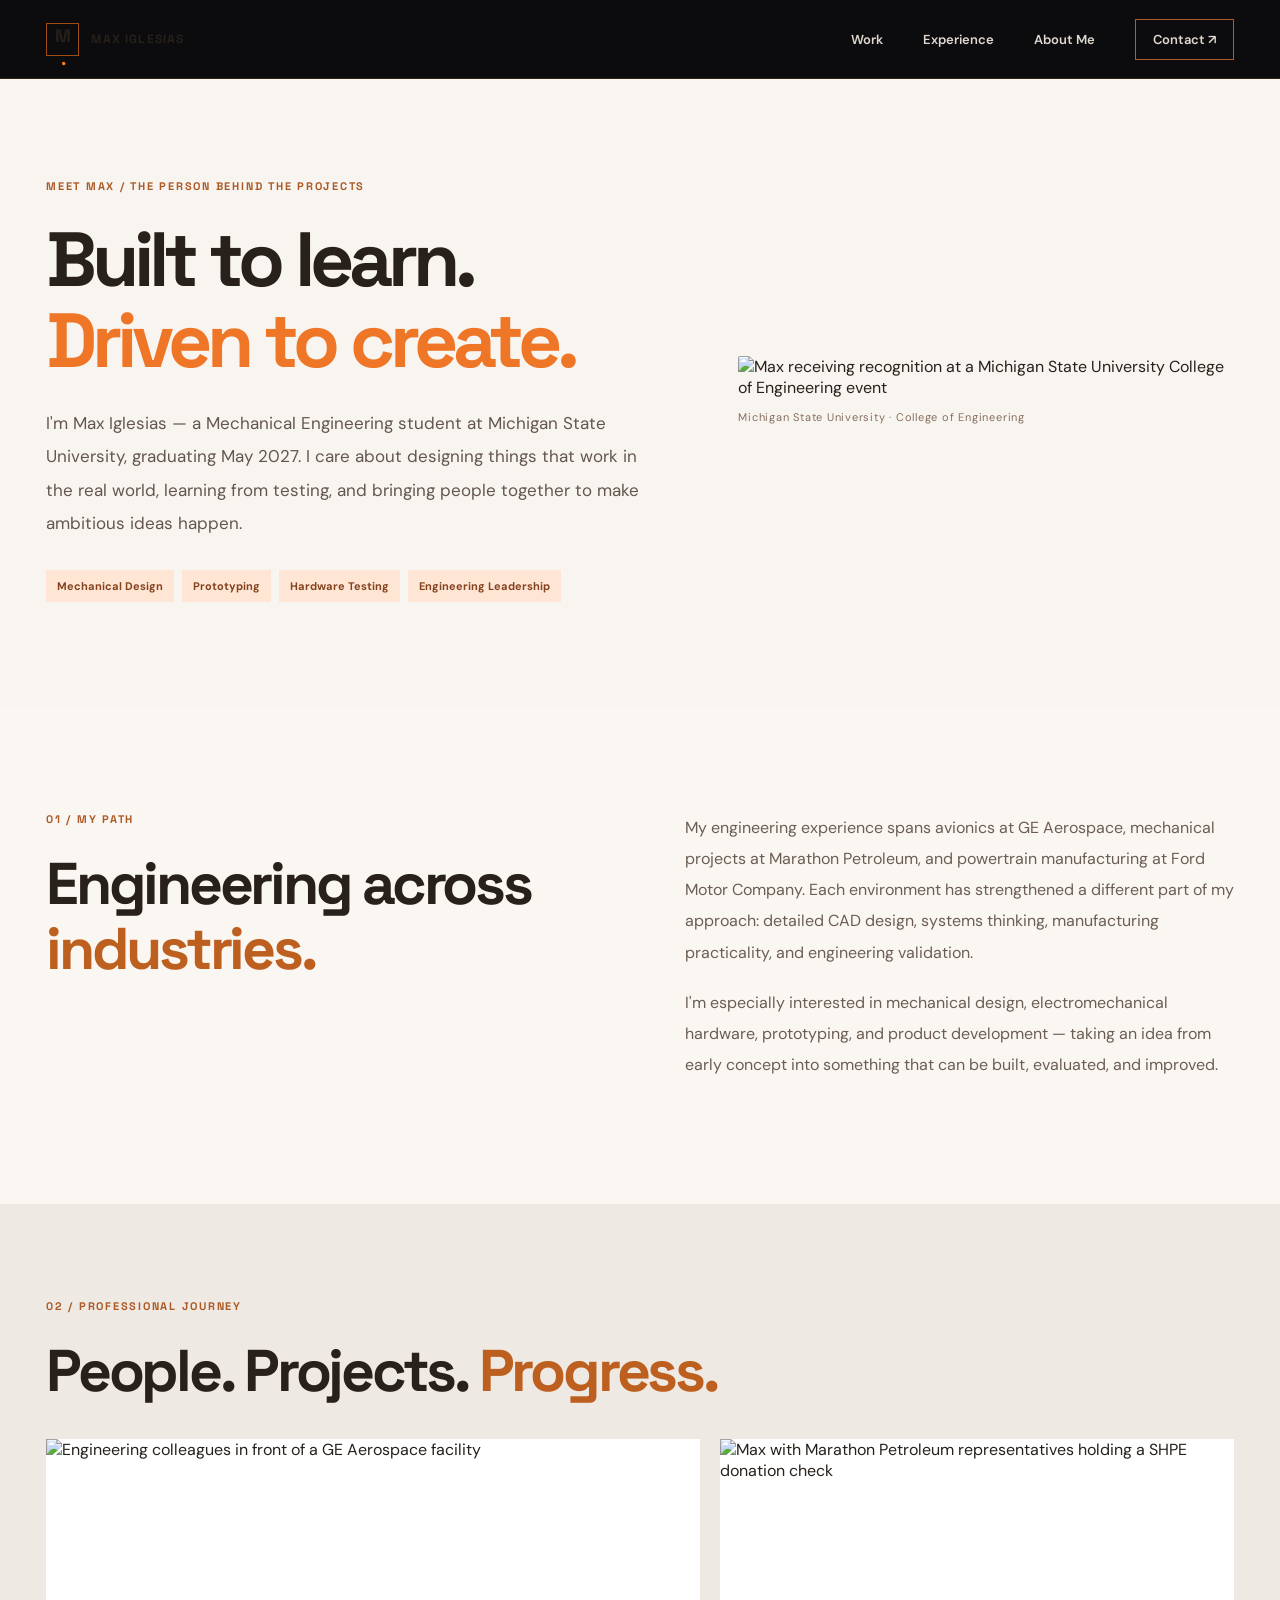
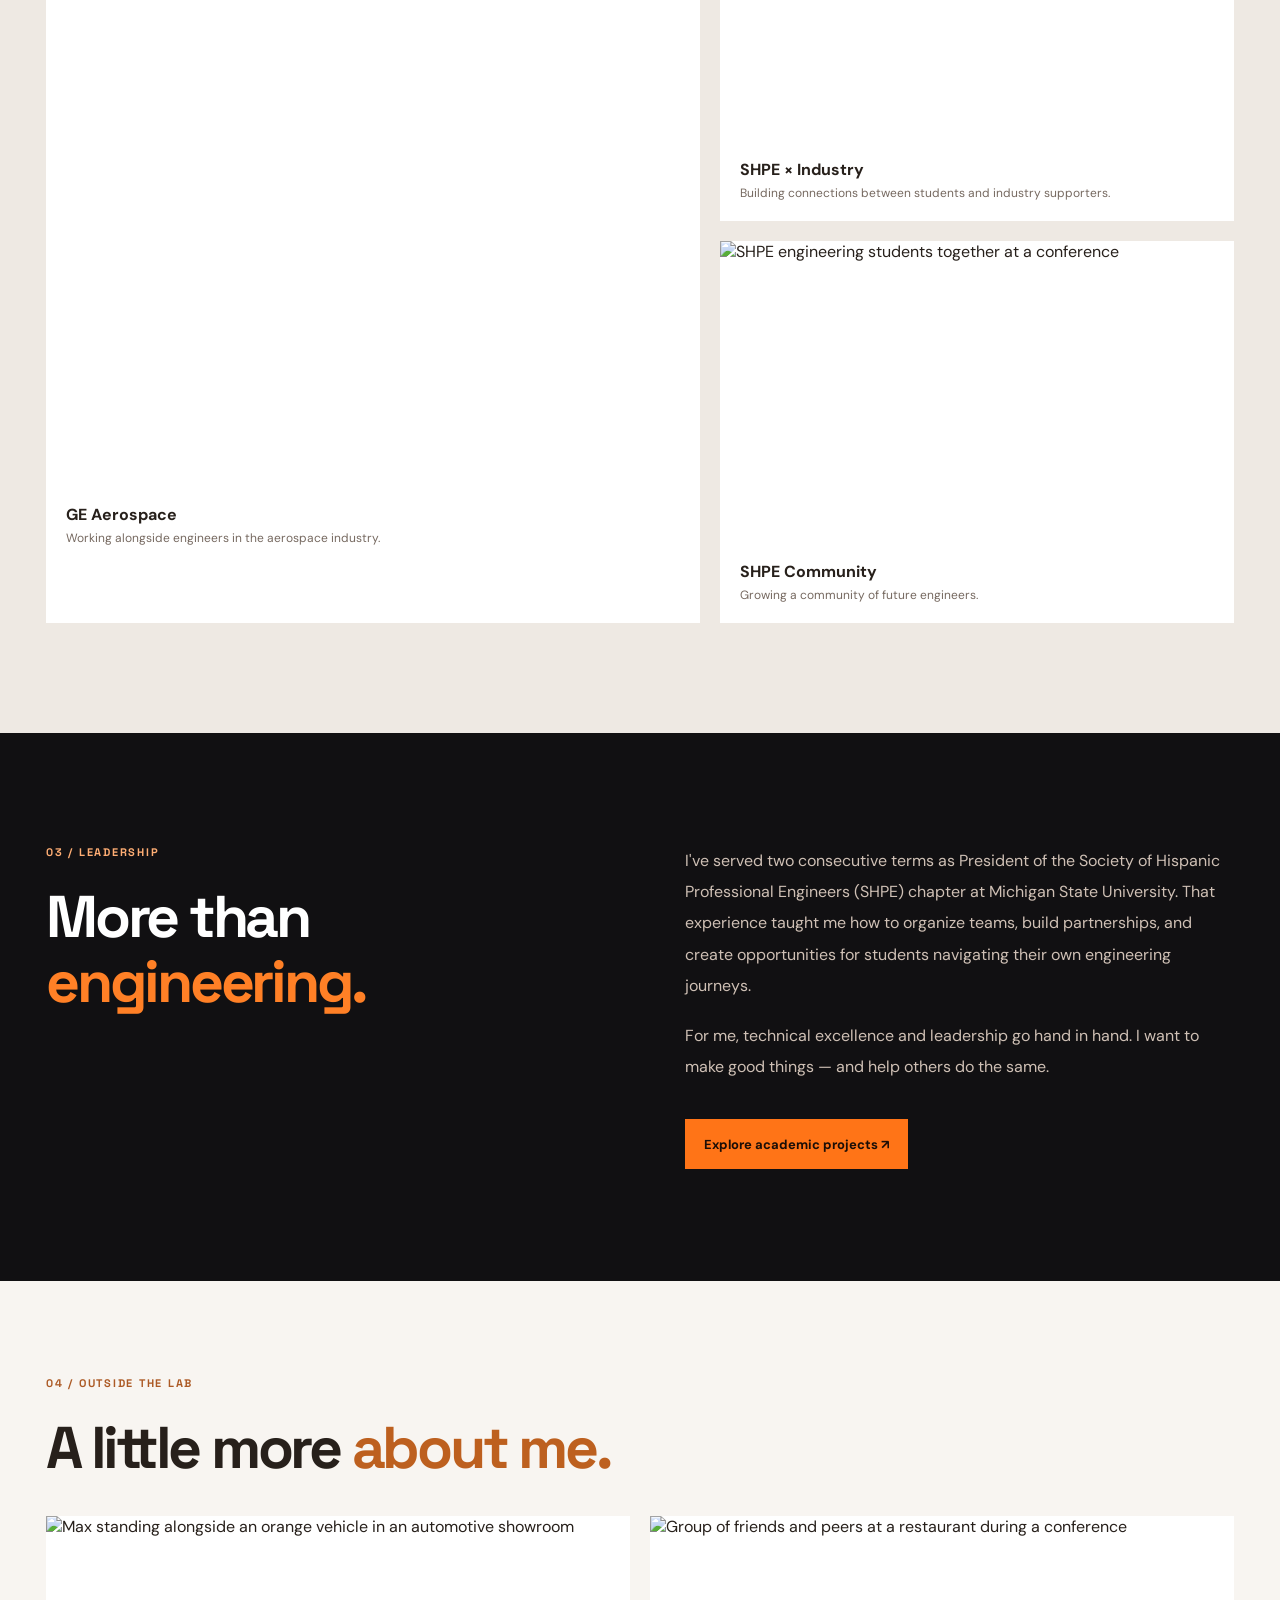
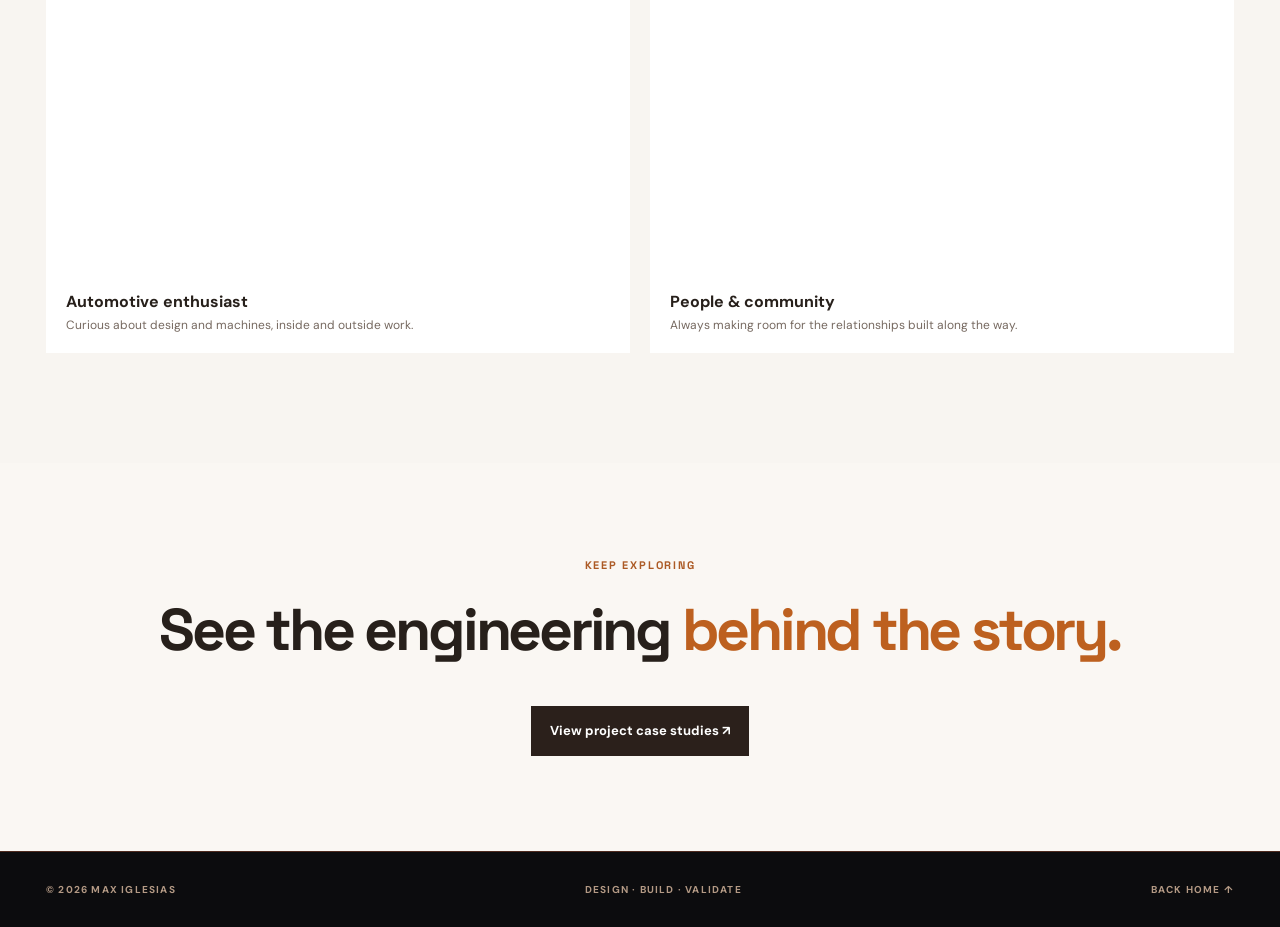
==== about.html @ 38f34553 "Add files via upload" ====
<!doctype html><html lang="en"><head><meta charset="utf-8"><meta name="viewport" content="width=device-width, initial-scale=1"><meta name="description" content="About Max Iglesias — mechanical engineering, hands-on development, and SHPE leadership."><title>About Max | Mechanical Engineering</title><link rel="stylesheet" href="styles.css"></head><body class="projects-page"><header class="site-header project-header"><div class="shell nav-wrap"><a class="brand" href="index.html"><span class="brand-icon">M<span class="brand-dot">.</span></span><span>MAX IGLESIAS</span></a><button class="menu-toggle" id="menuToggle" type="button" aria-label="Toggle navigation" aria-expanded="false" aria-controls="navLinks"><span></span><span></span><span></span></button><nav class="nav-links" id="navLinks" aria-label="Primary navigation"><a href="index.html#work">Work</a><a href="index.html#experience">Experience</a><a href="about.html">About Me</a><a href="mailto:YOUR_EMAIL@example.com" class="nav-contact">Contact ↗</a></nav></div></header><main><section class="about-hero"><div class="shell about-hero-grid"><div><p class="eyebrow eyebrow-light">MEET MAX / THE PERSON BEHIND THE PROJECTS</p><h1>Built to learn.<br><em>Driven to create.</em></h1><p class="about-lede">I'm Max Iglesias — a Mechanical Engineering student at Michigan State University, graduating May 2027. I care about designing things that work in the real world, learning from testing, and bringing people together to make ambitious ideas happen.</p><div class="about-chips"><span>Mechanical Design</span><span>Prototyping</span><span>Hardware Testing</span><span>Engineering Leadership</span></div></div><figure><img src="assets/msu-award.jpg" alt="Max receiving recognition at a Michigan State University College of Engineering event"><figcaption>Michigan State University · College of Engineering</figcaption></figure></div></section><section class="about-narrative"><div class="shell about-narrative-grid"><div><p class="eyebrow eyebrow-light">01 / MY PATH</p><h2>Engineering across<br><span>industries.</span></h2></div><div><p>My engineering experience spans avionics at GE Aerospace, mechanical projects at Marathon Petroleum, and powertrain manufacturing at Ford Motor Company. Each environment has strengthened a different part of my approach: detailed CAD design, systems thinking, manufacturing practicality, and engineering validation.</p><p>I'm especially interested in mechanical design, electromechanical hardware, prototyping, and product development — taking an idea from early concept into something that can be built, evaluated, and improved.</p></div></div></section><section class="about-gallery-section"><div class="shell"><p class="eyebrow eyebrow-light">02 / PROFESSIONAL JOURNEY</p><h2>People. Projects. <span>Progress.</span></h2><div class="photo-grid"><figure class="photo-large"><img src="assets/ge-team.jpg" alt="Engineering colleagues in front of a GE Aerospace facility"><figcaption><strong>GE Aerospace</strong><span>Working alongside engineers in the aerospace industry.</span></figcaption></figure><figure><img src="assets/marathon-shpe.jpg" alt="Max with Marathon Petroleum representatives holding a SHPE donation check"><figcaption><strong>SHPE × Industry</strong><span>Building connections between students and industry supporters.</span></figcaption></figure><figure><img src="assets/shpe-conference.jpg" alt="SHPE engineering students together at a conference"><figcaption><strong>SHPE Community</strong><span>Growing a community of future engineers.</span></figcaption></figure></div></div></section><section class="leadership-section"><div class="shell about-narrative-grid"><div><p class="eyebrow">03 / LEADERSHIP</p><h2>More than<br><em>engineering.</em></h2></div><div><p>I've served two consecutive terms as President of the Society of Hispanic Professional Engineers (SHPE) chapter at Michigan State University. That experience taught me how to organize teams, build partnerships, and create opportunities for students navigating their own engineering journeys.</p><p>For me, technical excellence and leadership go hand in hand. I want to make good things — and help others do the same.</p><a class="btn btn-primary" href="index.html#academic">Explore academic projects ↗</a></div></div></section><section class="about-gallery-section personal-strip"><div class="shell"><p class="eyebrow eyebrow-light">04 / OUTSIDE THE LAB</p><h2>A little more <span>about me.</span></h2><div class="photo-grid two"><figure><img src="assets/automotive.jpg" alt="Max standing alongside an orange vehicle in an automotive showroom"><figcaption><strong>Automotive enthusiast</strong><span>Curious about design and machines, inside and outside work.</span></figcaption></figure><figure><img src="assets/community.jpg" alt="Group of friends and peers at a restaurant during a conference"><figcaption><strong>People & community</strong><span>Always making room for the relationships built along the way.</span></figcaption></figure></div></div></section><section class="next-projects"><div class="shell"><p class="eyebrow eyebrow-light">KEEP EXPLORING</p><h2>See the engineering <span>behind the story.</span></h2><a class="btn btn-dark" href="projects.html#rear-axle">View project case studies ↗</a></div></section></main><footer class="site-footer project-footer"><div class="shell footer-inner"><span>© 2026 MAX IGLESIAS</span><span>DESIGN · BUILD · VALIDATE</span><a href="index.html">BACK HOME ↑</a></div></footer><script src="script.js"></script></body></html>
---- styles.css ----
@import url('https://fonts.googleapis.com/css2?family=DM+Sans:wght@400;500;600;700&family=Space+Grotesk:wght@400;500;600;700&display=swap');
:root{--ink:#0c0c0e;--ink-2:#181719;--muted:#c6b8ae;--accent:#ff7a1a;--light:#f8f5f1;--line:#e4d9cf;--dark-text:#24201d}*{box-sizing:border-box}html{scroll-behavior:smooth;scroll-padding-top:78px}body{margin:0;font-family:'DM Sans',sans-serif;background:var(--ink);color:white;-webkit-font-smoothing:antialiased}a{color:inherit;text-decoration:none}button{font:inherit}a:focus-visible,button:focus-visible{outline:3px solid #ff8a36;outline-offset:5px}.shell{width:min(1210px,calc(100% - 92px));margin-inline:auto}.dark-section{background:var(--ink);color:white}.light-section{background:var(--light);color:var(--dark-text)}.site-header{height:79px;position:absolute;inset:0 0 auto;z-index:20;border-bottom:1px solid rgba(202,223,237,.12)}.nav-wrap{display:flex;align-items:center;justify-content:space-between;height:100%}.brand{display:flex;align-items:center;gap:12px;font-family:'Space Grotesk',sans-serif;font-weight:700;letter-spacing:.09em;font-size:12px}.brand-icon{width:33px;height:33px;border:1px solid rgba(199,227,247,.4);display:grid;place-items:center;font-size:18px;letter-spacing:-.1em}.brand-dot{color:#ff8628}.nav-links{display:flex;gap:40px;align-items:center;font-size:13px;font-weight:600;color:#c8d4df}.nav-links a:hover{color:white}.nav-contact{border:1px solid #526375;padding:11px 17px}.nav-contact span{margin-left:13px}.menu-toggle{display:none}.hero{position:relative;overflow:hidden;min-height:760px}.hero-grid{position:absolute;inset:0;background-image:linear-gradient(rgba(148,184,207,.05) 1px,transparent 1px),linear-gradient(90deg,rgba(148,184,207,.05) 1px,transparent 1px);background-size:65px 65px;mask-image:linear-gradient(90deg,transparent 17%,black 100%);pointer-events:none}.hero-inner{padding-top:160px;display:grid;grid-template-columns:1.05fr .95fr;align-items:center;min-height:685px;gap:15px;position:relative}.hero-copy{position:relative;z-index:2}.eyebrow{font-family:'Space Grotesk',sans-serif;font-weight:700;font-size:11px;letter-spacing:.16em;color:#ffae74;margin:0 0 26px}.live-dot{display:inline-block;background:#ff8a36;width:7px;height:7px;border-radius:50%;margin-right:12px;box-shadow:0 0 12px #ff6b00}.hero h1,.about-section h2,.contact-section h2{font-family:'Space Grotesk',sans-serif;font-size:clamp(49px,5.35vw,82px);line-height:1.05;letter-spacing:-.057em;font-weight:600;margin:0}.hero h1{white-space:nowrap}.hero h1 em,.about-section h2 em,.contact-section h2 em{font-style:normal;color:#ff7a1a}.hero-description{font-size:15px;line-height:1.9;color:#a9bac8;max-width:535px;margin:31px 0}.hero-actions,.contact-actions{display:flex;gap:12px;flex-wrap:wrap}.btn{display:inline-flex;gap:35px;align-items:center;justify-content:space-between;padding:16px 19px;min-height:50px;font-size:13px;font-weight:700;transition:transform .2s ease,background .2s ease}.btn:hover{transform:translateY(-2px)}.btn-primary{background:#ff7417;color:#190e08}.btn-outline{border:1px solid #4d6173;color:#f0f7fd}.btn-dark{background:#24201d;color:white}.hero-meta{display:flex;gap:18px;align-items:center;margin-top:79px;font-size:9px;letter-spacing:.13em;color:#7d98ad;font-weight:700}.meta-sep{width:19px;height:1px;background:#4b677c}.hero-visual{width:100%;position:relative;aspect-ratio:1/1;max-width:610px;justify-self:end;background:radial-gradient(circle at 49% 50%,rgba(63,107,142,.19),transparent 60%)}.hero-svg{width:100%;height:100%;filter:drop-shadow(30px 25px 28px #02070b99)}.visual-label{position:absolute;left:12px;right:12px;display:flex;justify-content:space-between;font-family:monospace;letter-spacing:.1em;font-size:9px;color:#748ea4}.visual-label-top{top:4px}.visual-label-bottom{bottom:10px}.hero-bottom{height:75px;display:flex;align-items:center;gap:14px;color:#688095;letter-spacing:.15em;font-weight:700;font-size:10px}.scroll-line{height:1px;width:59px;background:#5e778b;margin-right:auto}.work-section{padding:122px 0 115px}.section-heading{display:flex;align-items:end;justify-content:space-between;gap:30px;margin-bottom:45px}.eyebrow-light{color:#65798a}.section-heading h2,.experience-section h2{font-family:'Space Grotesk',sans-serif;font-size:clamp(37px,4.2vw,62px);line-height:1.1;letter-spacing:-.054em;margin:0}.section-heading h2 span,.experience-section h2 span{color:#b77a4f}.section-heading>p{max-width:306px;line-height:1.8;color:#667481;font-size:14px;margin:0 0 5px}.project-grid{display:grid;grid-template-columns:repeat(2,minmax(0,1fr));gap:22px}.project-card{display:block;border:1px solid #e0e5e8;background:#fff;min-width:0;transition:transform .25s ease,box-shadow .25s ease}.project-card:hover{transform:translateY(-5px);box-shadow:0 18px 40px #5b2b161c}.project-card.featured{grid-column:1/-1;display:grid;grid-template-columns:1.07fr .93fr}.project-image{min-height:265px;overflow:hidden;position:relative;background:#241b18}.featured .project-image{min-height:380px}.art-grid{position:absolute;inset:0;background-image:linear-gradient(#ffc19517 1px,transparent 1px),linear-gradient(90deg,#ffc19517 1px,transparent 1px);background-size:34px 34px}.art-caption{position:absolute;bottom:22px;left:25px;font-size:10px;font-weight:700;letter-spacing:.15em;color:#ffbb8d}.fixture-art{background:radial-gradient(circle at 55% 48%,#70402c,#231918 70%)}.fixture-board{position:absolute;width:44%;height:43%;left:28%;top:29%;transform:rotate(-21deg) skew(8deg);border:10px solid #b7835b;background:#34221b;box-shadow:20px 21px 0 #201411,22px 23px 0 #c28e69;border-radius:10px}.board-chip{position:absolute;background:#ff934c;border:2px solid #ffd3b3}.chip-1{width:28%;height:30%;left:12%;top:20%}.chip-2{width:31%;height:22%;right:11%;top:25%}.chip-3{width:45%;height:10%;left:25%;bottom:15%}.pin-row{position:absolute;left:10%;bottom:8%;height:4px;width:9%;background:#a8c2d1;box-shadow:21px 0 #a8c2d1,42px 0 #a8c2d1,63px 0 #a8c2d1}.fixture-frame{position:absolute;width:55%;height:53%;left:24%;top:23%;transform:rotate(-21deg) skew(8deg);border:2px dashed #ff9b4c;border-radius:15px;opacity:.65}.enclosure-art{background:radial-gradient(circle at center,#674332,#241b1a 75%)}.enclosure-body{position:absolute;left:28%;top:39%;width:46%;height:35%;background:linear-gradient(115deg,#a26a48,#443026);transform:skewY(12deg) rotate(-12deg);box-shadow:13px 13px 0 #201613;border:2px solid #e3ab80}.enclosure-body span{display:block;height:3px;margin:18px 11%;background:#ffc69c;opacity:.6}.enclosure-top{position:absolute;left:28%;top:26%;width:46%;height:30%;background:#b87d54;transform:skewY(-15deg) rotate(-12deg);border:2px solid #f5c79f}.piping-art{background:radial-gradient(circle at 48% 41%,#73462e,#231916 73%)}.pipe{position:absolute;background:linear-gradient(#e8a477,#704530 30%,#342016 72%,#ff9a56);box-shadow:8px 13px 13px #170c0a99}.pipe-h{width:77%;height:45px;left:10%;top:40%;transform:rotate(-18deg)}.pipe-v{height:70%;width:44px;left:54%;top:15%;transform:rotate(-18deg)}.pipe-joint{position:absolute;left:48%;top:43%;height:75px;width:75px;border-radius:50%;border:14px solid #d99867;background:#61412f;box-shadow:3px 8px 14px #07131e}.pipe-valve{position:absolute;left:49%;top:16%;width:80px;height:25px;border:9px solid #ffb77c;border-radius:50%;transform:rotate(-18deg)}.project-info{padding:29px 30px 27px}.featured .project-info{display:flex;flex-direction:column;justify-content:center;padding:38px}.project-tags,.detail-tags{display:flex;flex-wrap:wrap;gap:8px}.project-tags span{font-size:9px;letter-spacing:.12em;color:#92542d;font-weight:700;background:#fff1e7;padding:8px 10px}.project-title-row{display:flex;justify-content:space-between;gap:10px;align-items:flex-start;margin-top:23px}.project-title-row h3{font-family:'Space Grotesk',sans-serif;font-size:25px;letter-spacing:-.04em;margin:0}.project-title-row>span{font-size:24px;color:#768894}.project-info p{font-size:14px;line-height:1.8;color:#61717d;margin:15px 0 24px}.project-link{font-size:10px;letter-spacing:.12em;font-weight:700;color:#bd5009;margin-top:auto}.project-link span{margin-left:12px}.portfolio-note{font-size:12px;color:#7a8993;margin-top:22px}.experience-section{padding:100px 0 130px;border-top:1px solid #dde2e5}.experience-layout{display:grid;grid-template-columns:1fr 1.12fr;gap:100px}.section-subcopy{max-width:350px;font-size:14px;line-height:1.9;color:#6b7b86;margin-top:28px}.exp-item{display:grid;grid-template-columns:37px 1fr 25px;align-items:center;gap:16px;border-bottom:1px solid #d5dce0;padding:32px 0}.exp-item:first-child{border-top:1px solid #d5dce0}.exp-index{font-family:monospace;font-size:11px;color:#8a9ba7}.exp-item h3{font-family:'Space Grotesk',sans-serif;letter-spacing:-.025em;font-size:21px;margin:0 0 8px}.exp-item p{color:#71808b;font-size:13px;margin:0}.exp-arrow{font-size:20px;color:#8b9da8}.about-section{padding:133px 0}.about-layout{display:grid;grid-template-columns:1.05fr .95fr;gap:75px}.about-section h2{font-size:clamp(42px,4.8vw,67px)}.about-copy p{color:#aec0cd;line-height:1.95;font-size:15px;margin:0 0 18px}.skill-list{display:flex;flex-wrap:wrap;gap:9px;margin-top:34px}.skill-list span{border:1px solid #34485a;font-size:11px;color:#c0d0dc;padding:10px 12px}.contact-section{padding:100px 0 140px;background:#161313}.contact-layout{text-align:center}.contact-section h2{font-size:clamp(53px,6vw,90px)}.contact-section p:not(.eyebrow){color:#b2c2cd;max-width:445px;font-size:15px;line-height:1.8;margin:24px auto 33px}.contact-actions{justify-content:center}.site-footer{border-top:1px solid #29394a}.footer-inner{height:75px;display:flex;align-items:center;justify-content:space-between;gap:12px;color:#7d93a5;font-size:10px;font-weight:700;letter-spacing:.12em}.footer-inner a:hover{color:#fff}
/* Light project-detail pages */
.projects-page{background:#fafbfa;color:#142331}.project-header{position:relative;background:#0c0c0e}.project-main{padding:92px 0 110px}.project-main h1{font-family:'Space Grotesk',sans-serif;font-size:clamp(52px,7vw,95px);letter-spacing:-.065em;line-height:1.05;margin:0}.project-main h1 em{font-style:normal;color:#ef8135}.project-intro{max-width:670px;color:#607380;line-height:1.85;font-size:16px;margin:30px 0 95px}.project-detail{display:grid;grid-template-columns:1fr 2fr;gap:35px;border-top:1px solid #d4dde1;padding:56px 0 86px;scroll-margin-top:35px}.detail-number{font-family:'Space Grotesk',sans-serif;font-size:11px;letter-spacing:.12em;color:#698395;font-weight:700;padding-top:10px}.project-detail h2{font-family:'Space Grotesk',sans-serif;font-size:clamp(30px,4vw,51px);letter-spacing:-.05em;margin:0 0 12px}.detail-lead{font-size:21px!important;color:#405d72!important;font-weight:600}.project-detail p{font-size:15px;color:#586e7d;line-height:1.8;max-width:675px}.detail-tags{margin:28px 0 34px}.detail-tags span{font-size:11px;background:#ffeadb;padding:10px 12px;color:#975a32;font-weight:700}.placeholder-gallery{height:250px;border:1px dashed #a5b7c1;background:linear-gradient(135deg,#fff3e9,#f2e3d7);display:flex;flex-direction:column;justify-content:center;gap:12px;padding:30px;color:#587588}.placeholder-gallery span{font-size:10px;letter-spacing:.15em;font-weight:700}.placeholder-gallery strong{max-width:350px;font:500 20px/1.4 'Space Grotesk',sans-serif}.project-end{display:flex;justify-content:flex-end;border-top:1px solid #d4dde1;padding-top:45px}.project-footer{background:#0c0c0e;color:white}
@media(max-width:1100px){.hero h1{font-size:clamp(48px,5vw,71px)}.hero-inner{gap:0}.experience-layout{gap:55px}.hero-visual{margin-left:-10px}}@media(max-width:780px){.shell{width:min(100% - 42px,620px)}.site-header{height:68px}.menu-toggle{display:flex;flex-direction:column;gap:5px;background:transparent;border:0;padding:12px;cursor:pointer}.menu-toggle span{height:2px;width:22px;background:white}.nav-links:not(.project-nav){display:none;position:absolute;top:68px;left:0;right:0;background:#121f2c;padding:18px 22px 28px;flex-direction:column;gap:20px;align-items:stretch}.nav-links.open{display:flex}.project-nav{gap:18px;font-size:11px}.project-nav a:nth-child(2){display:none}.hero{min-height:auto}.hero-inner{padding-top:126px;display:flex;flex-direction:column;align-items:stretch;min-height:auto}.hero h1{font-size:clamp(46px,9.5vw,70px)}.hero-description{font-size:14px}.hero-meta{margin-top:35px;flex-wrap:wrap;line-height:1.8}.hero-visual{width:min(100%,510px);margin:14px auto 0}.hero-bottom{height:60px}.section-heading,.experience-layout,.about-layout{display:block}.section-heading>p{margin-top:21px}.work-section{padding:78px 0}.project-grid{grid-template-columns:1fr}.project-card.featured{grid-column:auto;display:block}.featured .project-image{min-height:285px}.project-image{min-height:265px}.featured .project-info{padding:29px 30px 27px}.experience-section{padding:78px 0}.experience-list{margin-top:40px}.about-section{padding:85px 0}.about-copy{margin-top:35px}.contact-section{padding:85px 0 100px}.footer-inner>span:nth-child(2){display:none}.project-main{padding:70px 0}.project-intro{margin-bottom:75px}.project-detail{display:block;padding:43px 0 68px}.detail-number{margin-bottom:23px}}@media(max-width:420px){.shell{width:calc(100% - 32px)}.brand{font-size:10px}.project-nav{gap:10px}.project-nav a:nth-child(3){display:none}.hero h1{font-size:42px}.hero-actions .btn{width:100%}.hero-meta{font-size:8px}.project-info,.featured .project-info{padding:24px}.section-heading h2{font-size:36px}.project-title-row h3{font-size:23px}.footer-inner{font-size:9px}}
@media(prefers-reduced-motion:reduce){html{scroll-behavior:auto}*,*:before,*:after{transition-duration:.01ms!important;animation-duration:.01ms!important}}

/* Ember edition: intentionally warm light pages and saturated orange accents. */
:root{--ink:#0c0c0e;--ink-2:#181719;--muted:#c6b8ae;--accent:#ff7a1a;--light:#f8f5f1;--line:#e4d9cf;--dark-text:#24201d}
.site-header{border-bottom-color:#ff8a362b}
.brand-icon{border-color:#ff7a1a99}.brand-dot,.project-title-row>span,.exp-arrow{color:#ff7a1a}
.nav-links{color:#e1d8d1}.nav-contact{border-color:#b45b2e}.nav-links a:hover,.footer-inner a:hover{color:#ff9e5b}
.hero{background:radial-gradient(ellipse at 78% 43%,#391d14 0%,#171112 31%,#0c0c0e 70%)}
.hero-grid{background-image:linear-gradient(#ff7a1a0b 1px,transparent 1px),linear-gradient(90deg,#ff7a1a0b 1px,transparent 1px)}
.hero h1 em,.about-section h2 em,.contact-section h2 em{color:#ff8026}
.eyebrow{color:#ffae74}.eyebrow-light{color:#ac5a25}.hero-description{color:#d1c1b6}
.live-dot{background:#ff781f;box-shadow:0 0 14px #ff6a18a8}
.btn-primary{background:#ff7417;color:#1b0e07}.btn-primary:hover{background:#ff963f}
.btn-outline{border-color:#b65e30;color:#fff5ed}.btn-outline:hover{background:#ff7a1a1c}
.btn-dark{background:#2b201b}.btn-dark:hover{background:#9c451a}
.hero-visual{background:radial-gradient(circle at 49% 50%,#ff6d1726,transparent 65%)}
.visual-label{color:#d29569}.hero-meta,.hero-bottom{color:#ad8b74}.meta-sep,.scroll-line{background:#9b532d}
.project-card{border-color:#e9d9cc}.project-card:hover{box-shadow:0 18px 45px #c8632429}
.project-tags span,.detail-tags span{background:#ffeadb;color:#8d451e}
.project-link{color:#c4530a}.project-info p,.section-heading>p,.section-subcopy{color:#706057}
.section-heading h2 span,.experience-section h2 span{color:#c46a32}
.exp-item,.exp-item:first-child{border-color:#e5d6ca}.exp-index{color:#b86936}
.about-section{background:#111012}.about-copy p{color:#cebcb0}.skill-list span{border-color:#6b3823;color:#f1d6c5}
.contact-section{background:linear-gradient(155deg,#24130f,#110f10 72%)}
.site-footer{border-color:#4e2a1e}.footer-inner{color:#b49a85}
.projects-page{background:#faf7f3;color:#27201b}.project-header,.project-footer{background:#0c0c0e}
.project-main h1 em{color:#dc6b26}.project-intro,.project-detail p{color:#695950}
.detail-number{color:#c05e20}.detail-lead{color:#82451f!important}
.placeholder-gallery{border-color:#d6a17c;background:linear-gradient(135deg,#fff4eb,#f1e1d3);color:#95552c}
@media(max-width:780px){.nav-links:not(.project-nav){background:#181214}}

/* V2: academic project cards and editorial About page */
.academic-section{padding:105px 0 115px;border-top:1px solid #e7d9cd}.academic-grid{display:grid;grid-template-columns:repeat(3,minmax(0,1fr));gap:18px;margin-top:40px}.academic-card{background:#fff;border:1px solid #ebdfd5;color:#27201b;text-decoration:none;display:flex;flex-direction:column;transition:transform .2s,box-shadow .2s}.academic-card:hover{transform:translateY(-4px);box-shadow:0 18px 40px #75462418}.academic-card img{width:100%;height:190px;object-fit:contain;background:#f2eeea;padding:12px}.academic-card>div{padding:24px}.academic-card small,.case-index{font-size:10px;letter-spacing:.14em;color:#b45a22;font-weight:800}.academic-card h3{font-family:'Space Grotesk',sans-serif;font-size:23px;line-height:1.18;margin:15px 0 10px;letter-spacing:-.035em}.academic-card p{font-size:13px;line-height:1.7;color:#776b62;min-height:65px}.academic-card span{font-size:11px;font-weight:800;color:#ad5019}.about-hero{background:#f8f5f1;padding:100px 0 105px}.about-hero-grid{display:grid;grid-template-columns:1.05fr .85fr;gap:80px;align-items:center}.about-hero h1{font-family:'Space Grotesk',sans-serif;font-size:clamp(56px,6vw,94px);line-height:1.05;letter-spacing:-.065em;margin:15px 0 27px}.about-hero h1 em{color:#ef7627;font-style:normal}.about-lede{font-size:17px;line-height:1.95;color:#63564e}.about-hero figure{margin:0}.about-hero figure img{height:535px;width:100%;object-fit:cover;object-position:50% 28%;border-radius:2px}.about-hero figcaption{font-size:11px;letter-spacing:.07em;margin-top:12px;color:#866e5d}.about-chips{display:flex;gap:8px;flex-wrap:wrap;margin-top:30px}.about-chips span{background:#ffe6d4;color:#84421f;padding:9px 11px;font-weight:700;font-size:11px}.about-narrative{padding:105px 0}.about-narrative-grid{display:grid;grid-template-columns:1fr 1fr;gap:90px}.about-narrative h2,.about-gallery-section h2,.leadership-section h2,.next-projects h2{font-family:'Space Grotesk',sans-serif;font-size:clamp(39px,4.6vw,62px);line-height:1.1;letter-spacing:-.055em;margin:14px 0 25px}.about-narrative h2 span,.about-gallery-section h2 span,.next-projects h2 span{color:#bd601f}.about-narrative-grid p:not(.eyebrow){font-size:16px;color:#6b5d54;line-height:1.95;margin:0 0 19px}.about-gallery-section{background:#eee9e3;padding:95px 0 110px}.photo-grid{display:grid;grid-template-columns:1.12fr .88fr;gap:20px;margin-top:35px}.photo-grid .photo-large{grid-row:span 2}.photo-grid figure{margin:0;background:#fff;min-width:0}.photo-grid img{width:100%;height:305px;object-fit:cover;display:block}.photo-grid .photo-large img{height:650px}.photo-grid figcaption{padding:15px 20px 19px;display:flex;flex-direction:column;gap:4px}.photo-grid figcaption strong{font-size:16px}.photo-grid figcaption span{font-size:12px;line-height:1.5;color:#766960}.leadership-section{padding:112px 0;background:#111012;color:white}.leadership-section h2 em{font-style:normal;color:#ff8026}.leadership-section .about-narrative-grid p:not(.eyebrow){color:#cfc0b5}.leadership-section .btn{margin-top:18px}.personal-strip{background:#f8f5f1}.photo-grid.two{grid-template-columns:1fr 1fr}.photo-grid.two img{height:360px}.next-projects{padding:95px 0;text-align:center}.next-projects .btn{margin-top:18px}.academic-detail-intro{padding:80px 0 25px}.academic-detail-intro h2{font-family:'Space Grotesk',sans-serif;font-size:clamp(39px,5vw,62px);letter-spacing:-.05em;margin:10px 0}.academic-detail-intro p:last-child{font-size:15px;color:#79685d}.case-study{border-top:1px solid #d8cdc4;padding:65px 0 100px;scroll-margin-top:40px}.case-heading h2{font-family:'Space Grotesk',sans-serif;font-size:clamp(33px,4.5vw,58px);letter-spacing:-.05em;max-width:850px;line-height:1.1;margin:18px 0}.case-heading>p{font-size:17px;line-height:1.8;color:#6f635a;max-width:780px}.case-metrics{display:flex;flex-wrap:wrap;gap:12px;margin:34px 0}.case-metrics span{background:#fff0e5;padding:16px 20px;color:#754325;font-size:12px}.case-metrics b{font-size:20px;display:block;color:#9d4b1d;margin-bottom:6px}.case-body{display:grid;grid-template-columns:1.1fr .9fr;gap:32px 55px;align-items:start}.case-hero-img{margin:0;background:#eee9e2;padding:24px}.case-hero-img img{display:block;width:100%;max-height:400px;object-fit:contain}.case-body figcaption{font-size:11px;color:#786b63;line-height:1.5;margin-top:12px}.case-story h3{font-family:'Space Grotesk',sans-serif;font-size:26px;letter-spacing:-.03em}.case-story p{font-size:14px;line-height:1.85;color:#665c54}.case-story .case-disclosure{border-left:3px solid #ed853d;padding-left:14px;color:#89796c;font-size:12px}.case-gallery{grid-column:1/-1;display:grid;grid-template-columns:1fr 1fr;gap:22px}.case-gallery figure{margin:0;background:#fff;padding:14px;border:1px solid #eee0d4}.case-gallery img{height:260px;width:100%;object-fit:contain}
@media(max-width:780px){.academic-grid,.about-hero-grid,.about-narrative-grid,.case-body{grid-template-columns:1fr}.academic-section,.about-hero,.about-gallery-section{padding:70px 0}.about-hero-grid,.about-narrative-grid{gap:35px}.about-hero figure img{height:440px}.photo-grid{grid-template-columns:1fr 1fr}.photo-grid .photo-large{grid-row:auto;grid-column:1/-1}.photo-grid .photo-large img{height:430px}.photo-grid img{height:240px}.case-gallery{grid-column:auto}.case-study{padding:50px 0}.academic-detail-intro{padding:35px 0}.case-metrics span{flex:1;min-width:115px}.photo-grid.two img{height:260px}}
@media(max-width:520px){.photo-grid,.photo-grid.two,.case-gallery{grid-template-columns:1fr}.photo-grid .photo-large{grid-column:auto}.photo-grid .photo-large img,.photo-grid img,.photo-grid.two img{height:300px}.case-hero-img{padding:12px}.about-hero h1{font-size:53px}}
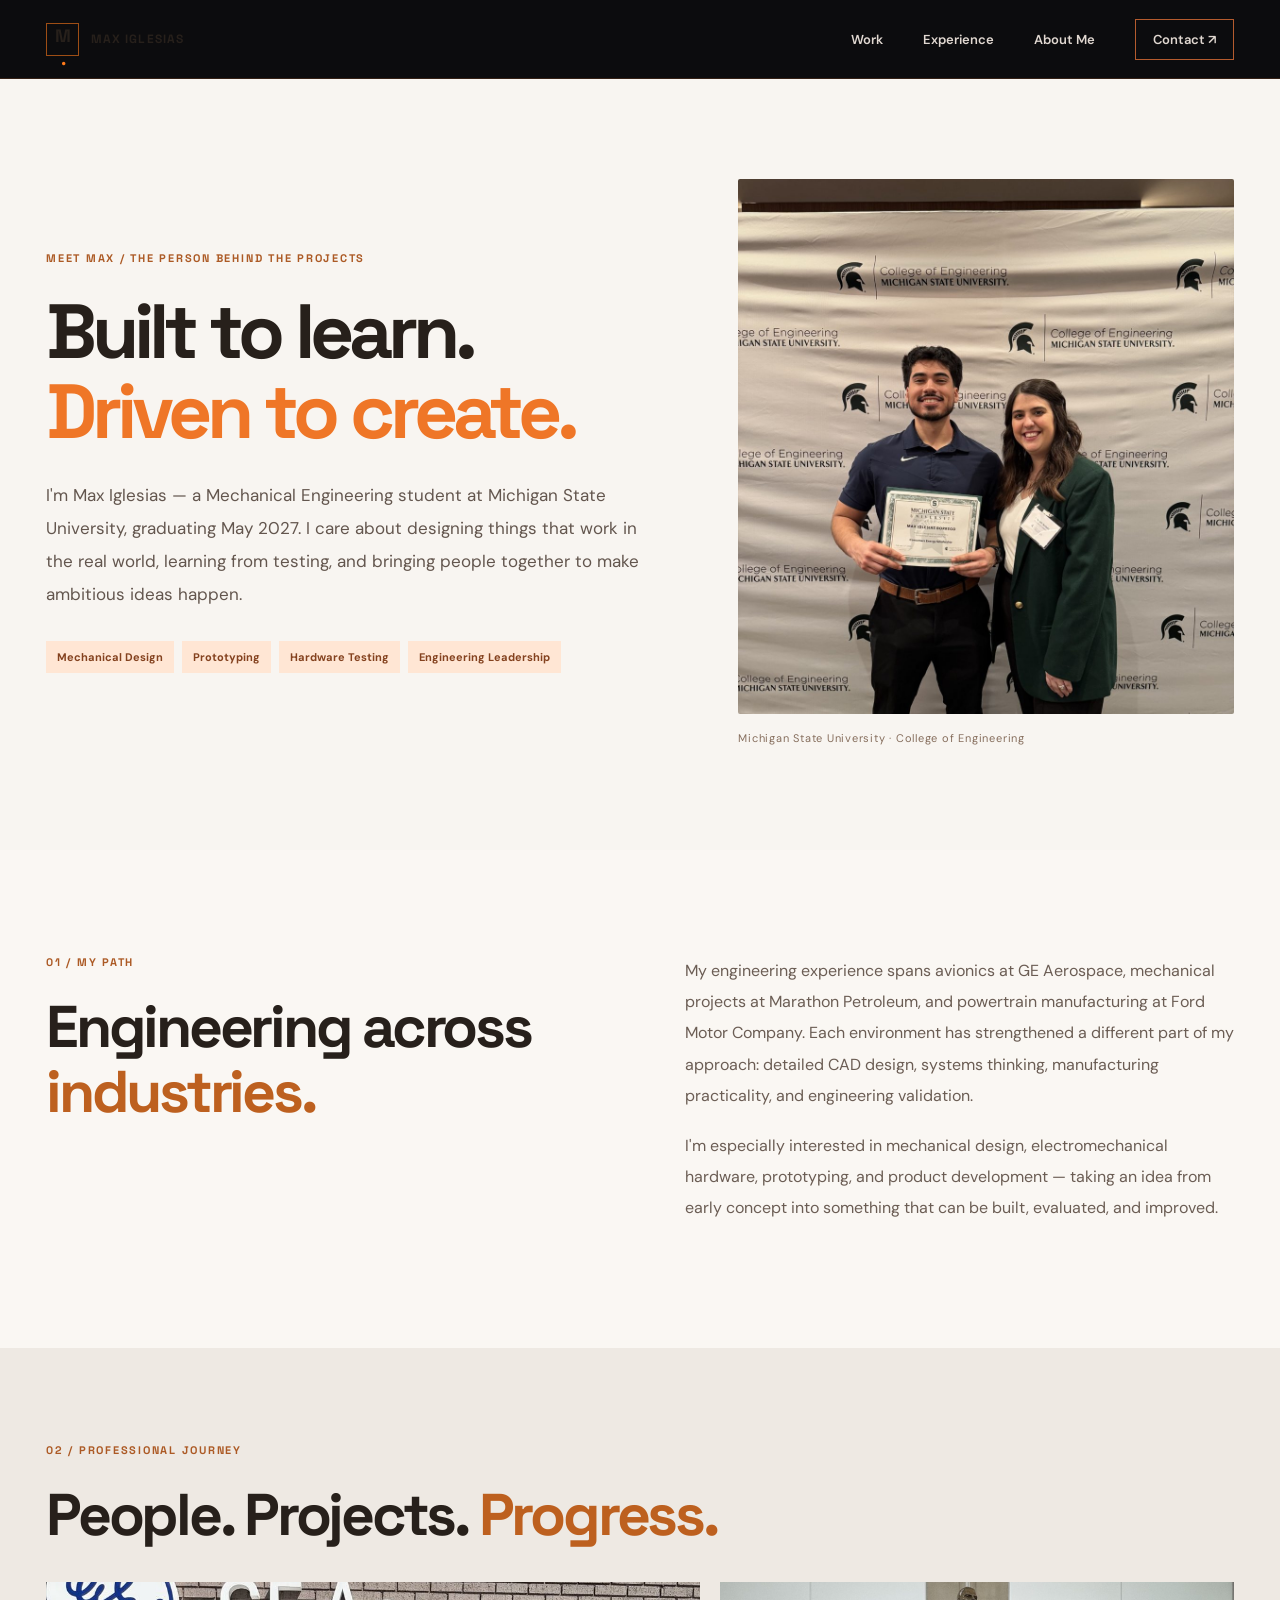
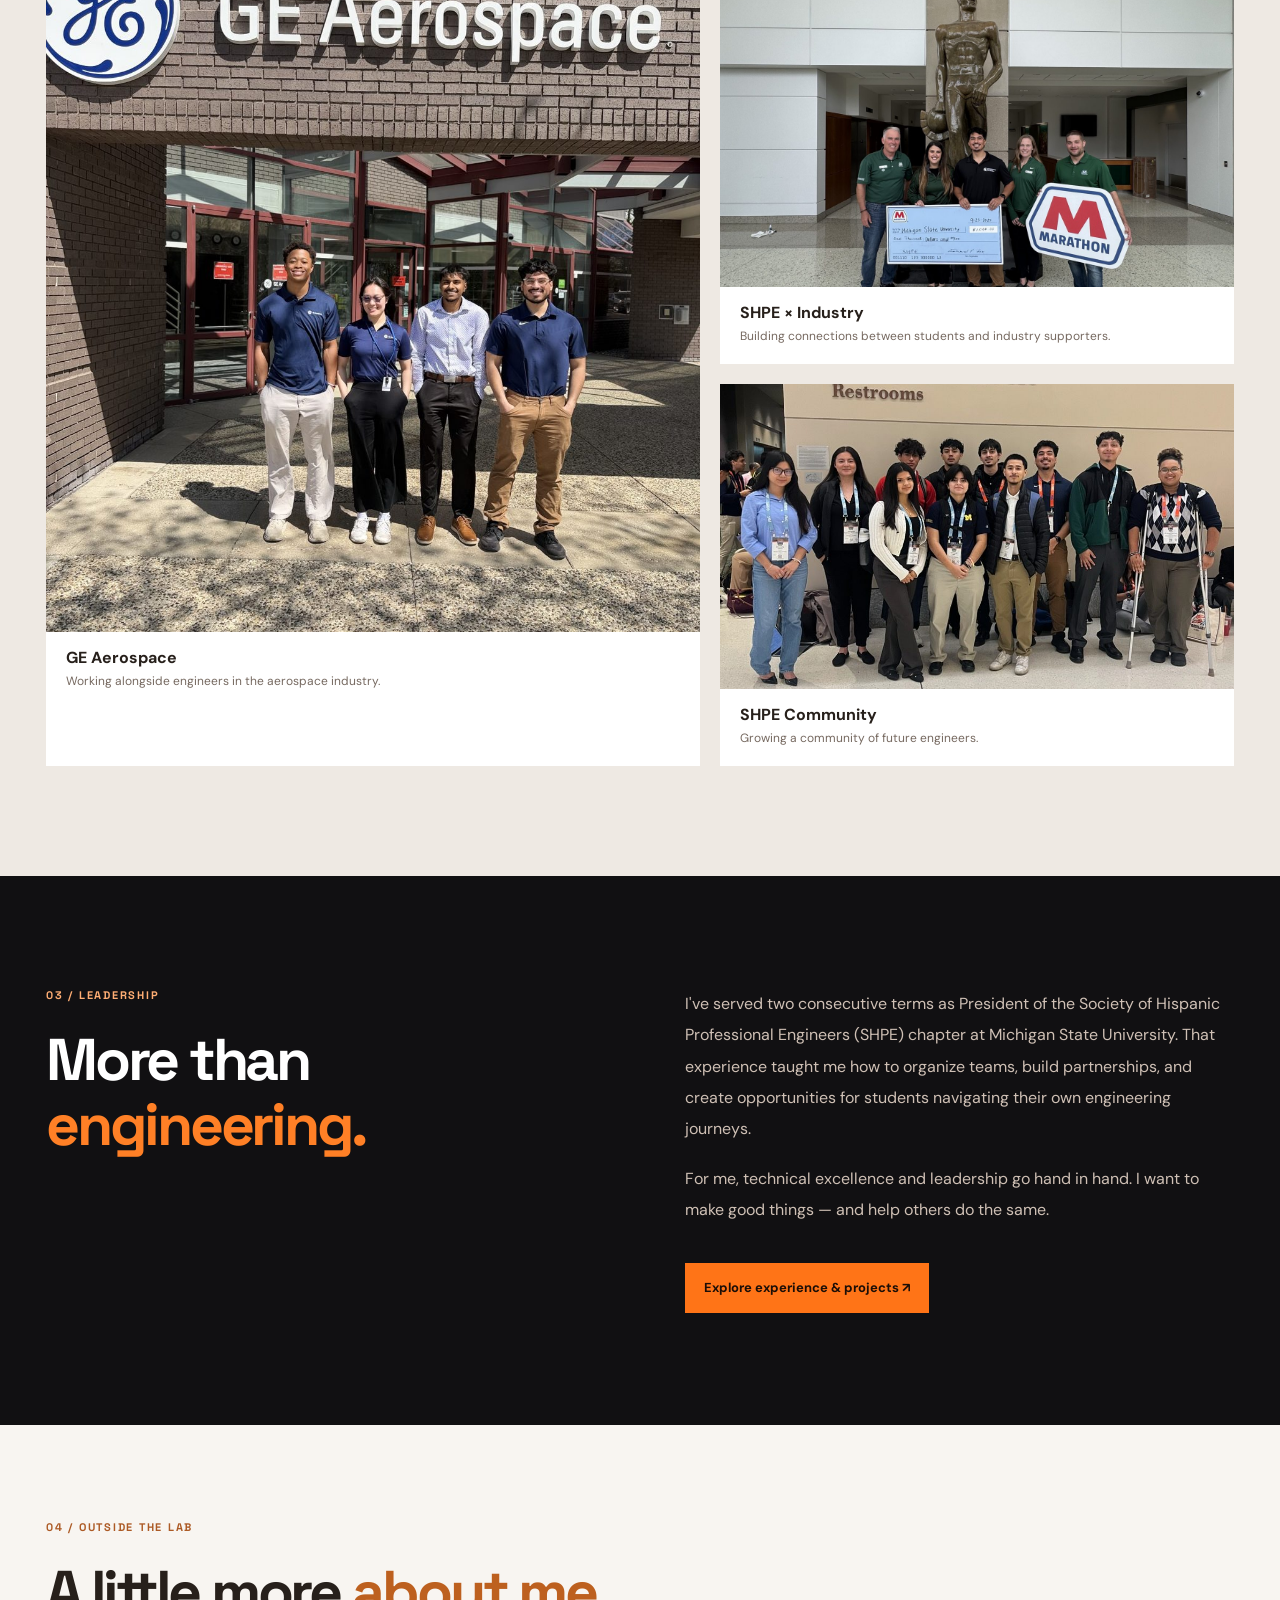
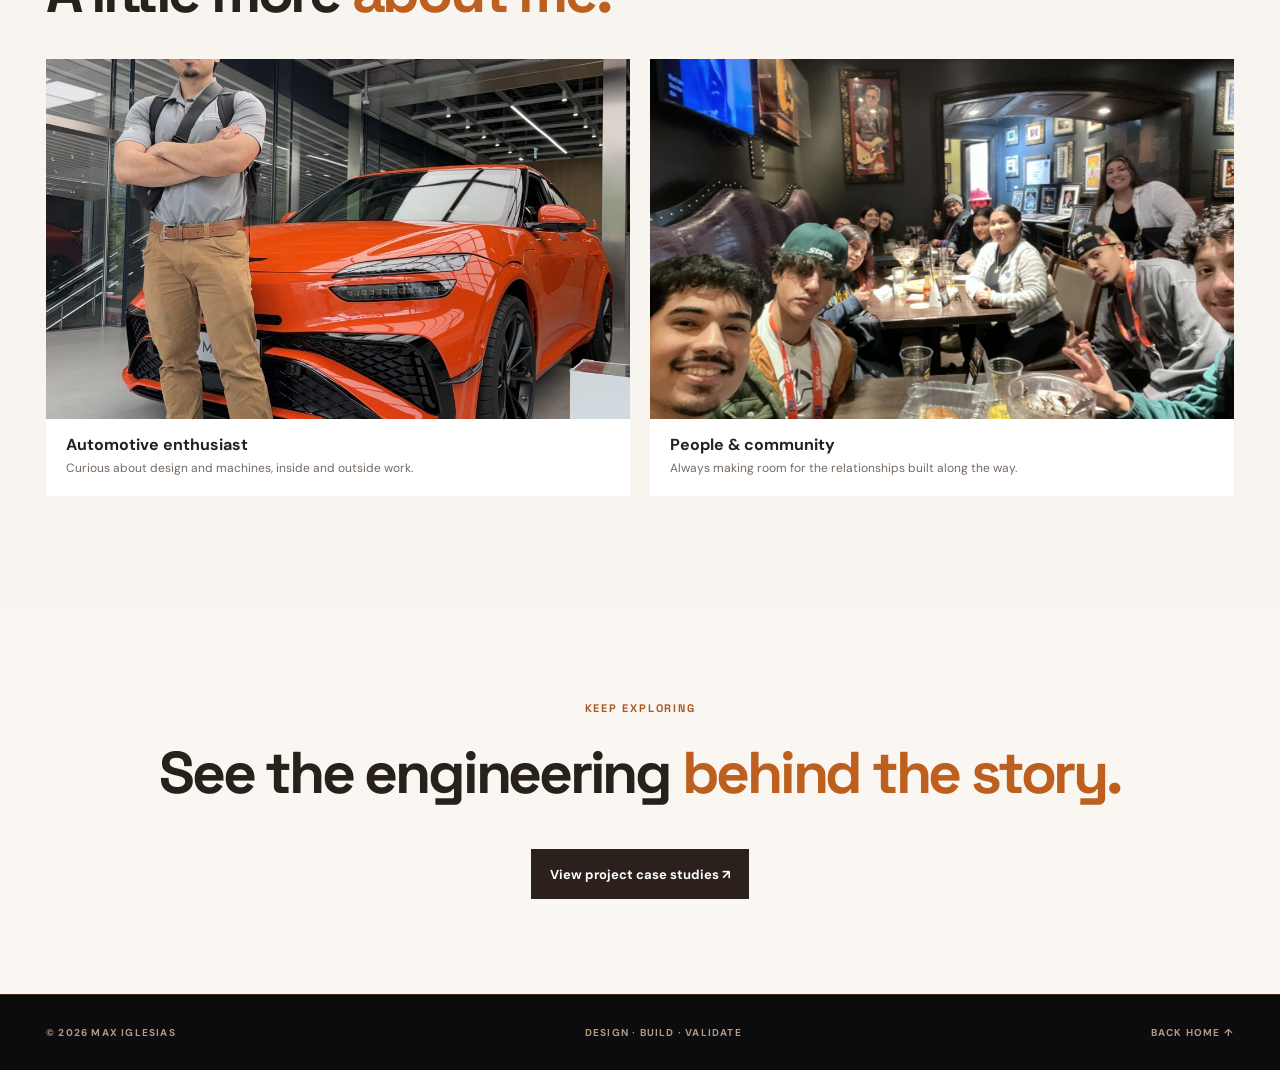
==== commit 0df085df: "Add files via upload" ====
--- a/about.html
+++ b/about.html
@@ -1 +1 @@
-<!doctype html><html lang="en"><head><meta charset="utf-8"><meta name="viewport" content="width=device-width, initial-scale=1"><meta name="description" content="About Max Iglesias — mechanical engineering, hands-on development, and SHPE leadership."><title>About Max | Mechanical Engineering</title><link rel="stylesheet" href="styles.css"></head><body class="projects-page"><header class="site-header project-header"><div class="shell nav-wrap"><a class="brand" href="index.html"><span class="brand-icon">M<span class="brand-dot">.</span></span><span>MAX IGLESIAS</span></a><button class="menu-toggle" id="menuToggle" type="button" aria-label="Toggle navigation" aria-expanded="false" aria-controls="navLinks"><span></span><span></span><span></span></button><nav class="nav-links" id="navLinks" aria-label="Primary navigation"><a href="index.html#work">Work</a><a href="index.html#experience">Experience</a><a href="about.html">About Me</a><a href="mailto:YOUR_EMAIL@example.com" class="nav-contact">Contact ↗</a></nav></div></header><main><section class="about-hero"><div class="shell about-hero-grid"><div><p class="eyebrow eyebrow-light">MEET MAX / THE PERSON BEHIND THE PROJECTS</p><h1>Built to learn.<br><em>Driven to create.</em></h1><p class="about-lede">I'm Max Iglesias — a Mechanical Engineering student at Michigan State University, graduating May 2027. I care about designing things that work in the real world, learning from testing, and bringing people together to make ambitious ideas happen.</p><div class="about-chips"><span>Mechanical Design</span><span>Prototyping</span><span>Hardware Testing</span><span>Engineering Leadership</span></div></div><figure><img src="assets/msu-award.jpg" alt="Max receiving recognition at a Michigan State University College of Engineering event"><figcaption>Michigan State University · College of Engineering</figcaption></figure></div></section><section class="about-narrative"><div class="shell about-narrative-grid"><div><p class="eyebrow eyebrow-light">01 / MY PATH</p><h2>Engineering across<br><span>industries.</span></h2></div><div><p>My engineering experience spans avionics at GE Aerospace, mechanical projects at Marathon Petroleum, and powertrain manufacturing at Ford Motor Company. Each environment has strengthened a different part of my approach: detailed CAD design, systems thinking, manufacturing practicality, and engineering validation.</p><p>I'm especially interested in mechanical design, electromechanical hardware, prototyping, and product development — taking an idea from early concept into something that can be built, evaluated, and improved.</p></div></div></section><section class="about-gallery-section"><div class="shell"><p class="eyebrow eyebrow-light">02 / PROFESSIONAL JOURNEY</p><h2>People. Projects. <span>Progress.</span></h2><div class="photo-grid"><figure class="photo-large"><img src="assets/ge-team.jpg" alt="Engineering colleagues in front of a GE Aerospace facility"><figcaption><strong>GE Aerospace</strong><span>Working alongside engineers in the aerospace industry.</span></figcaption></figure><figure><img src="assets/marathon-shpe.jpg" alt="Max with Marathon Petroleum representatives holding a SHPE donation check"><figcaption><strong>SHPE × Industry</strong><span>Building connections between students and industry supporters.</span></figcaption></figure><figure><img src="assets/shpe-conference.jpg" alt="SHPE engineering students together at a conference"><figcaption><strong>SHPE Community</strong><span>Growing a community of future engineers.</span></figcaption></figure></div></div></section><section class="leadership-section"><div class="shell about-narrative-grid"><div><p class="eyebrow">03 / LEADERSHIP</p><h2>More than<br><em>engineering.</em></h2></div><div><p>I've served two consecutive terms as President of the Society of Hispanic Professional Engineers (SHPE) chapter at Michigan State University. That experience taught me how to organize teams, build partnerships, and create opportunities for students navigating their own engineering journeys.</p><p>For me, technical excellence and leadership go hand in hand. I want to make good things — and help others do the same.</p><a class="btn btn-primary" href="index.html#academic">Explore academic projects ↗</a></div></div></section><section class="about-gallery-section personal-strip"><div class="shell"><p class="eyebrow eyebrow-light">04 / OUTSIDE THE LAB</p><h2>A little more <span>about me.</span></h2><div class="photo-grid two"><figure><img src="assets/automotive.jpg" alt="Max standing alongside an orange vehicle in an automotive showroom"><figcaption><strong>Automotive enthusiast</strong><span>Curious about design and machines, inside and outside work.</span></figcaption></figure><figure><img src="assets/community.jpg" alt="Group of friends and peers at a restaurant during a conference"><figcaption><strong>People & community</strong><span>Always making room for the relationships built along the way.</span></figcaption></figure></div></div></section><section class="next-projects"><div class="shell"><p class="eyebrow eyebrow-light">KEEP EXPLORING</p><h2>See the engineering <span>behind the story.</span></h2><a class="btn btn-dark" href="projects.html#rear-axle">View project case studies ↗</a></div></section></main><footer class="site-footer project-footer"><div class="shell footer-inner"><span>© 2026 MAX IGLESIAS</span><span>DESIGN · BUILD · VALIDATE</span><a href="index.html">BACK HOME ↑</a></div></footer><script src="script.js"></script></body></html>+<!doctype html><html lang="en"><head><meta charset="utf-8"><meta name="viewport" content="width=device-width, initial-scale=1"><meta name="description" content="About Max Iglesias — mechanical engineering, hands-on development, and SHPE leadership."><title>About Max | Mechanical Engineering</title><link rel="stylesheet" href="styles.css"></head><body class="projects-page"><header class="site-header project-header"><div class="shell nav-wrap"><a class="brand" href="index.html"><span class="brand-icon">M<span class="brand-dot">.</span></span><span>MAX IGLESIAS</span></a><button class="menu-toggle" id="menuToggle" type="button" aria-label="Toggle navigation" aria-expanded="false" aria-controls="navLinks"><span></span><span></span><span></span></button><nav class="nav-links" id="navLinks" aria-label="Primary navigation"><a href="index.html#work">Work</a><a href="index.html#experience">Experience</a><a href="about.html">About Me</a><a href="mailto:YOUR_EMAIL@example.com" class="nav-contact">Contact ↗</a></nav></div></header><main><section class="about-hero"><div class="shell about-hero-grid"><div><p class="eyebrow eyebrow-light">MEET MAX / THE PERSON BEHIND THE PROJECTS</p><h1>Built to learn.<br><em>Driven to create.</em></h1><p class="about-lede">I'm Max Iglesias — a Mechanical Engineering student at Michigan State University, graduating May 2027. I care about designing things that work in the real world, learning from testing, and bringing people together to make ambitious ideas happen.</p><div class="about-chips"><span>Mechanical Design</span><span>Prototyping</span><span>Hardware Testing</span><span>Engineering Leadership</span></div></div><figure><img src="assets/msu-award.jpg" alt="Max receiving recognition at a Michigan State University College of Engineering event"><figcaption>Michigan State University · College of Engineering</figcaption></figure></div></section><section class="about-narrative"><div class="shell about-narrative-grid"><div><p class="eyebrow eyebrow-light">01 / MY PATH</p><h2>Engineering across<br><span>industries.</span></h2></div><div><p>My engineering experience spans avionics at GE Aerospace, mechanical projects at Marathon Petroleum, and powertrain manufacturing at Ford Motor Company. Each environment has strengthened a different part of my approach: detailed CAD design, systems thinking, manufacturing practicality, and engineering validation.</p><p>I'm especially interested in mechanical design, electromechanical hardware, prototyping, and product development — taking an idea from early concept into something that can be built, evaluated, and improved.</p></div></div></section><section class="about-gallery-section"><div class="shell"><p class="eyebrow eyebrow-light">02 / PROFESSIONAL JOURNEY</p><h2>People. Projects. <span>Progress.</span></h2><div class="photo-grid"><figure class="photo-large"><img src="assets/ge-team.jpg" alt="Engineering colleagues in front of a GE Aerospace facility"><figcaption><strong>GE Aerospace</strong><span>Working alongside engineers in the aerospace industry.</span></figcaption></figure><figure><img src="assets/marathon-shpe.jpg" alt="Max with Marathon Petroleum representatives holding a SHPE donation check"><figcaption><strong>SHPE × Industry</strong><span>Building connections between students and industry supporters.</span></figcaption></figure><figure><img src="assets/shpe-conference.jpg" alt="SHPE engineering students together at a conference"><figcaption><strong>SHPE Community</strong><span>Growing a community of future engineers.</span></figcaption></figure></div></div></section><section class="leadership-section"><div class="shell about-narrative-grid"><div><p class="eyebrow">03 / LEADERSHIP</p><h2>More than<br><em>engineering.</em></h2></div><div><p>I've served two consecutive terms as President of the Society of Hispanic Professional Engineers (SHPE) chapter at Michigan State University. That experience taught me how to organize teams, build partnerships, and create opportunities for students navigating their own engineering journeys.</p><p>For me, technical excellence and leadership go hand in hand. I want to make good things — and help others do the same.</p><a class="btn btn-primary" href="projects.html">Explore experience & projects ↗</a></div></div></section><section class="about-gallery-section personal-strip"><div class="shell"><p class="eyebrow eyebrow-light">04 / OUTSIDE THE LAB</p><h2>A little more <span>about me.</span></h2><div class="photo-grid two"><figure><img src="assets/automotive.jpg" alt="Max standing alongside an orange vehicle in an automotive showroom"><figcaption><strong>Automotive enthusiast</strong><span>Curious about design and machines, inside and outside work.</span></figcaption></figure><figure><img src="assets/community.jpg" alt="Group of friends and peers at a restaurant during a conference"><figcaption><strong>People & community</strong><span>Always making room for the relationships built along the way.</span></figcaption></figure></div></div></section><section class="next-projects"><div class="shell"><p class="eyebrow eyebrow-light">KEEP EXPLORING</p><h2>See the engineering <span>behind the story.</span></h2><a class="btn btn-dark" href="projects.html#rear-axle">View project case studies ↗</a></div></section></main><footer class="site-footer project-footer"><div class="shell footer-inner"><span>© 2026 MAX IGLESIAS</span><span>DESIGN · BUILD · VALIDATE</span><a href="index.html">BACK HOME ↑</a></div></footer><script src="script.js"></script></body></html>
--- a/styles.css
+++ b/styles.css
@@ -38,3 +38,61 @@
 .academic-section{padding:105px 0 115px;border-top:1px solid #e7d9cd}.academic-grid{display:grid;grid-template-columns:repeat(3,minmax(0,1fr));gap:18px;margin-top:40px}.academic-card{background:#fff;border:1px solid #ebdfd5;color:#27201b;text-decoration:none;display:flex;flex-direction:column;transition:transform .2s,box-shadow .2s}.academic-card:hover{transform:translateY(-4px);box-shadow:0 18px 40px #75462418}.academic-card img{width:100%;height:190px;object-fit:contain;background:#f2eeea;padding:12px}.academic-card>div{padding:24px}.academic-card small,.case-index{font-size:10px;letter-spacing:.14em;color:#b45a22;font-weight:800}.academic-card h3{font-family:'Space Grotesk',sans-serif;font-size:23px;line-height:1.18;margin:15px 0 10px;letter-spacing:-.035em}.academic-card p{font-size:13px;line-height:1.7;color:#776b62;min-height:65px}.academic-card span{font-size:11px;font-weight:800;color:#ad5019}.about-hero{background:#f8f5f1;padding:100px 0 105px}.about-hero-grid{display:grid;grid-template-columns:1.05fr .85fr;gap:80px;align-items:center}.about-hero h1{font-family:'Space Grotesk',sans-serif;font-size:clamp(56px,6vw,94px);line-height:1.05;letter-spacing:-.065em;margin:15px 0 27px}.about-hero h1 em{color:#ef7627;font-style:normal}.about-lede{font-size:17px;line-height:1.95;color:#63564e}.about-hero figure{margin:0}.about-hero figure img{height:535px;width:100%;object-fit:cover;object-position:50% 28%;border-radius:2px}.about-hero figcaption{font-size:11px;letter-spacing:.07em;margin-top:12px;color:#866e5d}.about-chips{display:flex;gap:8px;flex-wrap:wrap;margin-top:30px}.about-chips span{background:#ffe6d4;color:#84421f;padding:9px 11px;font-weight:700;font-size:11px}.about-narrative{padding:105px 0}.about-narrative-grid{display:grid;grid-template-columns:1fr 1fr;gap:90px}.about-narrative h2,.about-gallery-section h2,.leadership-section h2,.next-projects h2{font-family:'Space Grotesk',sans-serif;font-size:clamp(39px,4.6vw,62px);line-height:1.1;letter-spacing:-.055em;margin:14px 0 25px}.about-narrative h2 span,.about-gallery-section h2 span,.next-projects h2 span{color:#bd601f}.about-narrative-grid p:not(.eyebrow){font-size:16px;color:#6b5d54;line-height:1.95;margin:0 0 19px}.about-gallery-section{background:#eee9e3;padding:95px 0 110px}.photo-grid{display:grid;grid-template-columns:1.12fr .88fr;gap:20px;margin-top:35px}.photo-grid .photo-large{grid-row:span 2}.photo-grid figure{margin:0;background:#fff;min-width:0}.photo-grid img{width:100%;height:305px;object-fit:cover;display:block}.photo-grid .photo-large img{height:650px}.photo-grid figcaption{padding:15px 20px 19px;display:flex;flex-direction:column;gap:4px}.photo-grid figcaption strong{font-size:16px}.photo-grid figcaption span{font-size:12px;line-height:1.5;color:#766960}.leadership-section{padding:112px 0;background:#111012;color:white}.leadership-section h2 em{font-style:normal;color:#ff8026}.leadership-section .about-narrative-grid p:not(.eyebrow){color:#cfc0b5}.leadership-section .btn{margin-top:18px}.personal-strip{background:#f8f5f1}.photo-grid.two{grid-template-columns:1fr 1fr}.photo-grid.two img{height:360px}.next-projects{padding:95px 0;text-align:center}.next-projects .btn{margin-top:18px}.academic-detail-intro{padding:80px 0 25px}.academic-detail-intro h2{font-family:'Space Grotesk',sans-serif;font-size:clamp(39px,5vw,62px);letter-spacing:-.05em;margin:10px 0}.academic-detail-intro p:last-child{font-size:15px;color:#79685d}.case-study{border-top:1px solid #d8cdc4;padding:65px 0 100px;scroll-margin-top:40px}.case-heading h2{font-family:'Space Grotesk',sans-serif;font-size:clamp(33px,4.5vw,58px);letter-spacing:-.05em;max-width:850px;line-height:1.1;margin:18px 0}.case-heading>p{font-size:17px;line-height:1.8;color:#6f635a;max-width:780px}.case-metrics{display:flex;flex-wrap:wrap;gap:12px;margin:34px 0}.case-metrics span{background:#fff0e5;padding:16px 20px;color:#754325;font-size:12px}.case-metrics b{font-size:20px;display:block;color:#9d4b1d;margin-bottom:6px}.case-body{display:grid;grid-template-columns:1.1fr .9fr;gap:32px 55px;align-items:start}.case-hero-img{margin:0;background:#eee9e2;padding:24px}.case-hero-img img{display:block;width:100%;max-height:400px;object-fit:contain}.case-body figcaption{font-size:11px;color:#786b63;line-height:1.5;margin-top:12px}.case-story h3{font-family:'Space Grotesk',sans-serif;font-size:26px;letter-spacing:-.03em}.case-story p{font-size:14px;line-height:1.85;color:#665c54}.case-story .case-disclosure{border-left:3px solid #ed853d;padding-left:14px;color:#89796c;font-size:12px}.case-gallery{grid-column:1/-1;display:grid;grid-template-columns:1fr 1fr;gap:22px}.case-gallery figure{margin:0;background:#fff;padding:14px;border:1px solid #eee0d4}.case-gallery img{height:260px;width:100%;object-fit:contain}
 @media(max-width:780px){.academic-grid,.about-hero-grid,.about-narrative-grid,.case-body{grid-template-columns:1fr}.academic-section,.about-hero,.about-gallery-section{padding:70px 0}.about-hero-grid,.about-narrative-grid{gap:35px}.about-hero figure img{height:440px}.photo-grid{grid-template-columns:1fr 1fr}.photo-grid .photo-large{grid-row:auto;grid-column:1/-1}.photo-grid .photo-large img{height:430px}.photo-grid img{height:240px}.case-gallery{grid-column:auto}.case-study{padding:50px 0}.academic-detail-intro{padding:35px 0}.case-metrics span{flex:1;min-width:115px}.photo-grid.two img{height:260px}}
 @media(max-width:520px){.photo-grid,.photo-grid.two,.case-gallery{grid-template-columns:1fr}.photo-grid .photo-large{grid-column:auto}.photo-grid .photo-large img,.photo-grid img,.photo-grid.two img{height:300px}.case-hero-img{padding:12px}.about-hero h1{font-size:53px}}
+
+
+/* ==== V3 portfolio updates ==== */
+.experience-cards .project-card{border-color:#eadccf}
+.experience-card .project-info p{min-height:95px}
+.aerospace-art,.refinery-art,.manufacturing-art{overflow:hidden;position:relative}
+.aerospace-art{background:linear-gradient(180deg,#1a2330 0%,#402a2a 48%,#100d0d 100%)}
+.aerospace-art .sun-disc{position:absolute;left:43%;bottom:19%;width:84px;height:84px;border-radius:50%;background:radial-gradient(circle,#ffcb71 0%,#ff8d31 56%,rgba(255,141,49,.15) 72%,transparent 73%);filter:blur(.2px)}
+.aerospace-art .runway-glow{position:absolute;left:0;right:0;bottom:0;height:24%;background:linear-gradient(180deg,transparent,#070707 58%)}
+.aerospace-art .jet-body{position:absolute;left:43%;top:21%;width:18%;height:43%;background:linear-gradient(180deg,#e3e7ec,#7d848f);clip-path:polygon(50% 0,62% 6%,66% 24%,66% 74%,58% 95%,50% 100%,42% 95%,34% 74%,34% 24%,38% 6%)}
+.aerospace-art .jet-canopy{position:absolute;left:47.2%;top:27%;width:7%;height:10%;background:linear-gradient(180deg,#dfe7f6,#596273);border-radius:50% 50% 40% 40%/60% 60% 30% 30%}
+.aerospace-art .jet-wing{position:absolute;top:39%;height:10%;background:linear-gradient(180deg,#e8edf1,#7d848f);clip-path:polygon(0 50%,100% 0,100% 100%)}
+.aerospace-art .wing-left{left:24%;width:24%;transform:scaleX(-1)}
+.aerospace-art .wing-right{right:24%;width:24%}
+.aerospace-art .jet-tail{position:absolute;left:48.2%;top:17%;width:4%;height:12%;background:linear-gradient(180deg,#e5e8ec,#777f89);clip-path:polygon(50% 0,100% 100%,0 100%)}
+.aerospace-art .gear-left,.aerospace-art .gear-right{position:absolute;bottom:16%;width:4px;height:12%;background:#d8dce1}
+.aerospace-art .gear-left{left:38%}.aerospace-art .gear-right{right:38%}
+.aerospace-art .gear-left::after,.aerospace-art .gear-right::after{content:"";position:absolute;bottom:-4px;left:-8px;width:20px;height:20px;background:#141516;border-radius:50%}
+.refinery-art{background:linear-gradient(180deg,#101724 0%,#34272d 44%,#151011 100%)}
+.refinery-art .tower{position:absolute;bottom:19%;width:8%;background:linear-gradient(180deg,#c8a07f,#6d4b39);border:1px solid rgba(255,214,182,.5)}
+.refinery-art .tower-1{left:18%;height:46%}.refinery-art .tower-2{left:34%;height:58%}.refinery-art .tower-3{left:51%;height:38%}
+.refinery-art .catwalk{position:absolute;left:17%;right:23%;bottom:42%;height:4px;background:#eab186;box-shadow:0 32px 0 #9f6c47}
+.refinery-art .refinery-pipe{position:absolute;height:16px;background:linear-gradient(180deg,#d89866,#6a4533);border-radius:12px}
+.refinery-art .pipe-a{left:24%;right:18%;bottom:23%}.refinery-art .pipe-b{left:28%;right:28%;bottom:30%}
+.refinery-art .flare-stack{position:absolute;right:16%;bottom:18%;width:3%;height:52%;background:linear-gradient(180deg,#d9aa82,#6a4b3a)}
+.refinery-art .flare{position:absolute;right:14.5%;bottom:68%;width:6%;height:16%;background:radial-gradient(circle at 50% 70%,#ffd777,#ff8c29 55%,rgba(255,140,41,.12) 70%,transparent 72%)}
+.manufacturing-art{background:linear-gradient(180deg,#171d27 0%,#25292d 50%,#131313 100%)}
+.manufacturing-art .assembly-platform{position:absolute;left:12%;right:12%;bottom:16%;height:11%;background:linear-gradient(180deg,#4e4f54,#1d1d20);border:1px solid rgba(255,255,255,.08)}
+.manufacturing-art .chassis{position:absolute;left:30%;bottom:26%;width:40%;height:15%;background:linear-gradient(180deg,#fd923c,#b94f1f);clip-path:polygon(8% 82%,18% 28%,78% 28%,92% 82%,82% 100%,16% 100%)}
+.manufacturing-art .wheel{position:absolute;bottom:20%;width:11%;height:11%;border-radius:50%;background:#0f1114;border:6px solid #5f6670}
+.manufacturing-art .wheel-1{left:33%}.manufacturing-art .wheel-2{right:33%}
+.manufacturing-art .arm{position:absolute;background:linear-gradient(180deg,#d9dde4,#78808a);transform-origin:left center}
+.manufacturing-art .arm-base{left:18%;top:22%;width:18%;height:12px;transform:rotate(35deg)}
+.manufacturing-art .arm-link{left:29%;top:30%;width:15%;height:10px;transform:rotate(-18deg)}
+.manufacturing-art .arm-end{left:41%;top:26%;width:6%;height:24px;border-radius:0 0 8px 8px}
+.professional-intro{padding-top:10px}
+.themed-detail .themed-gallery{height:255px;border:1px solid #decdc0;border-radius:20px;display:flex;flex-direction:column;justify-content:flex-end;padding:30px;position:relative;overflow:hidden;color:white;box-shadow:0 20px 45px rgba(68,33,12,.08)}
+.themed-gallery .gallery-kicker{font-size:11px;letter-spacing:.18em;font-weight:800;color:#ffd4b2;margin-bottom:12px;position:relative;z-index:2}
+.themed-gallery strong{font:600 28px/1.15 'Space Grotesk',sans-serif;max-width:520px;position:relative;z-index:2}
+.themed-gallery .banner-note{font-size:12px;color:#e9d5c6;line-height:1.6;margin-top:12px;max-width:430px;position:relative;z-index:2}
+.aerospace-banner{background:linear-gradient(180deg,#131f2f 0%,#5a2b25 52%,#090708 100%)}
+.aerospace-banner::before{content:"";position:absolute;inset:0;background:radial-gradient(circle at 51% 72%,#ffb24a 0 36px,rgba(255,178,74,.35) 37px,transparent 66px)}
+.aerospace-banner::after{content:"";position:absolute;left:18%;right:18%;top:17%;bottom:18%;background:linear-gradient(180deg,transparent 0 54%,rgba(0,0,0,.45) 55%)}
+.aerospace-banner strong::before{content:"";position:absolute;left:-460px;top:-115px;width:280px;height:110px;background:linear-gradient(180deg,#e5eaf0,#7d858f);clip-path:polygon(49% 0,59% 8%,63% 34%,76% 43%,100% 49%,76% 56%,63% 65%,58% 100%,42% 100%,37% 65%,24% 56%,0 49%,24% 43%,37% 34%,41% 8%)}
+.refinery-banner{background:linear-gradient(180deg,#121925 0%,#312126 45%,#130f10 100%)}
+.refinery-banner::before{content:"";position:absolute;inset:auto 14% 20% 10%;height:48%;background:linear-gradient(90deg,transparent 0 3%,#c8936d 3% 6%,transparent 6% 16%,#b7825b 16% 21%,transparent 21% 31%,#d1a27a 31% 36%,transparent 36% 100%);opacity:.85}
+.refinery-banner::after{content:"";position:absolute;right:12%;bottom:21%;width:4%;height:54%;background:linear-gradient(180deg,#d1a17b,#6a4939);box-shadow:-190px -8px 0 0 #6e4b3b,-92px -40px 0 0 #775240,-45px 12px 0 0 #6a4938}
+.manufacturing-banner{background:linear-gradient(180deg,#1b2027 0%,#2d3033 50%,#121214 100%)}
+.manufacturing-banner::before{content:"";position:absolute;left:17%;right:17%;bottom:20%;height:14%;background:linear-gradient(180deg,#53545a,#1c1c20)}
+.manufacturing-banner::after{content:"";position:absolute;left:26%;bottom:31%;width:48%;height:18%;background:linear-gradient(180deg,#fe9540,#b64c1e);clip-path:polygon(8% 82%,18% 28%,78% 28%,92% 82%,82% 100%,16% 100%);box-shadow:-150px -65px 0 -90px #cfd4db,-100px -50px 0 -92px #7f8791}
+.case-hero-img,.case-gallery figure{border-radius:20px;border:1px solid #e4d6ca;overflow:hidden;box-shadow:0 18px 42px rgba(73,41,17,.08)}
+.case-hero-img{background:linear-gradient(180deg,#fffaf5,#f1e6db);padding:18px}
+.case-hero-img img{background:#ffffff;border-radius:14px;padding:10px;max-height:460px}
+.case-body figcaption{background:#fff;display:inline-block;padding:8px 12px;border-radius:999px;font-size:10px;letter-spacing:.06em;margin-top:14px;color:#7a695d;border:1px solid #eee1d7}
+.case-gallery figure{background:linear-gradient(180deg,#fffdfb,#f5ede6);padding:16px}
+.case-gallery img{background:white;border-radius:14px;padding:10px;height:270px}
+.emphasis-figure{background:linear-gradient(180deg,#fff7f0,#ece2d8)}
+@media(max-width:780px){.themed-gallery strong{font-size:24px}.experience-card .project-info p{min-height:0}.themed-detail .themed-gallery{height:220px}}
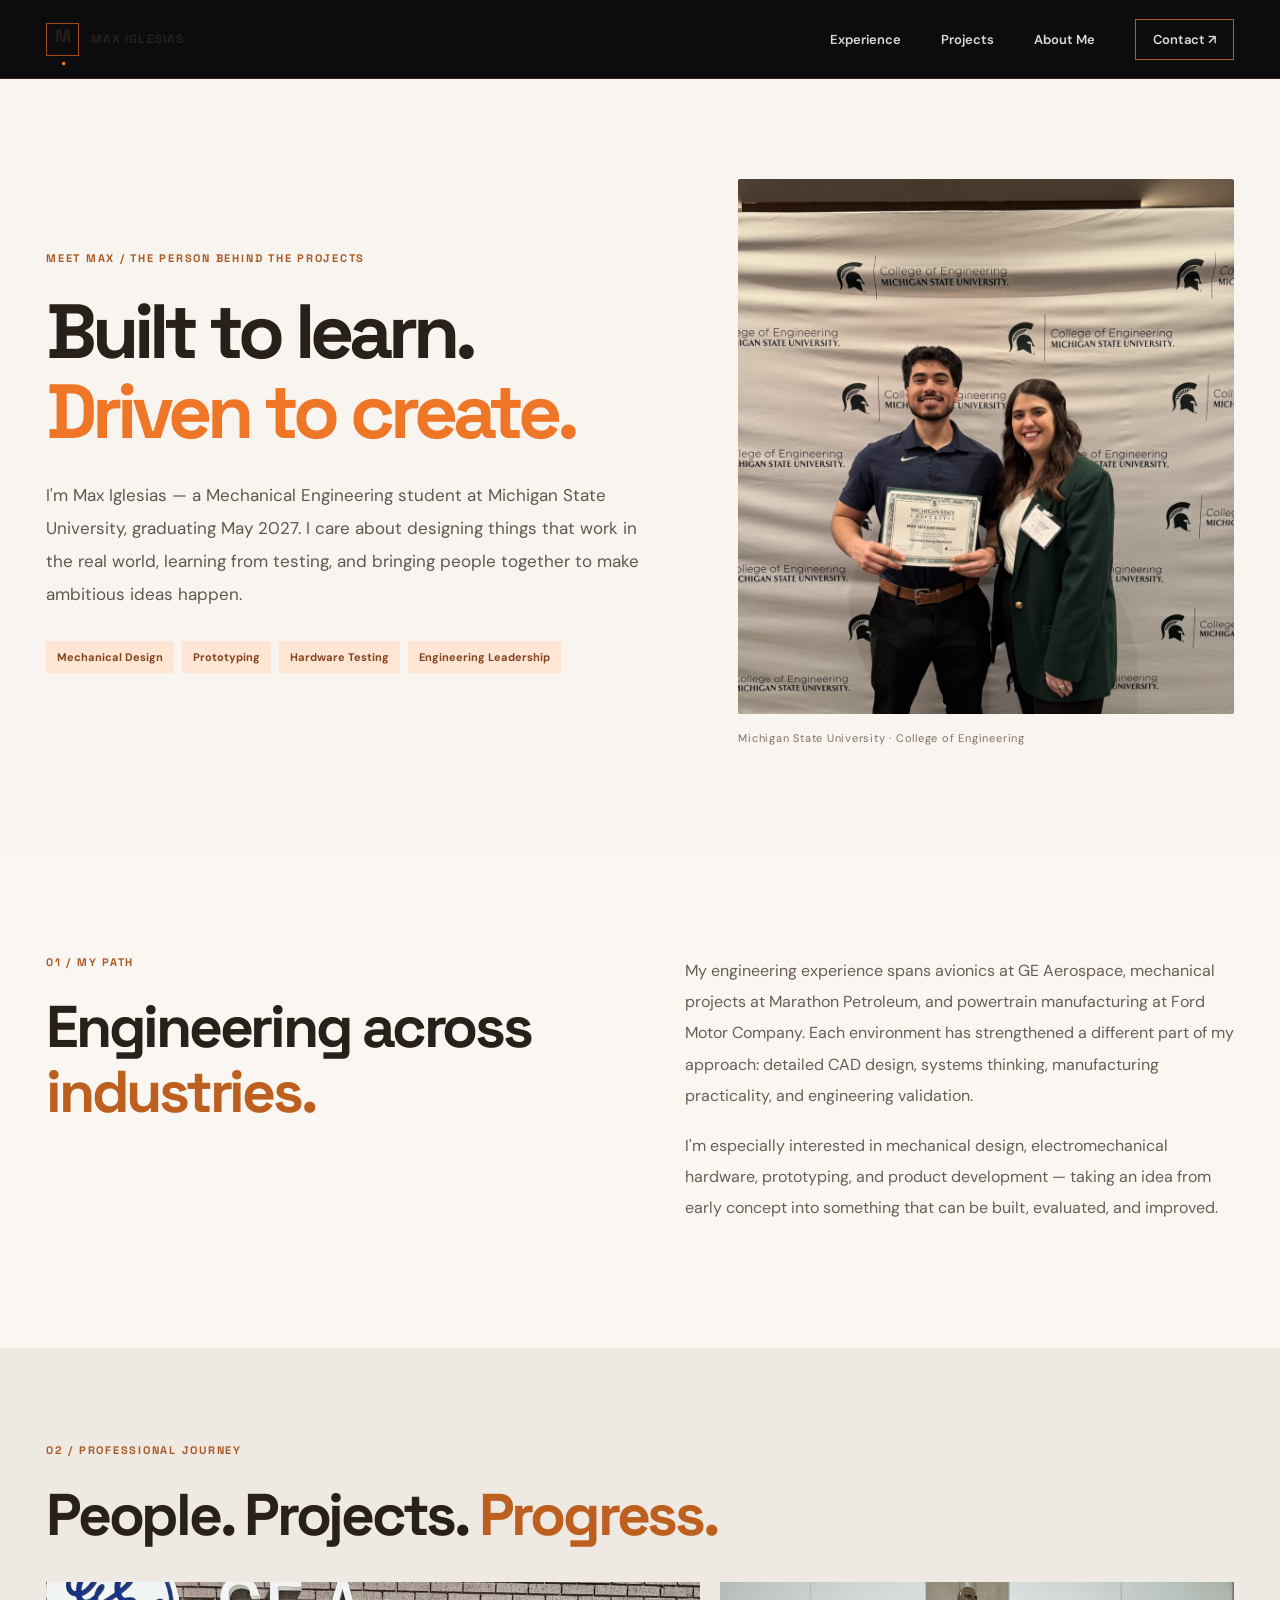
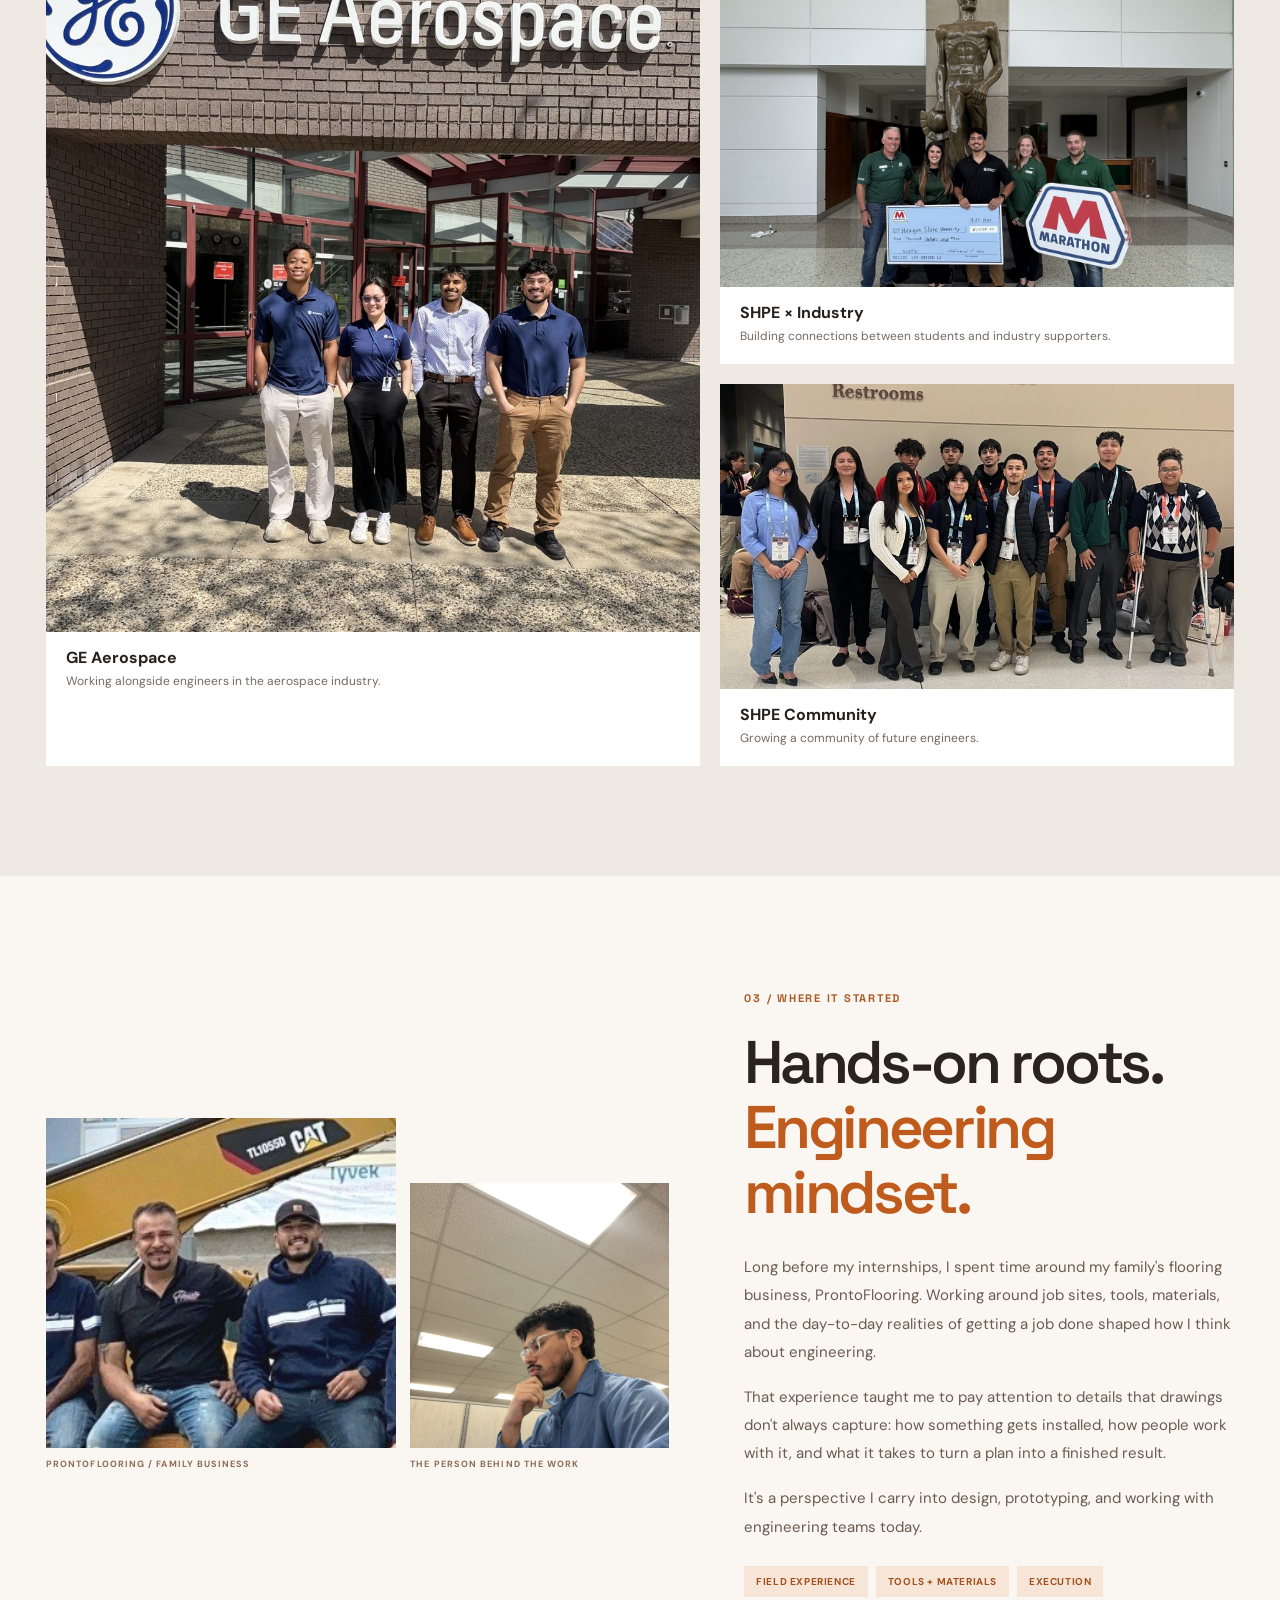
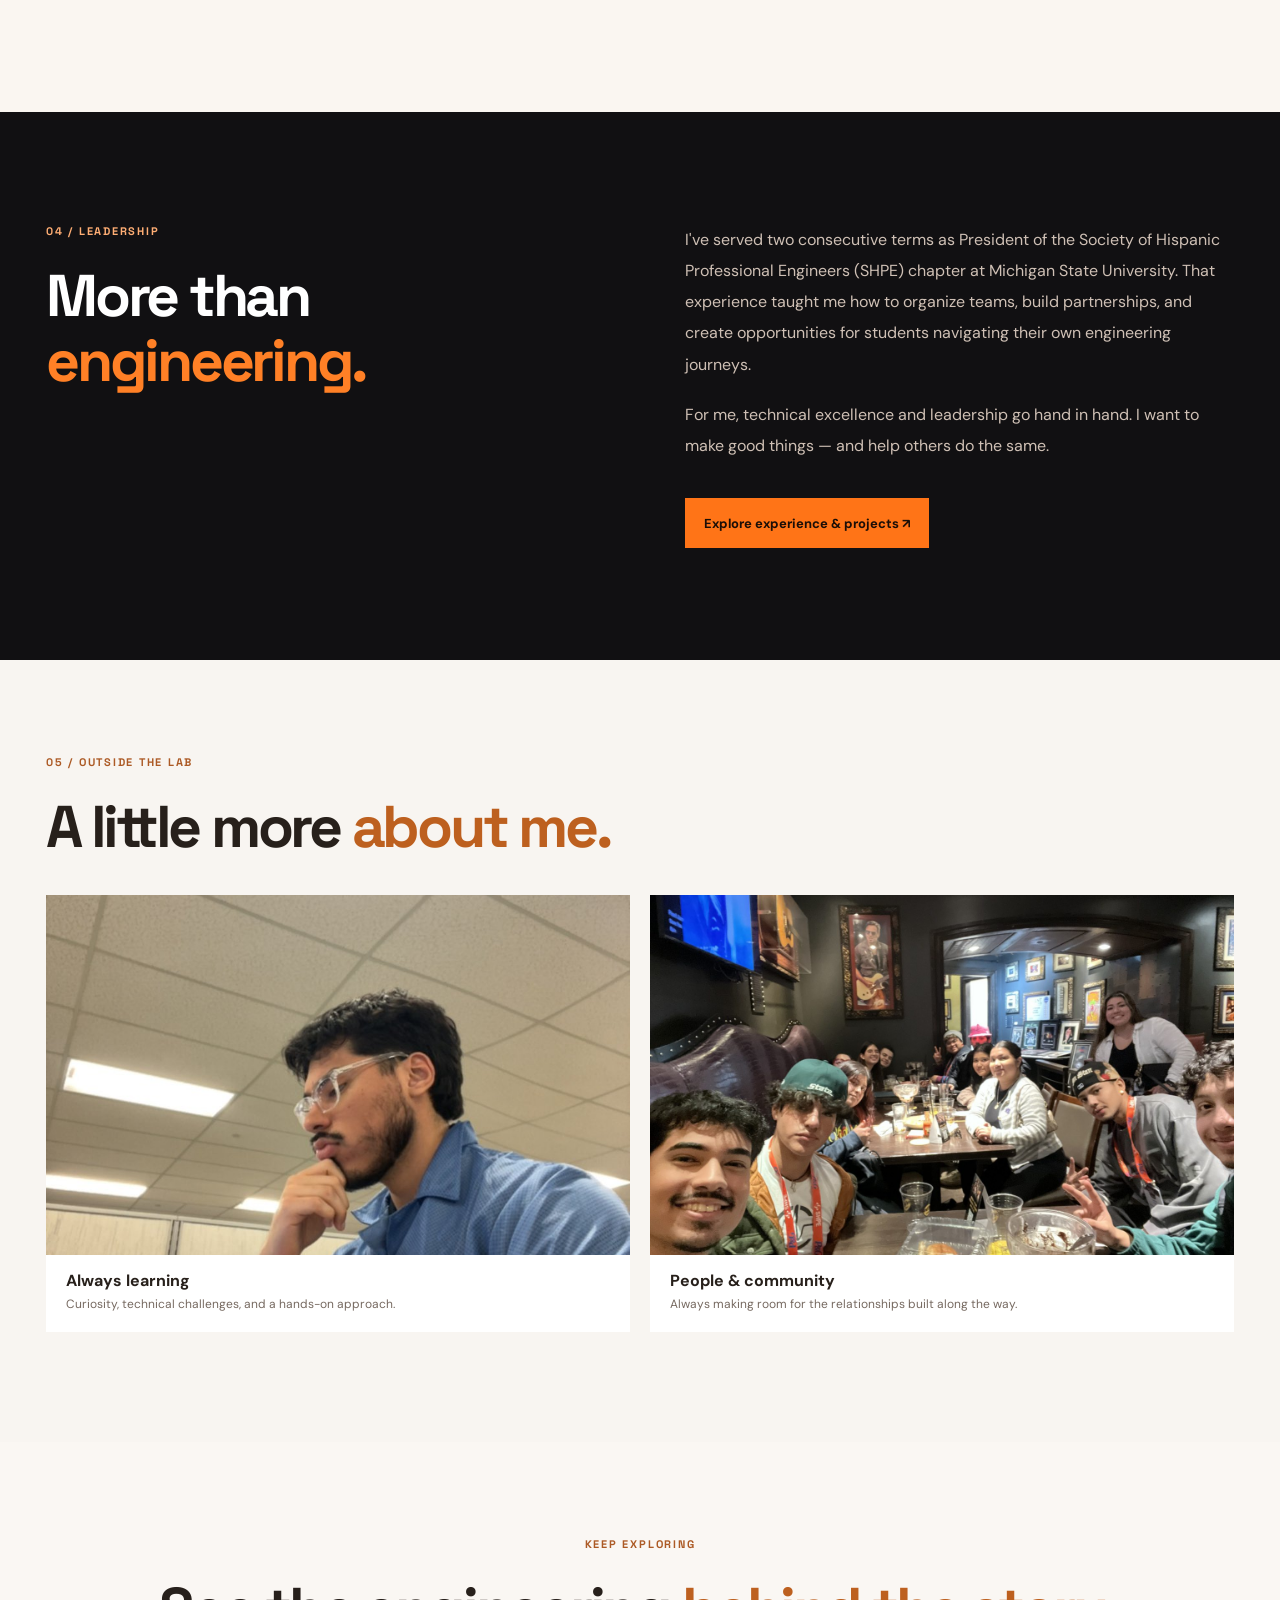
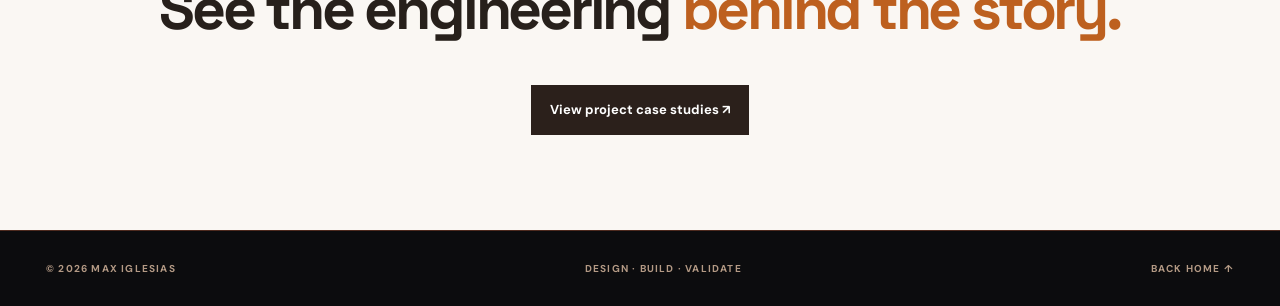
==== commit 959d355d: "Add files via upload" ====
--- a/about.html
+++ b/about.html
@@ -1 +1,5 @@
-<!doctype html><html lang="en"><head><meta charset="utf-8"><meta name="viewport" content="width=device-width, initial-scale=1"><meta name="description" content="About Max Iglesias — mechanical engineering, hands-on development, and SHPE leadership."><title>About Max | Mechanical Engineering</title><link rel="stylesheet" href="styles.css"></head><body class="projects-page"><header class="site-header project-header"><div class="shell nav-wrap"><a class="brand" href="index.html"><span class="brand-icon">M<span class="brand-dot">.</span></span><span>MAX IGLESIAS</span></a><button class="menu-toggle" id="menuToggle" type="button" aria-label="Toggle navigation" aria-expanded="false" aria-controls="navLinks"><span></span><span></span><span></span></button><nav class="nav-links" id="navLinks" aria-label="Primary navigation"><a href="index.html#work">Work</a><a href="index.html#experience">Experience</a><a href="about.html">About Me</a><a href="mailto:YOUR_EMAIL@example.com" class="nav-contact">Contact ↗</a></nav></div></header><main><section class="about-hero"><div class="shell about-hero-grid"><div><p class="eyebrow eyebrow-light">MEET MAX / THE PERSON BEHIND THE PROJECTS</p><h1>Built to learn.<br><em>Driven to create.</em></h1><p class="about-lede">I'm Max Iglesias — a Mechanical Engineering student at Michigan State University, graduating May 2027. I care about designing things that work in the real world, learning from testing, and bringing people together to make ambitious ideas happen.</p><div class="about-chips"><span>Mechanical Design</span><span>Prototyping</span><span>Hardware Testing</span><span>Engineering Leadership</span></div></div><figure><img src="assets/msu-award.jpg" alt="Max receiving recognition at a Michigan State University College of Engineering event"><figcaption>Michigan State University · College of Engineering</figcaption></figure></div></section><section class="about-narrative"><div class="shell about-narrative-grid"><div><p class="eyebrow eyebrow-light">01 / MY PATH</p><h2>Engineering across<br><span>industries.</span></h2></div><div><p>My engineering experience spans avionics at GE Aerospace, mechanical projects at Marathon Petroleum, and powertrain manufacturing at Ford Motor Company. Each environment has strengthened a different part of my approach: detailed CAD design, systems thinking, manufacturing practicality, and engineering validation.</p><p>I'm especially interested in mechanical design, electromechanical hardware, prototyping, and product development — taking an idea from early concept into something that can be built, evaluated, and improved.</p></div></div></section><section class="about-gallery-section"><div class="shell"><p class="eyebrow eyebrow-light">02 / PROFESSIONAL JOURNEY</p><h2>People. Projects. <span>Progress.</span></h2><div class="photo-grid"><figure class="photo-large"><img src="assets/ge-team.jpg" alt="Engineering colleagues in front of a GE Aerospace facility"><figcaption><strong>GE Aerospace</strong><span>Working alongside engineers in the aerospace industry.</span></figcaption></figure><figure><img src="assets/marathon-shpe.jpg" alt="Max with Marathon Petroleum representatives holding a SHPE donation check"><figcaption><strong>SHPE × Industry</strong><span>Building connections between students and industry supporters.</span></figcaption></figure><figure><img src="assets/shpe-conference.jpg" alt="SHPE engineering students together at a conference"><figcaption><strong>SHPE Community</strong><span>Growing a community of future engineers.</span></figcaption></figure></div></div></section><section class="leadership-section"><div class="shell about-narrative-grid"><div><p class="eyebrow">03 / LEADERSHIP</p><h2>More than<br><em>engineering.</em></h2></div><div><p>I've served two consecutive terms as President of the Society of Hispanic Professional Engineers (SHPE) chapter at Michigan State University. That experience taught me how to organize teams, build partnerships, and create opportunities for students navigating their own engineering journeys.</p><p>For me, technical excellence and leadership go hand in hand. I want to make good things — and help others do the same.</p><a class="btn btn-primary" href="projects.html">Explore experience & projects ↗</a></div></div></section><section class="about-gallery-section personal-strip"><div class="shell"><p class="eyebrow eyebrow-light">04 / OUTSIDE THE LAB</p><h2>A little more <span>about me.</span></h2><div class="photo-grid two"><figure><img src="assets/automotive.jpg" alt="Max standing alongside an orange vehicle in an automotive showroom"><figcaption><strong>Automotive enthusiast</strong><span>Curious about design and machines, inside and outside work.</span></figcaption></figure><figure><img src="assets/community.jpg" alt="Group of friends and peers at a restaurant during a conference"><figcaption><strong>People & community</strong><span>Always making room for the relationships built along the way.</span></figcaption></figure></div></div></section><section class="next-projects"><div class="shell"><p class="eyebrow eyebrow-light">KEEP EXPLORING</p><h2>See the engineering <span>behind the story.</span></h2><a class="btn btn-dark" href="projects.html#rear-axle">View project case studies ↗</a></div></section></main><footer class="site-footer project-footer"><div class="shell footer-inner"><span>© 2026 MAX IGLESIAS</span><span>DESIGN · BUILD · VALIDATE</span><a href="index.html">BACK HOME ↑</a></div></footer><script src="script.js"></script></body></html>+<!doctype html><html lang="en"><head><meta charset="utf-8"><meta name="viewport" content="width=device-width, initial-scale=1"><meta name="description" content="About Max Iglesias — mechanical engineering, hands-on development, and SHPE leadership."><title>About Max | Mechanical Engineering</title><link rel="icon" type="image/png" href="favicon.png"/><link rel="stylesheet" href="styles.css"></head><body class="projects-page"><header class="site-header project-header"><div class="shell nav-wrap"><a class="brand" href="index.html"><span class="brand-icon">M<span class="brand-dot">.</span></span><span>MAX IGLESIAS</span></a><button class="menu-toggle" id="menuToggle" type="button" aria-label="Toggle navigation" aria-expanded="false" aria-controls="navLinks"><span></span><span></span><span></span></button><nav class="nav-links" id="navLinks" aria-label="Primary navigation"><a href="index.html#work">Experience</a><a href="index.html#academic">Projects</a><a href="about.html">About Me</a><a href="mailto:iglesi17@msu.edu" class="nav-contact">Contact ↗</a></nav></div></header><main><section class="about-hero"><div class="shell about-hero-grid"><div><p class="eyebrow eyebrow-light">MEET MAX / THE PERSON BEHIND THE PROJECTS</p><h1>Built to learn.<br><em>Driven to create.</em></h1><p class="about-lede">I'm Max Iglesias — a Mechanical Engineering student at Michigan State University, graduating May 2027. I care about designing things that work in the real world, learning from testing, and bringing people together to make ambitious ideas happen.</p><div class="about-chips"><span>Mechanical Design</span><span>Prototyping</span><span>Hardware Testing</span><span>Engineering Leadership</span></div></div><figure><img src="assets/msu-award.jpg" alt="Max receiving recognition at a Michigan State University College of Engineering event"><figcaption>Michigan State University · College of Engineering</figcaption></figure></div></section><section class="about-narrative"><div class="shell about-narrative-grid"><div><p class="eyebrow eyebrow-light">01 / MY PATH</p><h2>Engineering across<br><span>industries.</span></h2></div><div><p>My engineering experience spans avionics at GE Aerospace, mechanical projects at Marathon Petroleum, and powertrain manufacturing at Ford Motor Company. Each environment has strengthened a different part of my approach: detailed CAD design, systems thinking, manufacturing practicality, and engineering validation.</p><p>I'm especially interested in mechanical design, electromechanical hardware, prototyping, and product development — taking an idea from early concept into something that can be built, evaluated, and improved.</p></div></div></section><section class="about-gallery-section"><div class="shell"><p class="eyebrow eyebrow-light">02 / PROFESSIONAL JOURNEY</p><h2>People. Projects. <span>Progress.</span></h2><div class="photo-grid"><figure class="photo-large"><img src="assets/ge-team.jpg" alt="Engineering colleagues in front of a GE Aerospace facility"><figcaption><strong>GE Aerospace</strong><span>Working alongside engineers in the aerospace industry.</span></figcaption></figure><figure><img src="assets/marathon-shpe.jpg" alt="Max with Marathon Petroleum representatives holding a SHPE donation check"><figcaption><strong>SHPE × Industry</strong><span>Building connections between students and industry supporters.</span></figcaption></figure><figure><img src="assets/shpe-conference.jpg" alt="SHPE engineering students together at a conference"><figcaption><strong>SHPE Community</strong><span>Growing a community of future engineers.</span></figcaption></figure></div></div></section><section class="roots-section" id="roots">
+<div class="shell roots-grid">
+ <div class="roots-photos"><figure class="roots-photo-main"><img loading="lazy" src="assets/prontoflooring-team.jpg" alt="ProntoFlooring team at a construction job site"/><figcaption>PRONTOFLOORING / FAMILY BUSINESS</figcaption></figure><figure class="roots-photo-small"><img loading="lazy" src="assets/at-work.jpg" alt="Max working at a desk"/><figcaption>THE PERSON BEHIND THE WORK</figcaption></figure></div>
+ <div class="roots-story"><p class="eyebrow eyebrow-light">03 / WHERE IT STARTED</p><h2>Hands-on roots.<br><span>Engineering mindset.</span></h2><p>Long before my internships, I spent time around my family's flooring business, ProntoFlooring. Working around job sites, tools, materials, and the day-to-day realities of getting a job done shaped how I think about engineering.</p><p>That experience taught me to pay attention to details that drawings don't always capture: how something gets installed, how people work with it, and what it takes to turn a plan into a finished result.</p><p>It's a perspective I carry into design, prototyping, and working with engineering teams today.</p><div class="roots-tags"><span>FIELD EXPERIENCE</span><span>TOOLS + MATERIALS</span><span>EXECUTION</span></div></div>
+</div></section><section class="leadership-section"><div class="shell about-narrative-grid"><div><p class="eyebrow">04 / LEADERSHIP</p><h2>More than<br><em>engineering.</em></h2></div><div><p>I've served two consecutive terms as President of the Society of Hispanic Professional Engineers (SHPE) chapter at Michigan State University. That experience taught me how to organize teams, build partnerships, and create opportunities for students navigating their own engineering journeys.</p><p>For me, technical excellence and leadership go hand in hand. I want to make good things — and help others do the same.</p><a class="btn btn-primary" href="projects.html">Explore experience & projects ↗</a></div></div></section><section class="about-gallery-section personal-strip"><div class="shell"><p class="eyebrow eyebrow-light">05 / OUTSIDE THE LAB</p><h2>A little more <span>about me.</span></h2><div class="photo-grid two"><figure><img src="assets/at-work.jpg" alt="Max working at an engineering desk"><figcaption><strong>Always learning</strong><span>Curiosity, technical challenges, and a hands-on approach.</span></figcaption></figure><figure><img src="assets/community.jpg" alt="Group of friends and peers at a restaurant during a conference"><figcaption><strong>People & community</strong><span>Always making room for the relationships built along the way.</span></figcaption></figure></div></div></section><section class="next-projects"><div class="shell"><p class="eyebrow eyebrow-light">KEEP EXPLORING</p><h2>See the engineering <span>behind the story.</span></h2><a class="btn btn-dark" href="projects.html#rear-axle">View project case studies ↗</a></div></section></main><footer class="site-footer project-footer"><div class="shell footer-inner"><span>© 2026 MAX IGLESIAS</span><span>DESIGN · BUILD · VALIDATE</span><a href="index.html">BACK HOME ↑</a></div></footer><script src="script.js"></script></body></html>
--- a/styles.css
+++ b/styles.css
@@ -96,3 +96,67 @@
 .case-gallery img{background:white;border-radius:14px;padding:10px;height:270px}
 .emphasis-figure{background:linear-gradient(180deg,#fff7f0,#ece2d8)}
 @media(max-width:780px){.themed-gallery strong{font-size:24px}.experience-card .project-info p{min-height:0}.themed-detail .themed-gallery{height:220px}}
+
+
+/* ==== V4 real photo experience cards ==== */
+.photo-project-image{position:relative;background:#111;overflow:hidden}
+.photo-project-image img{width:100%;height:100%;min-height:265px;object-fit:cover;display:block;filter:saturate(1.03) contrast(1.02)}
+.featured .photo-project-image img{min-height:380px}
+.photo-project-image::after{content:"";position:absolute;inset:0;background:linear-gradient(180deg,rgba(5,8,12,.08) 0%,rgba(8,10,14,.18) 48%,rgba(8,8,10,.78) 100%)}
+.photo-overlay{position:absolute;inset:0;display:flex;align-items:flex-end;padding:0;z-index:2}
+.photo-project-image .art-caption{left:26px;bottom:22px;position:absolute;color:#ffd3b3;text-shadow:0 2px 10px rgba(0,0,0,.45)}
+.experience-photo-banner{margin:0;border:1px solid #e4d6ca;border-radius:20px;overflow:hidden;background:#fff;box-shadow:0 20px 45px rgba(68,33,12,.08)}
+.experience-photo-banner img{width:100%;height:360px;object-fit:cover;display:block}
+.experience-photo-banner figcaption{padding:20px 22px 22px;background:linear-gradient(180deg,#fffdfb,#f7efe8)}
+.experience-photo-banner .gallery-kicker{display:block;font-size:10px;letter-spacing:.16em;font-weight:800;color:#b45a22;margin-bottom:10px}
+.experience-photo-banner strong{font:600 24px/1.25 'Space Grotesk',sans-serif;color:#2b231e;display:block;max-width:700px}
+@media(max-width:780px){.featured .photo-project-image img{min-height:285px}.experience-photo-banner img{height:280px}.experience-photo-banner strong{font-size:20px}}
+@media(max-width:520px){.photo-project-image img{min-height:240px}.experience-photo-banner img{height:230px}}
+
+
+/* ==== V5 updated experience imagery ==== */
+.project-card[href="projects.html#ge-aerospace"] .photo-project-image img{object-position:center center}
+.project-card[href="projects.html#marathon"] .photo-project-image img{object-position:center center}
+.project-card[href="projects.html#ford"] .photo-project-image img{object-position:center center}
+#ge-aerospace .experience-photo-banner img{object-position:center center}
+#marathon .experience-photo-banner img{object-position:center center}
+#ford .experience-photo-banner img{object-position:center center}
+
+/* V6 — field roots + real prototype photographs */
+.prototype-spotlight{padding:110px 0 112px;border-top:1px solid #e4d8cf;background:#eee8e1;color:#26201b}
+.spotlight-head{display:grid;grid-template-columns:1.1fr .9fr;gap:65px;align-items:end;margin-bottom:36px}
+.spotlight-head h2,.roots-story h2{font:600 clamp(38px,4.7vw,65px)/1.08 'Space Grotesk',sans-serif;letter-spacing:-.055em;margin:0}
+.spotlight-head h2 span,.roots-story h2 span{color:#bf5b1d}
+.spotlight-head>p{font-size:15px;line-height:1.85;color:#75665a;max-width:430px}
+.spotlight-grid{display:grid;grid-template-columns:1fr 1fr;gap:18px;text-decoration:none;color:inherit}
+.spotlight-photo{position:relative;height:365px;overflow:hidden;background:#1b1917}
+.spotlight-photo img{display:block;width:100%;height:100%;object-fit:cover;transition:transform .4s ease}
+.spotlight-grid:hover .spotlight-photo img{transform:scale(1.035)}
+.spotlight-photo:after{content:"";position:absolute;inset:55% 0 0;background:linear-gradient(transparent,rgba(0,0,0,.65))}
+.spotlight-photo span{position:absolute;left:22px;bottom:20px;z-index:1;color:#fff;font:700 11px 'Space Grotesk',sans-serif;letter-spacing:.13em}
+.spotlight-caption{grid-column:1/-1;display:flex;align-items:center;gap:30px;padding:12px 2px 0}
+.spotlight-kicker{font:800 10px 'Space Grotesk',sans-serif;letter-spacing:.12em;color:#ba591e;flex:0 0 180px}
+.spotlight-caption h3{font:600 clamp(22px,2.5vw,34px) 'Space Grotesk',sans-serif;letter-spacing:-.04em;margin:0;flex:1}
+.spotlight-caption p{max-width:280px;color:#6e5c51;font-size:13px;line-height:1.6;margin:0}
+.spotlight-caption strong{font-size:10px;color:#b35319;letter-spacing:.1em;white-space:nowrap}
+.roots-section{background:#faf6f1;color:#2b241e;padding:115px 0}
+.roots-grid{display:grid;grid-template-columns:1.12fr .88fr;gap:75px;align-items:center}
+.roots-photos{display:grid;grid-template-columns:1.15fr .85fr;gap:14px;align-items:end}
+.roots-photos figure{margin:0;min-width:0}
+.roots-photos img{width:100%;height:330px;object-fit:cover;display:block;filter:saturate(.9)}
+.roots-photo-small img{height:265px;object-position:center 38%}
+.roots-photos figcaption{font-size:9px;letter-spacing:.12em;color:#8e6b53;font-weight:700;margin-top:10px}
+.roots-story h2{margin:14px 0 27px}
+.roots-story p:not(.eyebrow){font-size:15px;line-height:1.88;color:#6b5c50;margin:0 0 17px}
+.roots-tags{display:flex;gap:8px;flex-wrap:wrap;margin-top:25px}
+.roots-tags span{background:#f7e6d8;color:#a4501c;padding:9px 12px;font-size:10px;font-weight:700;letter-spacing:.06em}
+.fixture-gallery{display:grid;grid-template-columns:1fr 1fr;gap:16px;margin:32px 0 0}
+.fixture-gallery figure{margin:0;overflow:hidden;border:1px solid #e5d7cc;background:white;border-radius:15px}
+.fixture-gallery img{width:100%;height:370px;object-fit:cover;display:block}
+.fixture-gallery figcaption{font-size:12px;color:#695b50;padding:15px 17px}
+.project-detail .fixture-note{font-size:12px;color:#886f5e;max-width:760px}
+@media(max-width:950px){.spotlight-caption{display:block}.spotlight-kicker{display:block;margin-bottom:9px}.spotlight-caption p{max-width:540px;margin:10px 0}.roots-grid{grid-template-columns:1fr;gap:45px}}
+@media(max-width:780px){.prototype-spotlight,.roots-section{padding:75px 0}.spotlight-head{grid-template-columns:1fr;gap:10px}.spotlight-photo{height:270px}.fixture-gallery img{height:270px}}
+@media(max-width:520px){.spotlight-grid,.fixture-gallery{grid-template-columns:1fr}.spotlight-photo{height:300px}.spotlight-caption{grid-column:1}.roots-photos img{height:250px}.roots-photo-small img{height:210px}.fixture-gallery img{height:330px}}
+
+.hero-visual{min-width:0}.hero-svg{display:block}
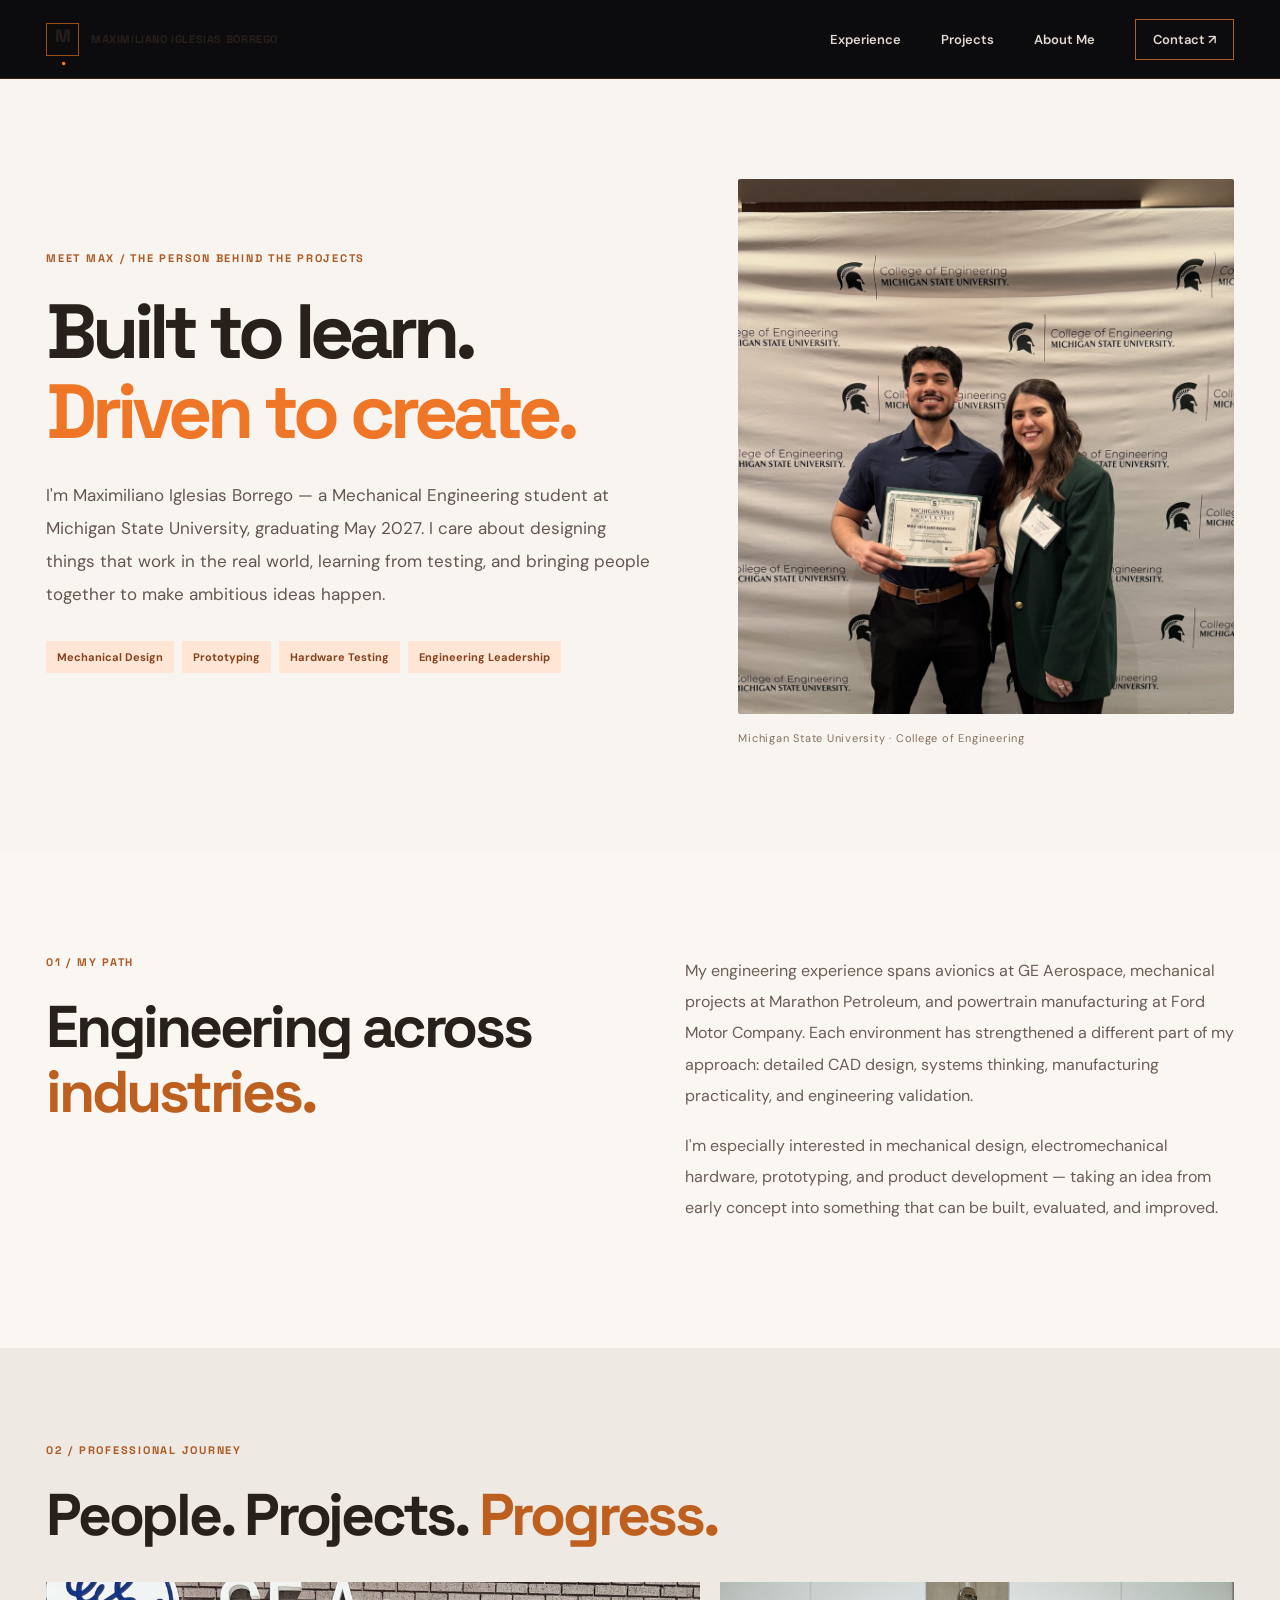
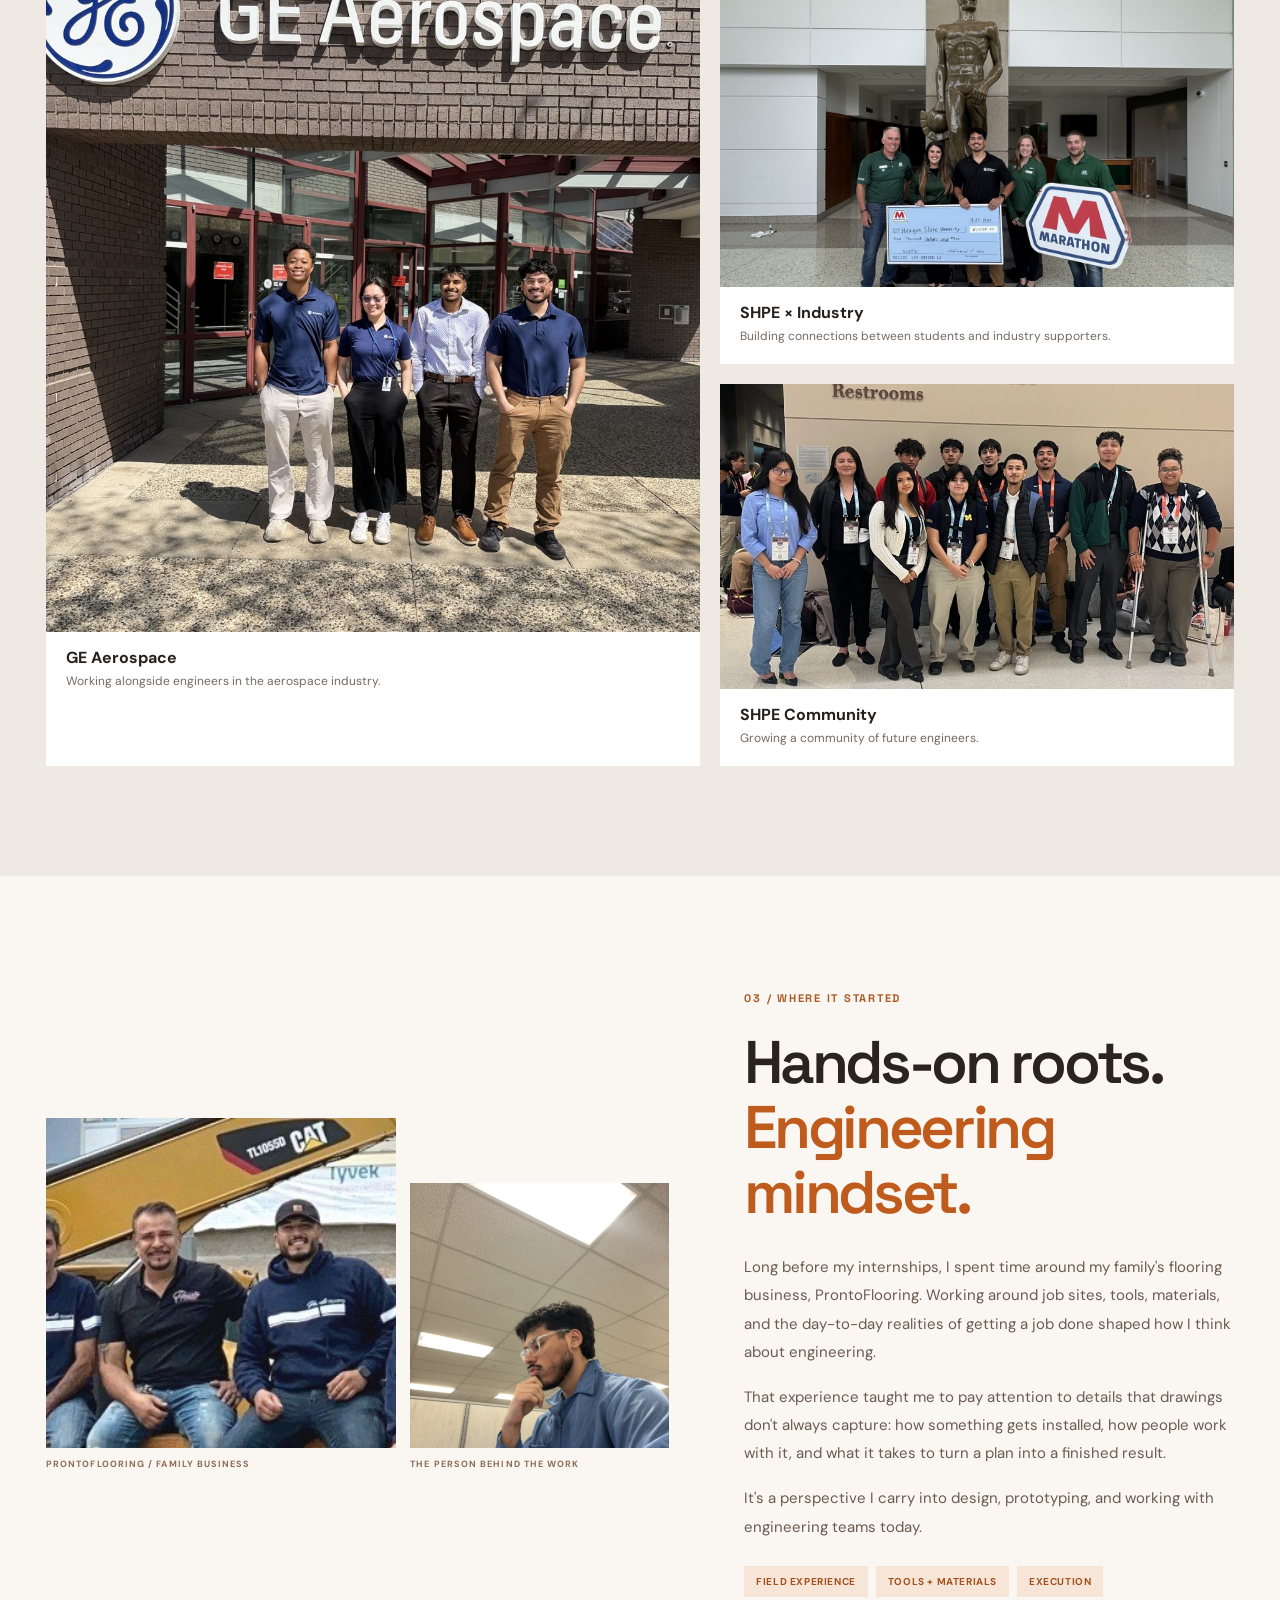
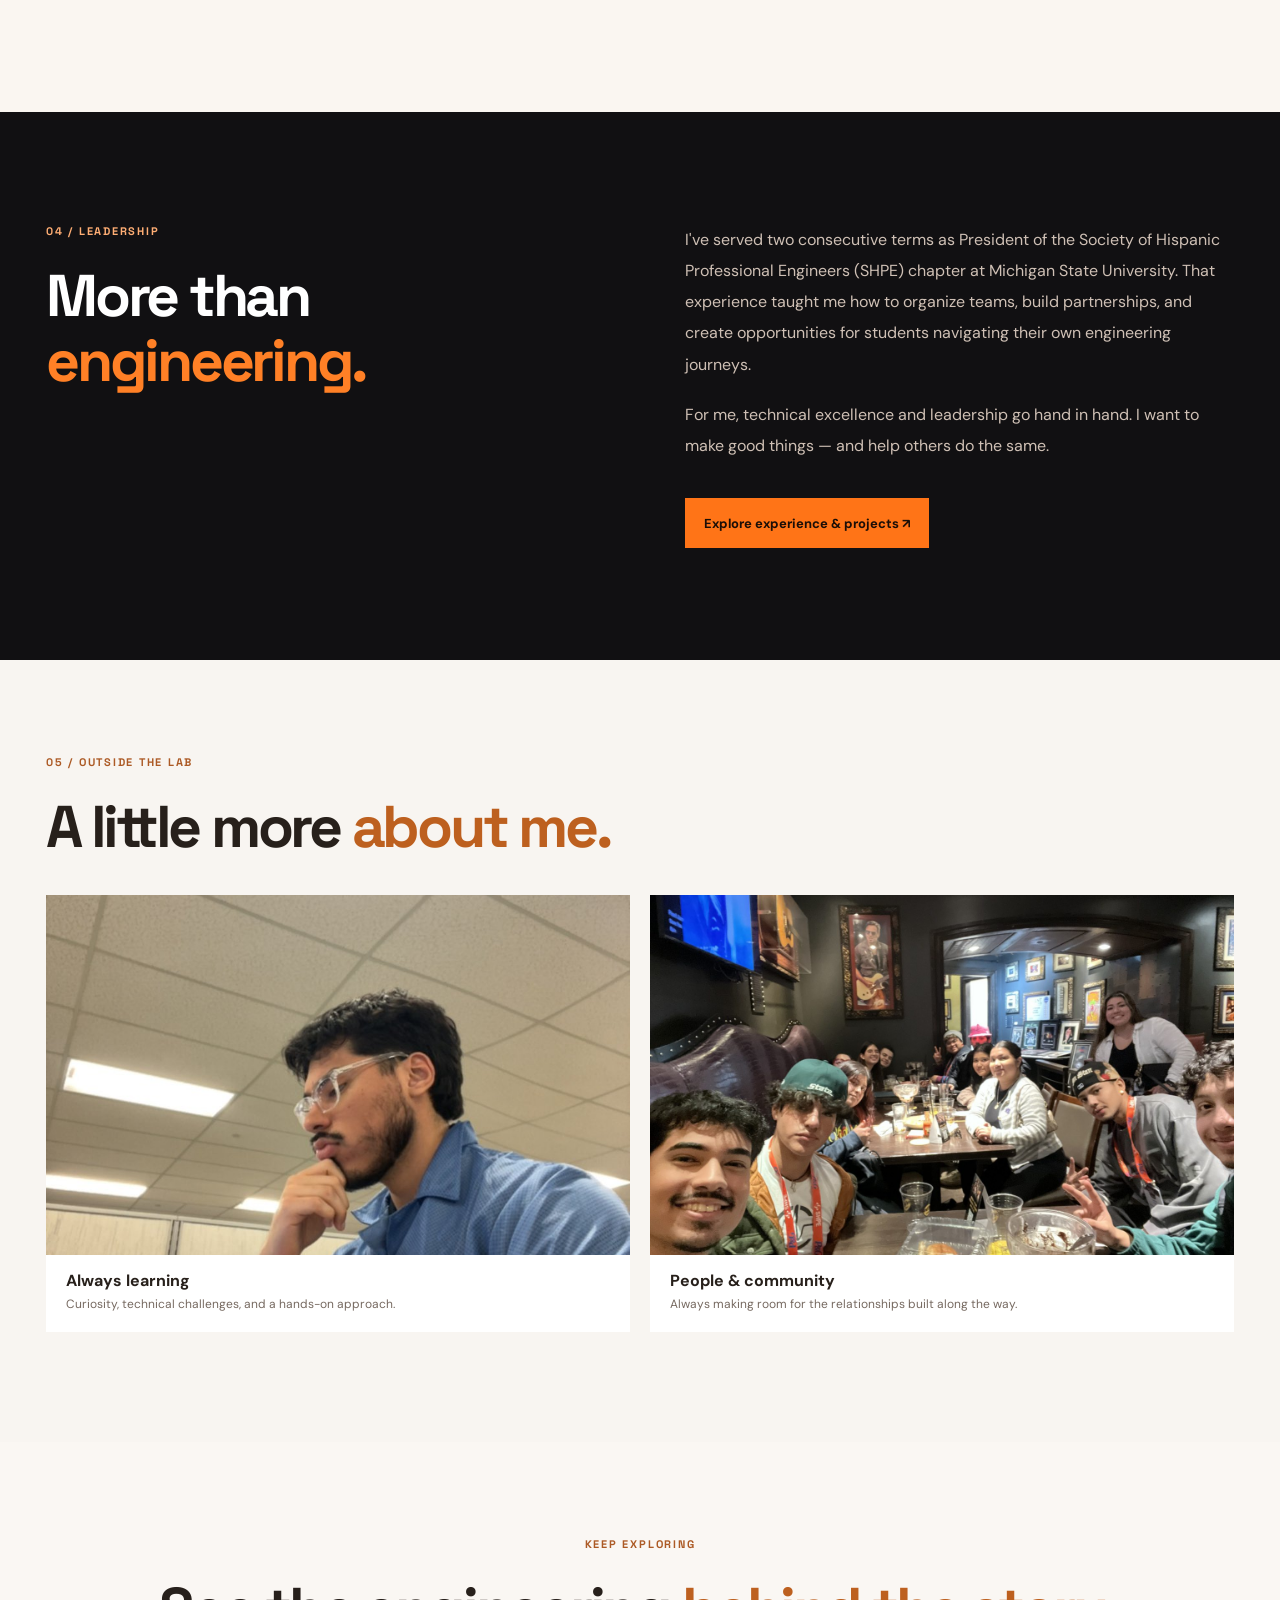
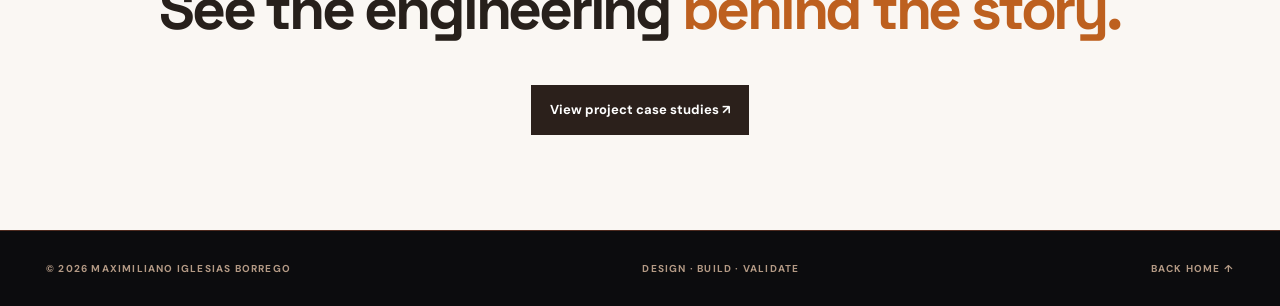
==== commit 9be1d9e8: "Add files via upload" ====
--- a/about.html
+++ b/about.html
@@ -1,5 +1,5 @@
-<!doctype html><html lang="en"><head><meta charset="utf-8"><meta name="viewport" content="width=device-width, initial-scale=1"><meta name="description" content="About Max Iglesias — mechanical engineering, hands-on development, and SHPE leadership."><title>About Max | Mechanical Engineering</title><link rel="icon" type="image/png" href="favicon.png"/><link rel="stylesheet" href="styles.css"></head><body class="projects-page"><header class="site-header project-header"><div class="shell nav-wrap"><a class="brand" href="index.html"><span class="brand-icon">M<span class="brand-dot">.</span></span><span>MAX IGLESIAS</span></a><button class="menu-toggle" id="menuToggle" type="button" aria-label="Toggle navigation" aria-expanded="false" aria-controls="navLinks"><span></span><span></span><span></span></button><nav class="nav-links" id="navLinks" aria-label="Primary navigation"><a href="index.html#work">Experience</a><a href="index.html#academic">Projects</a><a href="about.html">About Me</a><a href="mailto:iglesi17@msu.edu" class="nav-contact">Contact ↗</a></nav></div></header><main><section class="about-hero"><div class="shell about-hero-grid"><div><p class="eyebrow eyebrow-light">MEET MAX / THE PERSON BEHIND THE PROJECTS</p><h1>Built to learn.<br><em>Driven to create.</em></h1><p class="about-lede">I'm Max Iglesias — a Mechanical Engineering student at Michigan State University, graduating May 2027. I care about designing things that work in the real world, learning from testing, and bringing people together to make ambitious ideas happen.</p><div class="about-chips"><span>Mechanical Design</span><span>Prototyping</span><span>Hardware Testing</span><span>Engineering Leadership</span></div></div><figure><img src="assets/msu-award.jpg" alt="Max receiving recognition at a Michigan State University College of Engineering event"><figcaption>Michigan State University · College of Engineering</figcaption></figure></div></section><section class="about-narrative"><div class="shell about-narrative-grid"><div><p class="eyebrow eyebrow-light">01 / MY PATH</p><h2>Engineering across<br><span>industries.</span></h2></div><div><p>My engineering experience spans avionics at GE Aerospace, mechanical projects at Marathon Petroleum, and powertrain manufacturing at Ford Motor Company. Each environment has strengthened a different part of my approach: detailed CAD design, systems thinking, manufacturing practicality, and engineering validation.</p><p>I'm especially interested in mechanical design, electromechanical hardware, prototyping, and product development — taking an idea from early concept into something that can be built, evaluated, and improved.</p></div></div></section><section class="about-gallery-section"><div class="shell"><p class="eyebrow eyebrow-light">02 / PROFESSIONAL JOURNEY</p><h2>People. Projects. <span>Progress.</span></h2><div class="photo-grid"><figure class="photo-large"><img src="assets/ge-team.jpg" alt="Engineering colleagues in front of a GE Aerospace facility"><figcaption><strong>GE Aerospace</strong><span>Working alongside engineers in the aerospace industry.</span></figcaption></figure><figure><img src="assets/marathon-shpe.jpg" alt="Max with Marathon Petroleum representatives holding a SHPE donation check"><figcaption><strong>SHPE × Industry</strong><span>Building connections between students and industry supporters.</span></figcaption></figure><figure><img src="assets/shpe-conference.jpg" alt="SHPE engineering students together at a conference"><figcaption><strong>SHPE Community</strong><span>Growing a community of future engineers.</span></figcaption></figure></div></div></section><section class="roots-section" id="roots">
+<!doctype html><html lang="en"><head><meta charset="utf-8"><meta name="viewport" content="width=device-width, initial-scale=1"><meta name="description" content="About Maximiliano Iglesias Borrego — mechanical engineering, hands-on development, and SHPE leadership."><title>About Max | Mechanical Engineering</title><link rel="icon" type="image/png" href="favicon.png"/><link rel="stylesheet" href="styles.css"></head><body class="projects-page"><header class="site-header project-header"><div class="shell nav-wrap"><a class="brand" href="index.html"><span class="brand-icon">M<span class="brand-dot">.</span></span><span>MAXIMILIANO IGLESIAS BORREGO</span></a><button class="menu-toggle" id="menuToggle" type="button" aria-label="Toggle navigation" aria-expanded="false" aria-controls="navLinks"><span></span><span></span><span></span></button><nav class="nav-links" id="navLinks" aria-label="Primary navigation"><a href="index.html#work">Experience</a><a href="index.html#academic">Projects</a><a href="about.html">About Me</a><a href="mailto:iglesi17@msu.edu" class="nav-contact">Contact ↗</a></nav></div></header><main><section class="about-hero"><div class="shell about-hero-grid"><div><p class="eyebrow eyebrow-light">MEET MAX / THE PERSON BEHIND THE PROJECTS</p><h1>Built to learn.<br><em>Driven to create.</em></h1><p class="about-lede">I'm Maximiliano Iglesias Borrego — a Mechanical Engineering student at Michigan State University, graduating May 2027. I care about designing things that work in the real world, learning from testing, and bringing people together to make ambitious ideas happen.</p><div class="about-chips"><span>Mechanical Design</span><span>Prototyping</span><span>Hardware Testing</span><span>Engineering Leadership</span></div></div><figure><img src="assets/msu-award.jpg" alt="Max receiving recognition at a Michigan State University College of Engineering event"><figcaption>Michigan State University · College of Engineering</figcaption></figure></div></section><section class="about-narrative"><div class="shell about-narrative-grid"><div><p class="eyebrow eyebrow-light">01 / MY PATH</p><h2>Engineering across<br><span>industries.</span></h2></div><div><p>My engineering experience spans avionics at GE Aerospace, mechanical projects at Marathon Petroleum, and powertrain manufacturing at Ford Motor Company. Each environment has strengthened a different part of my approach: detailed CAD design, systems thinking, manufacturing practicality, and engineering validation.</p><p>I'm especially interested in mechanical design, electromechanical hardware, prototyping, and product development — taking an idea from early concept into something that can be built, evaluated, and improved.</p></div></div></section><section class="about-gallery-section"><div class="shell"><p class="eyebrow eyebrow-light">02 / PROFESSIONAL JOURNEY</p><h2>People. Projects. <span>Progress.</span></h2><div class="photo-grid"><figure class="photo-large"><img src="assets/ge-team.jpg" alt="Engineering colleagues in front of a GE Aerospace facility"><figcaption><strong>GE Aerospace</strong><span>Working alongside engineers in the aerospace industry.</span></figcaption></figure><figure><img src="assets/marathon-shpe.jpg" alt="Max with Marathon Petroleum representatives holding a SHPE donation check"><figcaption><strong>SHPE × Industry</strong><span>Building connections between students and industry supporters.</span></figcaption></figure><figure><img src="assets/shpe-conference.jpg" alt="SHPE engineering students together at a conference"><figcaption><strong>SHPE Community</strong><span>Growing a community of future engineers.</span></figcaption></figure></div></div></section><section class="roots-section" id="roots">
 <div class="shell roots-grid">
  <div class="roots-photos"><figure class="roots-photo-main"><img loading="lazy" src="assets/prontoflooring-team.jpg" alt="ProntoFlooring team at a construction job site"/><figcaption>PRONTOFLOORING / FAMILY BUSINESS</figcaption></figure><figure class="roots-photo-small"><img loading="lazy" src="assets/at-work.jpg" alt="Max working at a desk"/><figcaption>THE PERSON BEHIND THE WORK</figcaption></figure></div>
  <div class="roots-story"><p class="eyebrow eyebrow-light">03 / WHERE IT STARTED</p><h2>Hands-on roots.<br><span>Engineering mindset.</span></h2><p>Long before my internships, I spent time around my family's flooring business, ProntoFlooring. Working around job sites, tools, materials, and the day-to-day realities of getting a job done shaped how I think about engineering.</p><p>That experience taught me to pay attention to details that drawings don't always capture: how something gets installed, how people work with it, and what it takes to turn a plan into a finished result.</p><p>It's a perspective I carry into design, prototyping, and working with engineering teams today.</p><div class="roots-tags"><span>FIELD EXPERIENCE</span><span>TOOLS + MATERIALS</span><span>EXECUTION</span></div></div>
-</div></section><section class="leadership-section"><div class="shell about-narrative-grid"><div><p class="eyebrow">04 / LEADERSHIP</p><h2>More than<br><em>engineering.</em></h2></div><div><p>I've served two consecutive terms as President of the Society of Hispanic Professional Engineers (SHPE) chapter at Michigan State University. That experience taught me how to organize teams, build partnerships, and create opportunities for students navigating their own engineering journeys.</p><p>For me, technical excellence and leadership go hand in hand. I want to make good things — and help others do the same.</p><a class="btn btn-primary" href="projects.html">Explore experience & projects ↗</a></div></div></section><section class="about-gallery-section personal-strip"><div class="shell"><p class="eyebrow eyebrow-light">05 / OUTSIDE THE LAB</p><h2>A little more <span>about me.</span></h2><div class="photo-grid two"><figure><img src="assets/at-work.jpg" alt="Max working at an engineering desk"><figcaption><strong>Always learning</strong><span>Curiosity, technical challenges, and a hands-on approach.</span></figcaption></figure><figure><img src="assets/community.jpg" alt="Group of friends and peers at a restaurant during a conference"><figcaption><strong>People & community</strong><span>Always making room for the relationships built along the way.</span></figcaption></figure></div></div></section><section class="next-projects"><div class="shell"><p class="eyebrow eyebrow-light">KEEP EXPLORING</p><h2>See the engineering <span>behind the story.</span></h2><a class="btn btn-dark" href="projects.html#rear-axle">View project case studies ↗</a></div></section></main><footer class="site-footer project-footer"><div class="shell footer-inner"><span>© 2026 MAX IGLESIAS</span><span>DESIGN · BUILD · VALIDATE</span><a href="index.html">BACK HOME ↑</a></div></footer><script src="script.js"></script></body></html>+</div></section><section class="leadership-section"><div class="shell about-narrative-grid"><div><p class="eyebrow">04 / LEADERSHIP</p><h2>More than<br><em>engineering.</em></h2></div><div><p>I've served two consecutive terms as President of the Society of Hispanic Professional Engineers (SHPE) chapter at Michigan State University. That experience taught me how to organize teams, build partnerships, and create opportunities for students navigating their own engineering journeys.</p><p>For me, technical excellence and leadership go hand in hand. I want to make good things — and help others do the same.</p><a class="btn btn-primary" href="projects.html">Explore experience & projects ↗</a></div></div></section><section class="about-gallery-section personal-strip"><div class="shell"><p class="eyebrow eyebrow-light">05 / OUTSIDE THE LAB</p><h2>A little more <span>about me.</span></h2><div class="photo-grid two"><figure><img src="assets/at-work.jpg" alt="Max working at an engineering desk"><figcaption><strong>Always learning</strong><span>Curiosity, technical challenges, and a hands-on approach.</span></figcaption></figure><figure><img src="assets/community.jpg" alt="Group of friends and peers at a restaurant during a conference"><figcaption><strong>People & community</strong><span>Always making room for the relationships built along the way.</span></figcaption></figure></div></div></section><section class="next-projects"><div class="shell"><p class="eyebrow eyebrow-light">KEEP EXPLORING</p><h2>See the engineering <span>behind the story.</span></h2><a class="btn btn-dark" href="projects.html#rear-axle">View project case studies ↗</a></div></section></main><footer class="site-footer project-footer"><div class="shell footer-inner"><span>© 2026 MAXIMILIANO IGLESIAS BORREGO</span><span>DESIGN · BUILD · VALIDATE</span><a href="index.html">BACK HOME ↑</a></div></footer><script src="script.js"></script></body></html>
--- a/styles.css
+++ b/styles.css
@@ -160,3 +160,30 @@
 @media(max-width:520px){.spotlight-grid,.fixture-gallery{grid-template-columns:1fr}.spotlight-photo{height:300px}.spotlight-caption{grid-column:1}.roots-photos img{height:250px}.roots-photo-small img{height:210px}.fixture-gallery img{height:330px}}
 
 .hero-visual{min-width:0}.hero-svg{display:block}
+
+
+/* ==== V7 homepage portrait hero ==== */
+.hero-inner{gap:32px}
+.hero-portrait{margin:0;position:relative;justify-self:end;align-self:end;width:min(100%,510px);aspect-ratio:4/5;border:1px solid rgba(255,160,103,.26);border-radius:28px;overflow:hidden;background:#120f10;box-shadow:0 26px 65px rgba(0,0,0,.34),0 0 0 1px rgba(255,138,54,.06)}
+.hero-portrait-image{width:100%;height:100%;display:block;object-fit:cover;object-position:center 24%}
+.hero-portrait-overlay{position:absolute;inset:0;background:linear-gradient(180deg,rgba(6,8,12,.06) 0%,rgba(10,12,18,.16) 42%,rgba(10,9,11,.74) 100%)}
+.hero-portrait-caption{position:absolute;left:0;right:0;bottom:0;padding:24px 24px 26px;display:flex;flex-direction:column;gap:10px;z-index:2}
+.hero-portrait-kicker{font-family:'Space Grotesk',sans-serif;font-size:10px;letter-spacing:.16em;font-weight:700;color:#ffb98b}
+.hero-portrait-caption strong{font-family:'Space Grotesk',sans-serif;font-size:22px;line-height:1.2;font-weight:500;letter-spacing:-.03em;color:#fff;max-width:420px}
+@media(max-width:1100px){.hero-portrait{width:min(100%,470px)}}
+@media(max-width:780px){.hero-portrait{width:min(100%,460px);aspect-ratio:4/5;border-radius:22px;margin:18px auto 0}.hero-portrait-caption strong{font-size:20px}}
+@media(max-width:420px){.hero-portrait-caption{padding:18px 18px 20px}.hero-portrait-caption strong{font-size:18px}}
+
+/* V8 — More balanced hero portrait and full-name identity */
+.brand{font-size:11px;letter-spacing:.055em;white-space:nowrap}
+.hero-inner{grid-template-columns:minmax(0,1.15fr) minmax(0,.75fr);gap:54px;min-height:610px;padding-top:133px;padding-bottom:32px}
+.hero{min-height:670px}
+.hero-portrait{width:min(100%,335px);aspect-ratio:4/4.8;align-self:center;justify-self:center;border-radius:18px}
+.hero-portrait-caption{padding:18px}
+.hero-portrait-caption strong{font-size:15px;line-height:1.3}
+.hero-portrait-kicker{font-size:9px}
+.hero-portrait-image{object-position:50% 29%}
+.hero-meta{margin-top:46px}
+@media(max-width:1100px){.hero-inner{gap:22px;grid-template-columns:minmax(0,1.2fr) minmax(0,.8fr)}.hero-portrait{width:min(100%,310px)}.brand{font-size:10px}.nav-links{gap:20px}}
+@media(max-width:780px){.hero-inner{display:flex;flex-direction:column;align-items:stretch;min-height:0;padding-top:125px;padding-bottom:18px}.hero{min-height:0}.hero h1{white-space:normal}.hero-portrait{margin:30px auto 5px;width:min(75%,285px);aspect-ratio:4/4.7}.hero-meta{margin-top:35px}.brand{font-size:10px;letter-spacing:.015em}}
+@media(max-width:420px){.hero-portrait{width:min(80%,260px)}.brand{font-size:9px}.hero-portrait-caption strong{font-size:13px}}
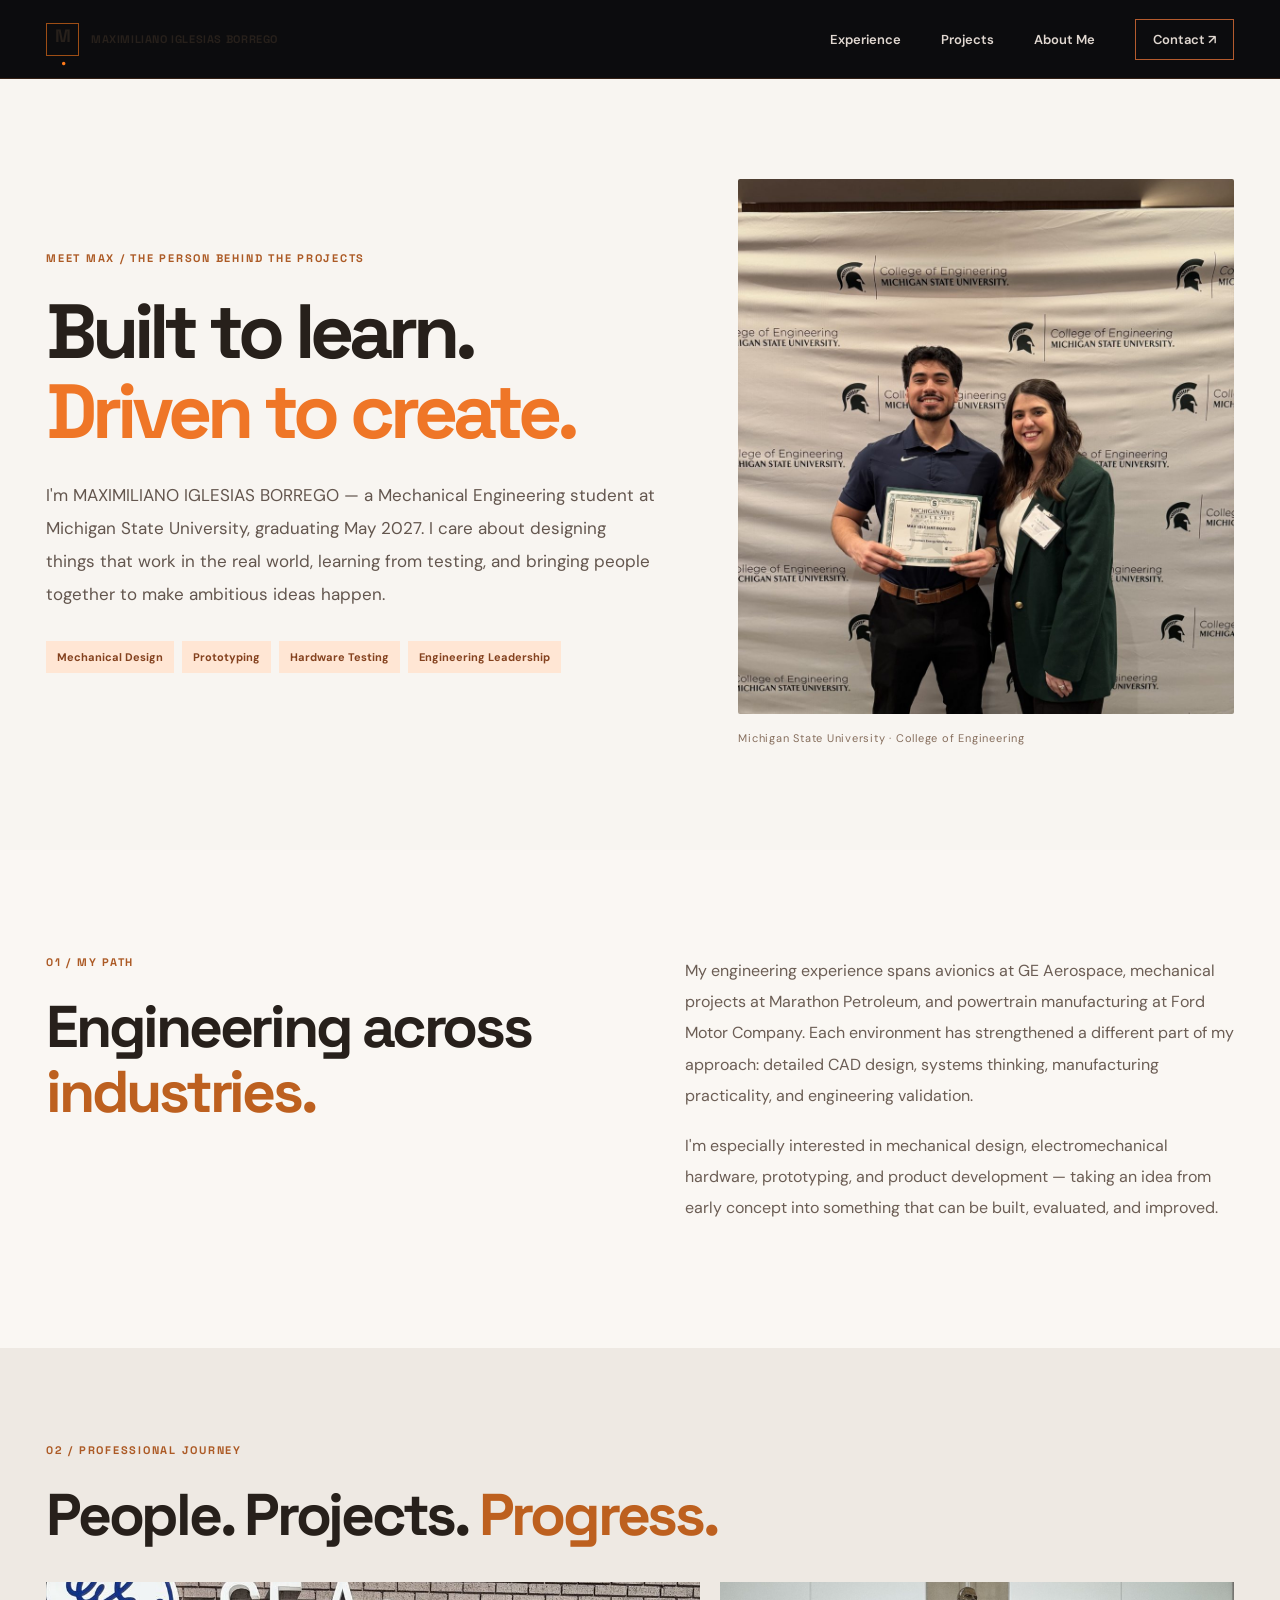
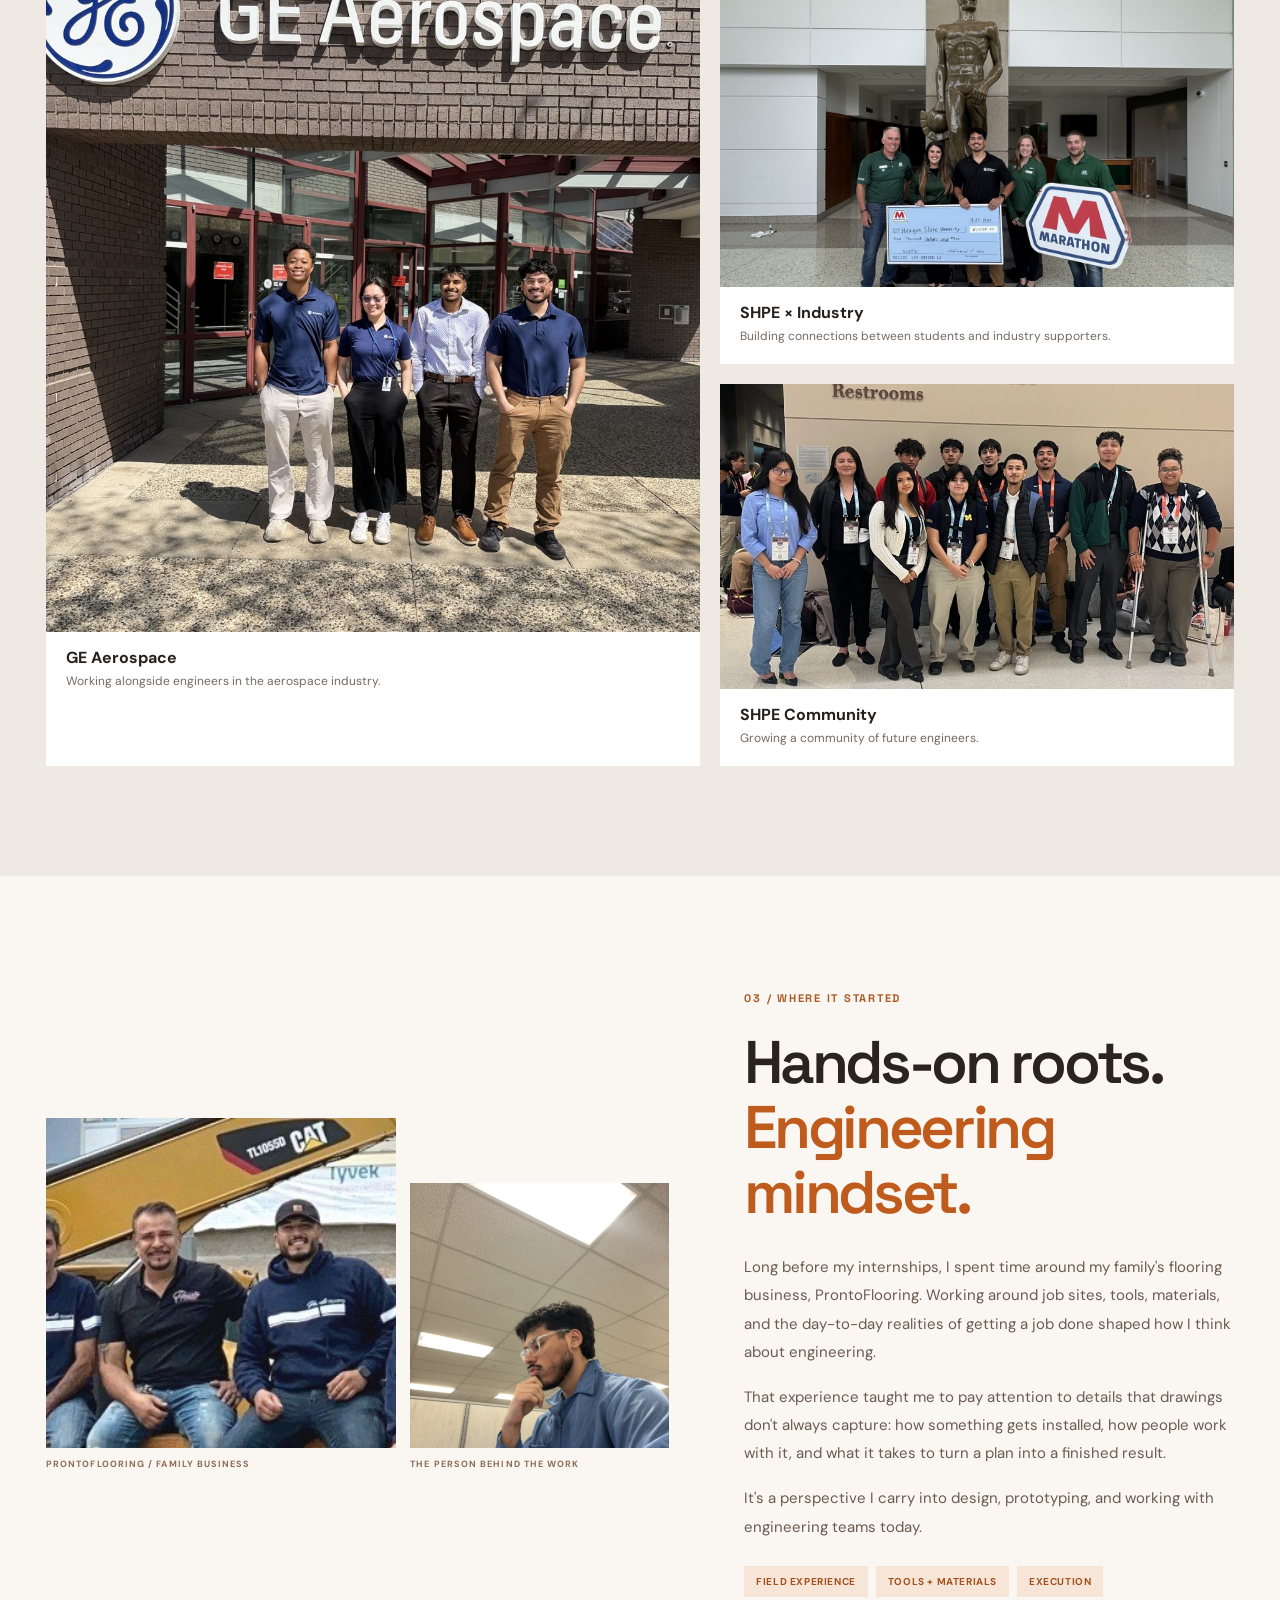
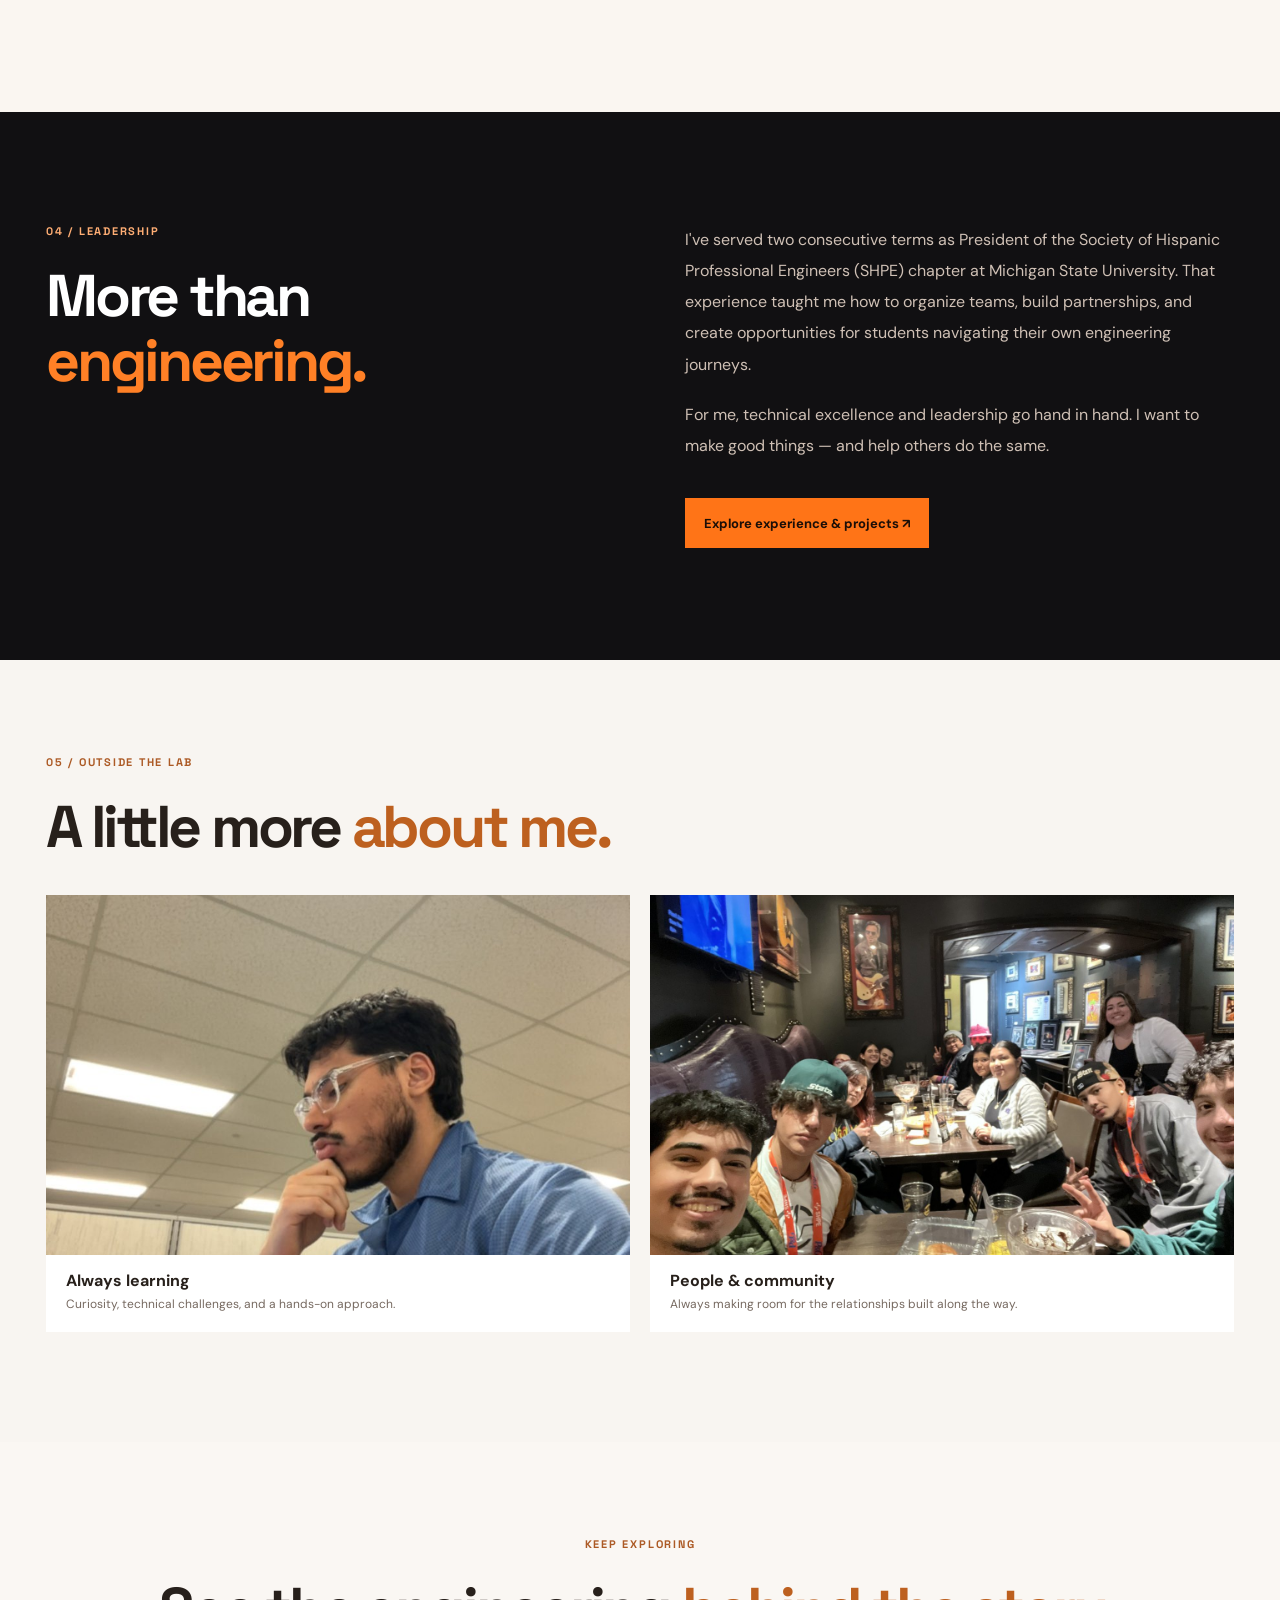
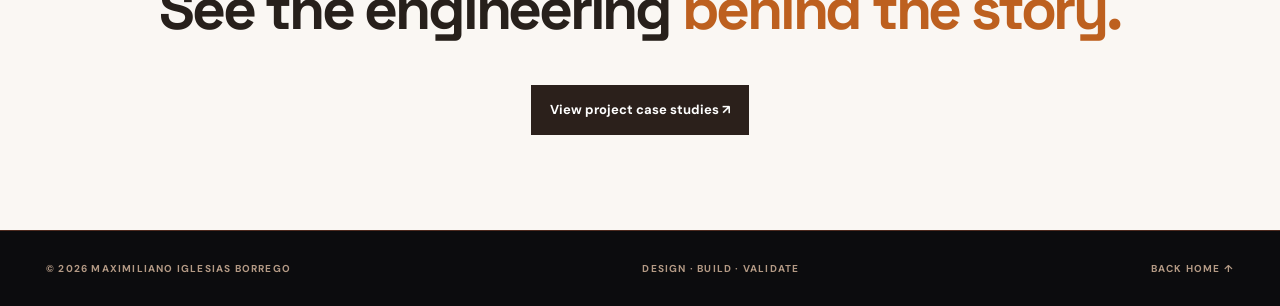
==== commit 55f78868: "Update about.html" ====
--- a/about.html
+++ b/about.html
@@ -1,5 +1,5 @@
-<!doctype html><html lang="en"><head><meta charset="utf-8"><meta name="viewport" content="width=device-width, initial-scale=1"><meta name="description" content="About Maximiliano Iglesias Borrego — mechanical engineering, hands-on development, and SHPE leadership."><title>About Max | Mechanical Engineering</title><link rel="icon" type="image/png" href="favicon.png"/><link rel="stylesheet" href="styles.css"></head><body class="projects-page"><header class="site-header project-header"><div class="shell nav-wrap"><a class="brand" href="index.html"><span class="brand-icon">M<span class="brand-dot">.</span></span><span>MAXIMILIANO IGLESIAS BORREGO</span></a><button class="menu-toggle" id="menuToggle" type="button" aria-label="Toggle navigation" aria-expanded="false" aria-controls="navLinks"><span></span><span></span><span></span></button><nav class="nav-links" id="navLinks" aria-label="Primary navigation"><a href="index.html#work">Experience</a><a href="index.html#academic">Projects</a><a href="about.html">About Me</a><a href="mailto:iglesi17@msu.edu" class="nav-contact">Contact ↗</a></nav></div></header><main><section class="about-hero"><div class="shell about-hero-grid"><div><p class="eyebrow eyebrow-light">MEET MAX / THE PERSON BEHIND THE PROJECTS</p><h1>Built to learn.<br><em>Driven to create.</em></h1><p class="about-lede">I'm Maximiliano Iglesias Borrego — a Mechanical Engineering student at Michigan State University, graduating May 2027. I care about designing things that work in the real world, learning from testing, and bringing people together to make ambitious ideas happen.</p><div class="about-chips"><span>Mechanical Design</span><span>Prototyping</span><span>Hardware Testing</span><span>Engineering Leadership</span></div></div><figure><img src="assets/msu-award.jpg" alt="Max receiving recognition at a Michigan State University College of Engineering event"><figcaption>Michigan State University · College of Engineering</figcaption></figure></div></section><section class="about-narrative"><div class="shell about-narrative-grid"><div><p class="eyebrow eyebrow-light">01 / MY PATH</p><h2>Engineering across<br><span>industries.</span></h2></div><div><p>My engineering experience spans avionics at GE Aerospace, mechanical projects at Marathon Petroleum, and powertrain manufacturing at Ford Motor Company. Each environment has strengthened a different part of my approach: detailed CAD design, systems thinking, manufacturing practicality, and engineering validation.</p><p>I'm especially interested in mechanical design, electromechanical hardware, prototyping, and product development — taking an idea from early concept into something that can be built, evaluated, and improved.</p></div></div></section><section class="about-gallery-section"><div class="shell"><p class="eyebrow eyebrow-light">02 / PROFESSIONAL JOURNEY</p><h2>People. Projects. <span>Progress.</span></h2><div class="photo-grid"><figure class="photo-large"><img src="assets/ge-team.jpg" alt="Engineering colleagues in front of a GE Aerospace facility"><figcaption><strong>GE Aerospace</strong><span>Working alongside engineers in the aerospace industry.</span></figcaption></figure><figure><img src="assets/marathon-shpe.jpg" alt="Max with Marathon Petroleum representatives holding a SHPE donation check"><figcaption><strong>SHPE × Industry</strong><span>Building connections between students and industry supporters.</span></figcaption></figure><figure><img src="assets/shpe-conference.jpg" alt="SHPE engineering students together at a conference"><figcaption><strong>SHPE Community</strong><span>Growing a community of future engineers.</span></figcaption></figure></div></div></section><section class="roots-section" id="roots">
+<!doctype html><html lang="en"><head><meta charset="utf-8"><meta name="viewport" content="width=device-width, initial-scale=1"><meta name="description" content="About MAXIMILIANO IGLESIAS BORREGO — mechanical engineering, hands-on development, and SHPE leadership."><title>About Max | Mechanical Engineering</title><link rel="icon" type="image/png" href="favicon.png"/><link rel="stylesheet" href="styles.css"></head><body class="projects-page"><header class="site-header project-header"><div class="shell nav-wrap"><a class="brand" href="index.html"><span class="brand-icon">M<span class="brand-dot">.</span></span><span>MAXIMILIANO IGLESIAS BORREGO</span></a><button class="menu-toggle" id="menuToggle" type="button" aria-label="Toggle navigation" aria-expanded="false" aria-controls="navLinks"><span></span><span></span><span></span></button><nav class="nav-links" id="navLinks" aria-label="Primary navigation"><a href="index.html#work">Experience</a><a href="index.html#academic">Projects</a><a href="about.html">About Me</a><a href="mailto:iglesi17@msu.edu" class="nav-contact">Contact ↗</a></nav></div></header><main><section class="about-hero"><div class="shell about-hero-grid"><div><p class="eyebrow eyebrow-light">MEET MAX / THE PERSON BEHIND THE PROJECTS</p><h1>Built to learn.<br><em>Driven to create.</em></h1><p class="about-lede">I'm MAXIMILIANO IGLESIAS BORREGO — a Mechanical Engineering student at Michigan State University, graduating May 2027. I care about designing things that work in the real world, learning from testing, and bringing people together to make ambitious ideas happen.</p><div class="about-chips"><span>Mechanical Design</span><span>Prototyping</span><span>Hardware Testing</span><span>Engineering Leadership</span></div></div><figure><img src="assets/msu-award.jpg" alt="Max receiving recognition at a Michigan State University College of Engineering event"><figcaption>Michigan State University · College of Engineering</figcaption></figure></div></section><section class="about-narrative"><div class="shell about-narrative-grid"><div><p class="eyebrow eyebrow-light">01 / MY PATH</p><h2>Engineering across<br><span>industries.</span></h2></div><div><p>My engineering experience spans avionics at GE Aerospace, mechanical projects at Marathon Petroleum, and powertrain manufacturing at Ford Motor Company. Each environment has strengthened a different part of my approach: detailed CAD design, systems thinking, manufacturing practicality, and engineering validation.</p><p>I'm especially interested in mechanical design, electromechanical hardware, prototyping, and product development — taking an idea from early concept into something that can be built, evaluated, and improved.</p></div></div></section><section class="about-gallery-section"><div class="shell"><p class="eyebrow eyebrow-light">02 / PROFESSIONAL JOURNEY</p><h2>People. Projects. <span>Progress.</span></h2><div class="photo-grid"><figure class="photo-large"><img src="assets/ge-team.jpg" alt="Engineering colleagues in front of a GE Aerospace facility"><figcaption><strong>GE Aerospace</strong><span>Working alongside engineers in the aerospace industry.</span></figcaption></figure><figure><img src="assets/marathon-shpe.jpg" alt="Max with Marathon Petroleum representatives holding a SHPE donation check"><figcaption><strong>SHPE × Industry</strong><span>Building connections between students and industry supporters.</span></figcaption></figure><figure><img src="assets/shpe-conference.jpg" alt="SHPE engineering students together at a conference"><figcaption><strong>SHPE Community</strong><span>Growing a community of future engineers.</span></figcaption></figure></div></div></section><section class="roots-section" id="roots">
 <div class="shell roots-grid">
  <div class="roots-photos"><figure class="roots-photo-main"><img loading="lazy" src="assets/prontoflooring-team.jpg" alt="ProntoFlooring team at a construction job site"/><figcaption>PRONTOFLOORING / FAMILY BUSINESS</figcaption></figure><figure class="roots-photo-small"><img loading="lazy" src="assets/at-work.jpg" alt="Max working at a desk"/><figcaption>THE PERSON BEHIND THE WORK</figcaption></figure></div>
  <div class="roots-story"><p class="eyebrow eyebrow-light">03 / WHERE IT STARTED</p><h2>Hands-on roots.<br><span>Engineering mindset.</span></h2><p>Long before my internships, I spent time around my family's flooring business, ProntoFlooring. Working around job sites, tools, materials, and the day-to-day realities of getting a job done shaped how I think about engineering.</p><p>That experience taught me to pay attention to details that drawings don't always capture: how something gets installed, how people work with it, and what it takes to turn a plan into a finished result.</p><p>It's a perspective I carry into design, prototyping, and working with engineering teams today.</p><div class="roots-tags"><span>FIELD EXPERIENCE</span><span>TOOLS + MATERIALS</span><span>EXECUTION</span></div></div>
-</div></section><section class="leadership-section"><div class="shell about-narrative-grid"><div><p class="eyebrow">04 / LEADERSHIP</p><h2>More than<br><em>engineering.</em></h2></div><div><p>I've served two consecutive terms as President of the Society of Hispanic Professional Engineers (SHPE) chapter at Michigan State University. That experience taught me how to organize teams, build partnerships, and create opportunities for students navigating their own engineering journeys.</p><p>For me, technical excellence and leadership go hand in hand. I want to make good things — and help others do the same.</p><a class="btn btn-primary" href="projects.html">Explore experience & projects ↗</a></div></div></section><section class="about-gallery-section personal-strip"><div class="shell"><p class="eyebrow eyebrow-light">05 / OUTSIDE THE LAB</p><h2>A little more <span>about me.</span></h2><div class="photo-grid two"><figure><img src="assets/at-work.jpg" alt="Max working at an engineering desk"><figcaption><strong>Always learning</strong><span>Curiosity, technical challenges, and a hands-on approach.</span></figcaption></figure><figure><img src="assets/community.jpg" alt="Group of friends and peers at a restaurant during a conference"><figcaption><strong>People & community</strong><span>Always making room for the relationships built along the way.</span></figcaption></figure></div></div></section><section class="next-projects"><div class="shell"><p class="eyebrow eyebrow-light">KEEP EXPLORING</p><h2>See the engineering <span>behind the story.</span></h2><a class="btn btn-dark" href="projects.html#rear-axle">View project case studies ↗</a></div></section></main><footer class="site-footer project-footer"><div class="shell footer-inner"><span>© 2026 MAXIMILIANO IGLESIAS BORREGO</span><span>DESIGN · BUILD · VALIDATE</span><a href="index.html">BACK HOME ↑</a></div></footer><script src="script.js"></script></body></html>+</div></section><section class="leadership-section"><div class="shell about-narrative-grid"><div><p class="eyebrow">04 / LEADERSHIP</p><h2>More than<br><em>engineering.</em></h2></div><div><p>I've served two consecutive terms as President of the Society of Hispanic Professional Engineers (SHPE) chapter at Michigan State University. That experience taught me how to organize teams, build partnerships, and create opportunities for students navigating their own engineering journeys.</p><p>For me, technical excellence and leadership go hand in hand. I want to make good things — and help others do the same.</p><a class="btn btn-primary" href="projects.html">Explore experience & projects ↗</a></div></div></section><section class="about-gallery-section personal-strip"><div class="shell"><p class="eyebrow eyebrow-light">05 / OUTSIDE THE LAB</p><h2>A little more <span>about me.</span></h2><div class="photo-grid two"><figure><img src="assets/at-work.jpg" alt="Max working at an engineering desk"><figcaption><strong>Always learning</strong><span>Curiosity, technical challenges, and a hands-on approach.</span></figcaption></figure><figure><img src="assets/community.jpg" alt="Group of friends and peers at a restaurant during a conference"><figcaption><strong>People & community</strong><span>Always making room for the relationships built along the way.</span></figcaption></figure></div></div></section><section class="next-projects"><div class="shell"><p class="eyebrow eyebrow-light">KEEP EXPLORING</p><h2>See the engineering <span>behind the story.</span></h2><a class="btn btn-dark" href="projects.html#rear-axle">View project case studies ↗</a></div></section></main><footer class="site-footer project-footer"><div class="shell footer-inner"><span>© 2026 MAXIMILIANO IGLESIAS BORREGO</span><span>DESIGN · BUILD · VALIDATE</span><a href="index.html">BACK HOME ↑</a></div></footer><script src="script.js"></script></body></html>
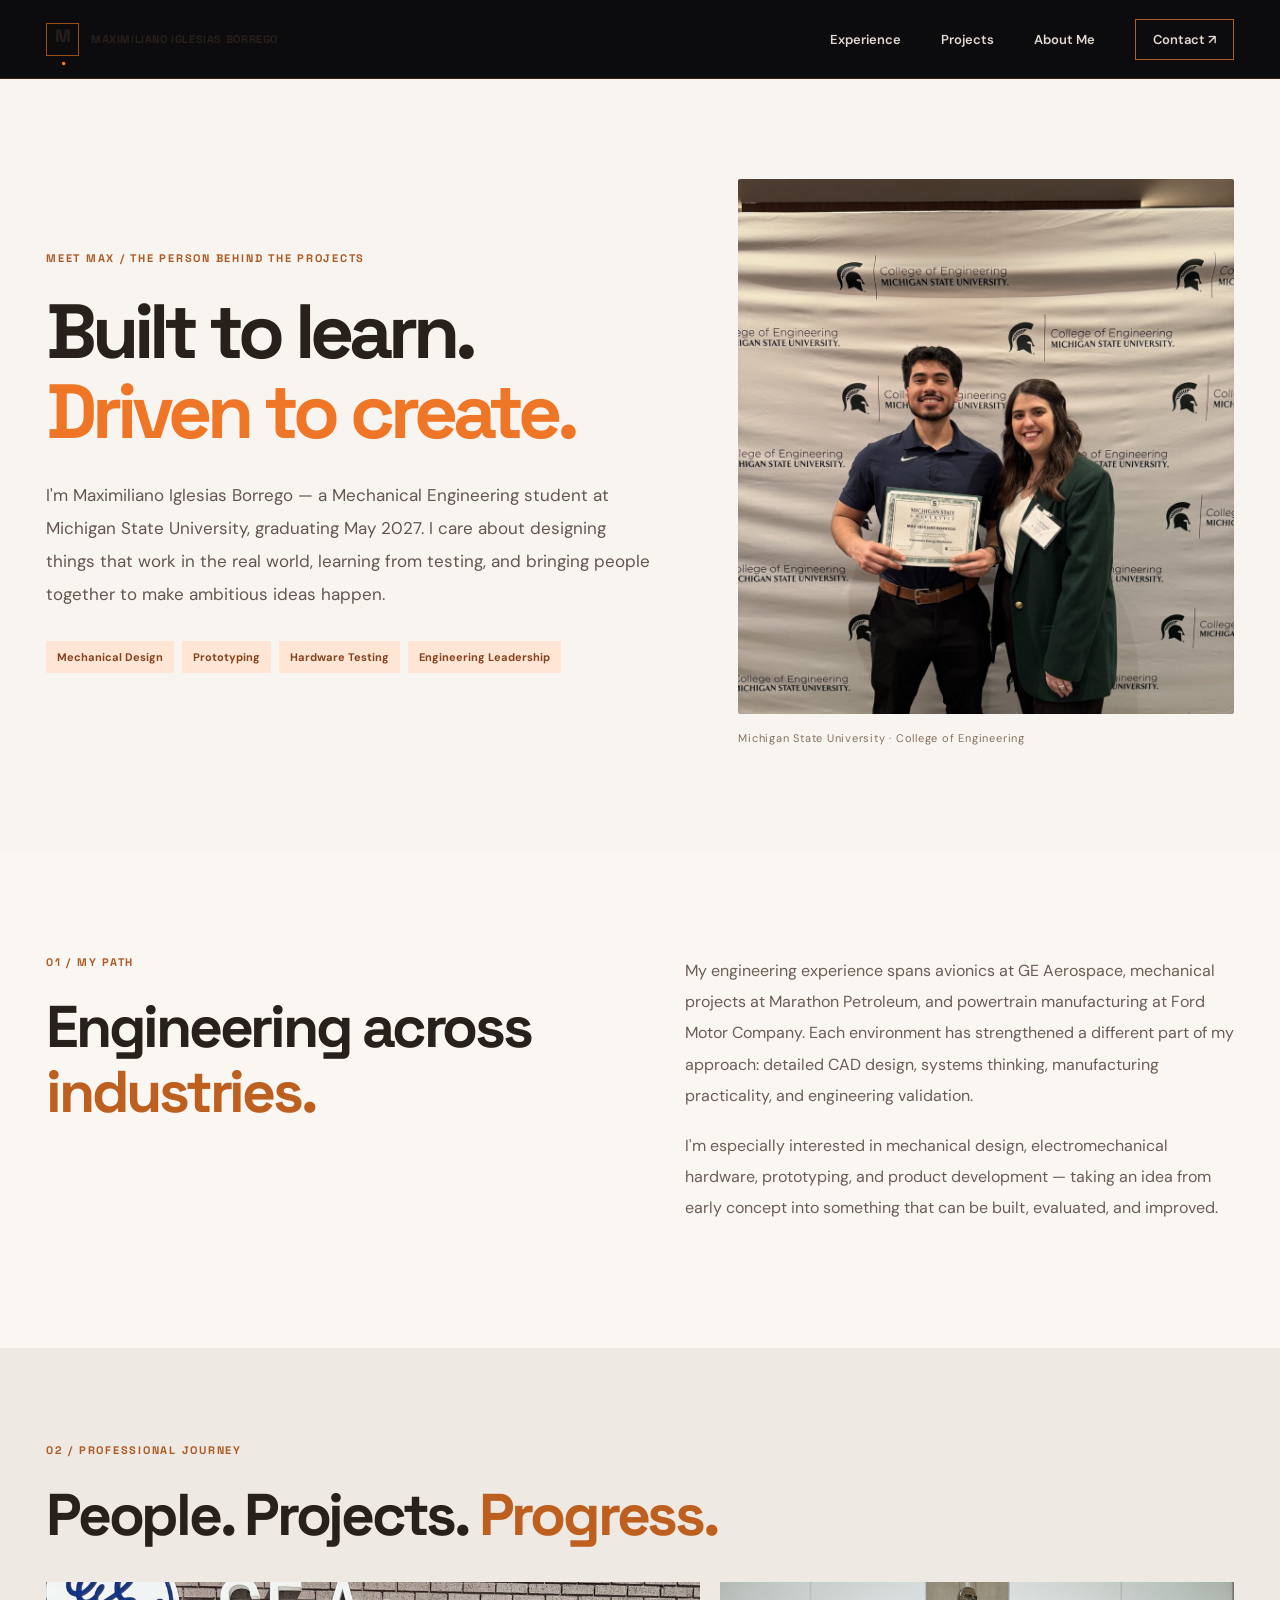
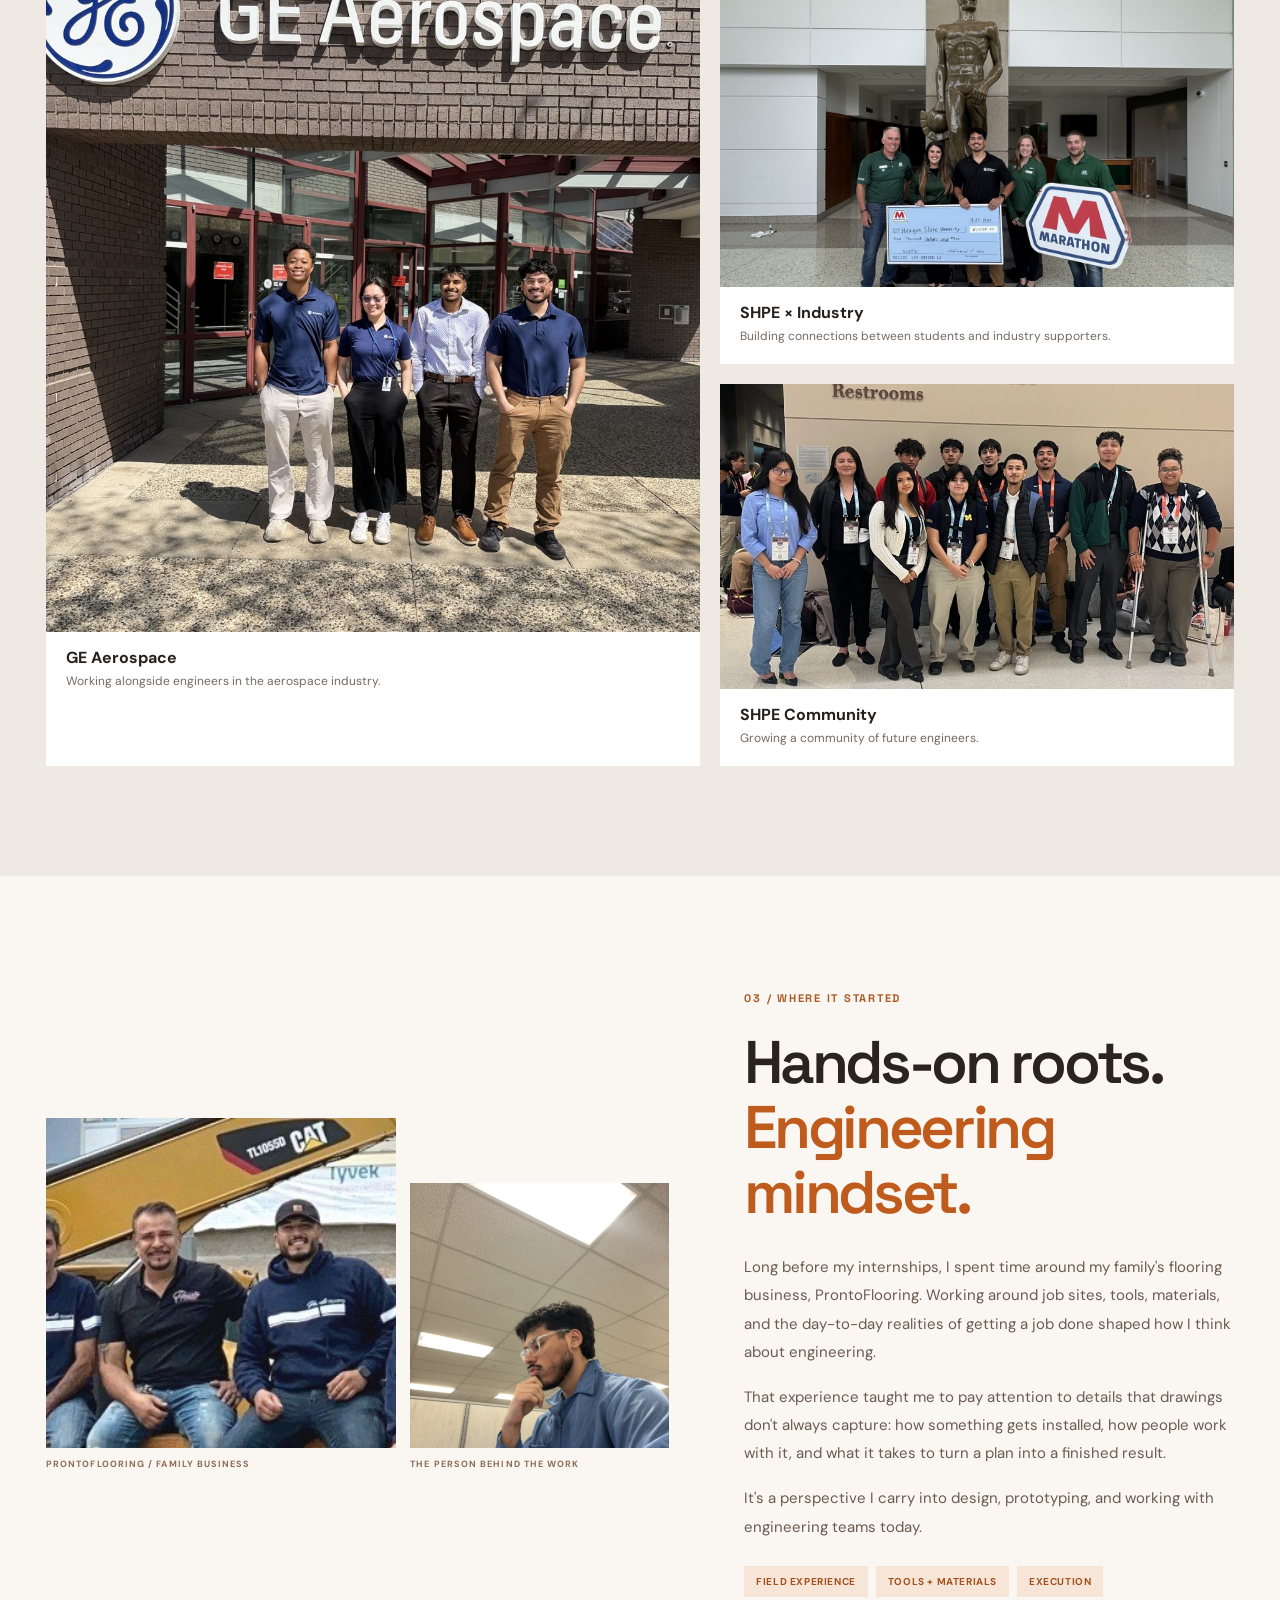
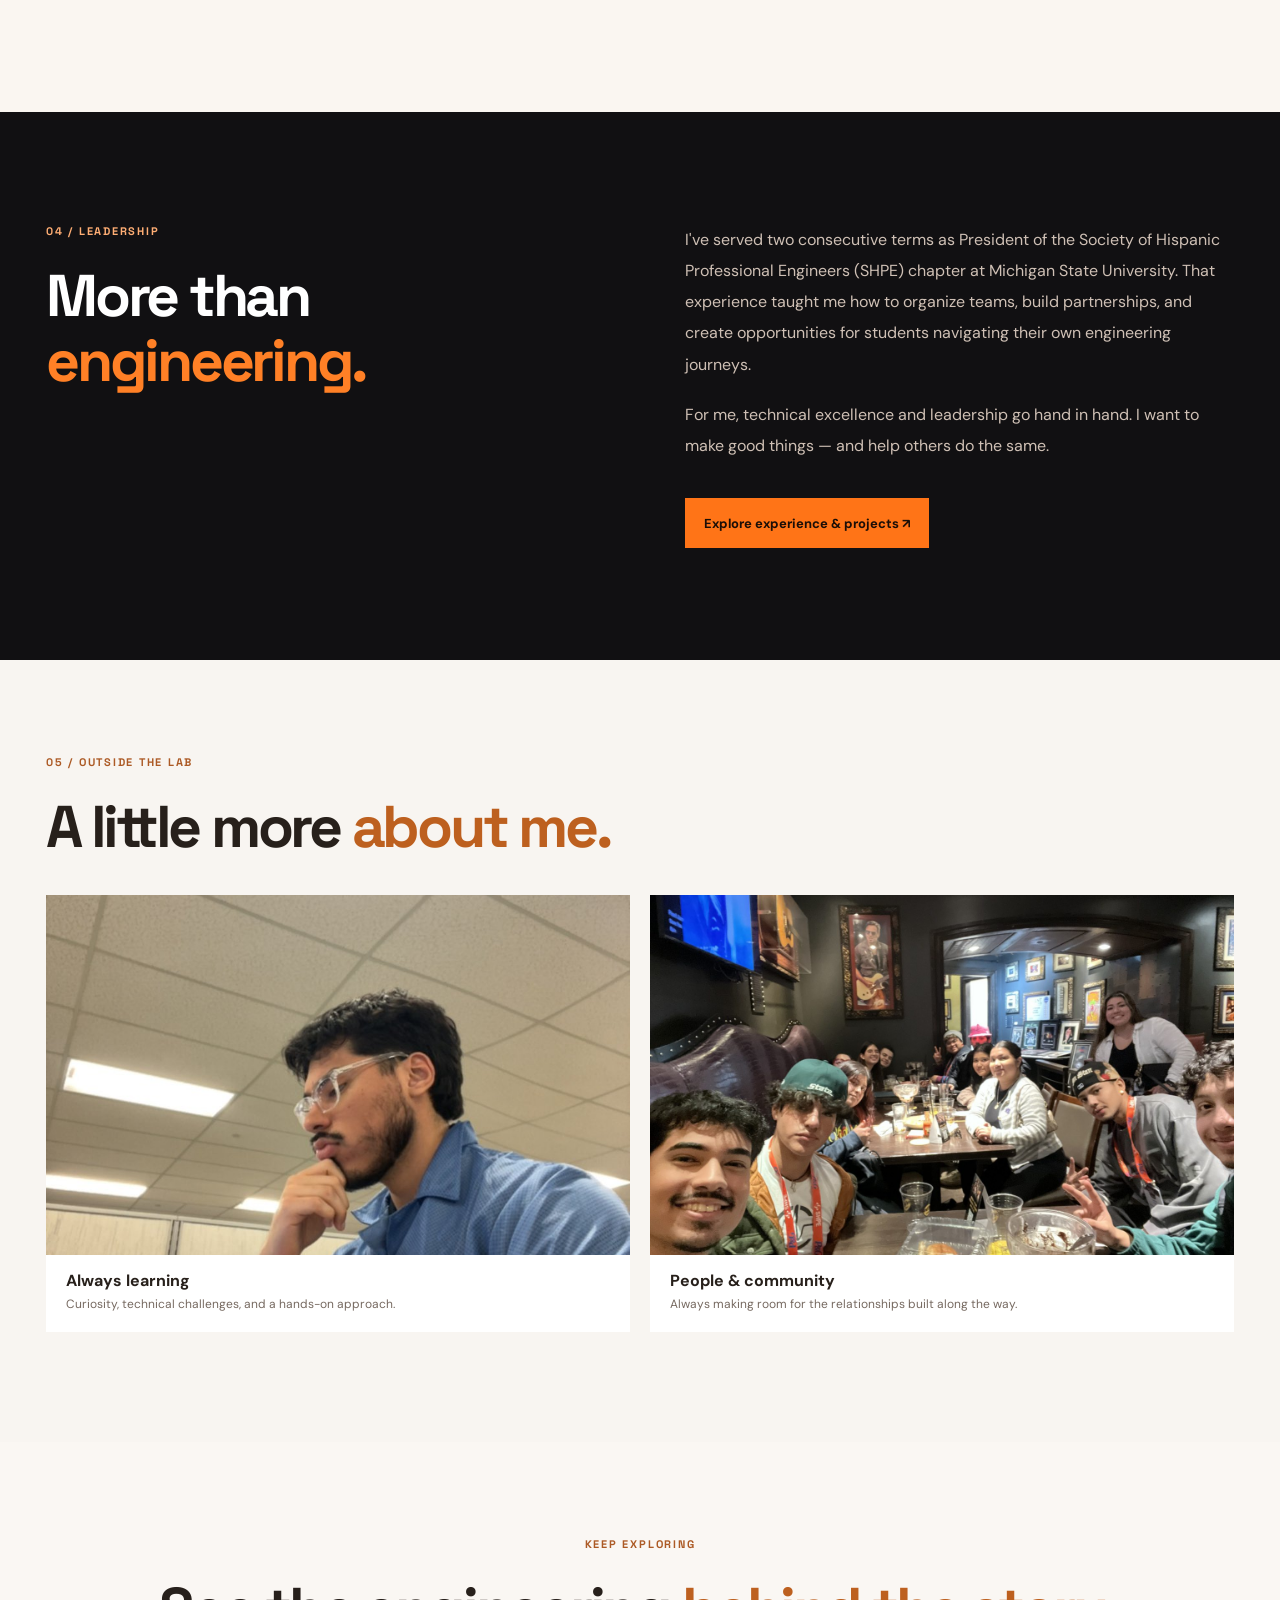
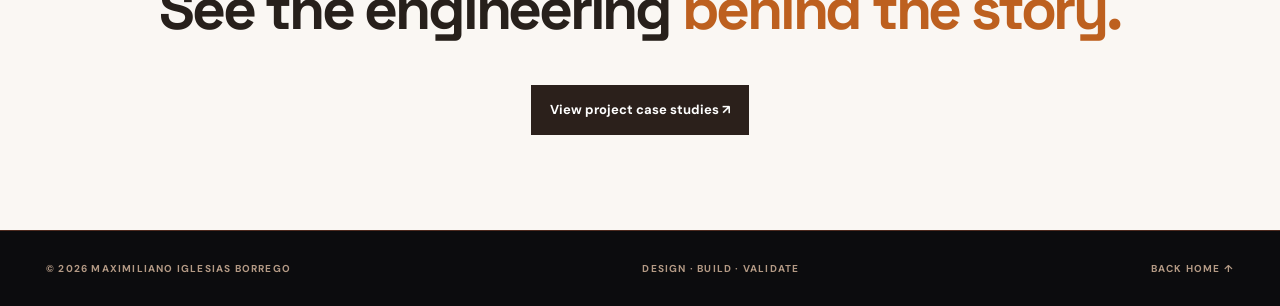
==== commit 6d7a9074: "Add files via upload" ====
--- a/about.html
+++ b/about.html
@@ -1,5 +1,5 @@
-<!doctype html><html lang="en"><head><meta charset="utf-8"><meta name="viewport" content="width=device-width, initial-scale=1"><meta name="description" content="About MAXIMILIANO IGLESIAS BORREGO — mechanical engineering, hands-on development, and SHPE leadership."><title>About Max | Mechanical Engineering</title><link rel="icon" type="image/png" href="favicon.png"/><link rel="stylesheet" href="styles.css"></head><body class="projects-page"><header class="site-header project-header"><div class="shell nav-wrap"><a class="brand" href="index.html"><span class="brand-icon">M<span class="brand-dot">.</span></span><span>MAXIMILIANO IGLESIAS BORREGO</span></a><button class="menu-toggle" id="menuToggle" type="button" aria-label="Toggle navigation" aria-expanded="false" aria-controls="navLinks"><span></span><span></span><span></span></button><nav class="nav-links" id="navLinks" aria-label="Primary navigation"><a href="index.html#work">Experience</a><a href="index.html#academic">Projects</a><a href="about.html">About Me</a><a href="mailto:iglesi17@msu.edu" class="nav-contact">Contact ↗</a></nav></div></header><main><section class="about-hero"><div class="shell about-hero-grid"><div><p class="eyebrow eyebrow-light">MEET MAX / THE PERSON BEHIND THE PROJECTS</p><h1>Built to learn.<br><em>Driven to create.</em></h1><p class="about-lede">I'm MAXIMILIANO IGLESIAS BORREGO — a Mechanical Engineering student at Michigan State University, graduating May 2027. I care about designing things that work in the real world, learning from testing, and bringing people together to make ambitious ideas happen.</p><div class="about-chips"><span>Mechanical Design</span><span>Prototyping</span><span>Hardware Testing</span><span>Engineering Leadership</span></div></div><figure><img src="assets/msu-award.jpg" alt="Max receiving recognition at a Michigan State University College of Engineering event"><figcaption>Michigan State University · College of Engineering</figcaption></figure></div></section><section class="about-narrative"><div class="shell about-narrative-grid"><div><p class="eyebrow eyebrow-light">01 / MY PATH</p><h2>Engineering across<br><span>industries.</span></h2></div><div><p>My engineering experience spans avionics at GE Aerospace, mechanical projects at Marathon Petroleum, and powertrain manufacturing at Ford Motor Company. Each environment has strengthened a different part of my approach: detailed CAD design, systems thinking, manufacturing practicality, and engineering validation.</p><p>I'm especially interested in mechanical design, electromechanical hardware, prototyping, and product development — taking an idea from early concept into something that can be built, evaluated, and improved.</p></div></div></section><section class="about-gallery-section"><div class="shell"><p class="eyebrow eyebrow-light">02 / PROFESSIONAL JOURNEY</p><h2>People. Projects. <span>Progress.</span></h2><div class="photo-grid"><figure class="photo-large"><img src="assets/ge-team.jpg" alt="Engineering colleagues in front of a GE Aerospace facility"><figcaption><strong>GE Aerospace</strong><span>Working alongside engineers in the aerospace industry.</span></figcaption></figure><figure><img src="assets/marathon-shpe.jpg" alt="Max with Marathon Petroleum representatives holding a SHPE donation check"><figcaption><strong>SHPE × Industry</strong><span>Building connections between students and industry supporters.</span></figcaption></figure><figure><img src="assets/shpe-conference.jpg" alt="SHPE engineering students together at a conference"><figcaption><strong>SHPE Community</strong><span>Growing a community of future engineers.</span></figcaption></figure></div></div></section><section class="roots-section" id="roots">
+<!doctype html><html lang="en"><head><meta charset="utf-8"><meta name="viewport" content="width=device-width, initial-scale=1"><meta name="description" content="About Maximiliano Iglesias Borrego — mechanical engineering, hands-on development, and SHPE leadership."><title>About Max | Mechanical Engineering</title><link rel="icon" type="image/png" href="favicon.png"/><link rel="stylesheet" href="styles.css"></head><body class="projects-page"><header class="site-header project-header"><div class="shell nav-wrap"><a class="brand" href="index.html"><span class="brand-icon">M<span class="brand-dot">.</span></span><span>MAXIMILIANO IGLESIAS BORREGO</span></a><button class="menu-toggle" id="menuToggle" type="button" aria-label="Toggle navigation" aria-expanded="false" aria-controls="navLinks"><span></span><span></span><span></span></button><nav class="nav-links" id="navLinks" aria-label="Primary navigation"><a href="index.html#work">Experience</a><a href="index.html#academic">Projects</a><a href="about.html">About Me</a><a href="mailto:iglesi17@msu.edu" class="nav-contact">Contact ↗</a></nav></div></header><main><section class="about-hero"><div class="shell about-hero-grid"><div><p class="eyebrow eyebrow-light">MEET MAX / THE PERSON BEHIND THE PROJECTS</p><h1>Built to learn.<br><em>Driven to create.</em></h1><p class="about-lede">I'm Maximiliano Iglesias Borrego — a Mechanical Engineering student at Michigan State University, graduating May 2027. I care about designing things that work in the real world, learning from testing, and bringing people together to make ambitious ideas happen.</p><div class="about-chips"><span>Mechanical Design</span><span>Prototyping</span><span>Hardware Testing</span><span>Engineering Leadership</span></div></div><figure><img src="assets/msu-award.jpg" alt="Max receiving recognition at a Michigan State University College of Engineering event"><figcaption>Michigan State University · College of Engineering</figcaption></figure></div></section><section class="about-narrative"><div class="shell about-narrative-grid"><div><p class="eyebrow eyebrow-light">01 / MY PATH</p><h2>Engineering across<br><span>industries.</span></h2></div><div><p>My engineering experience spans avionics at GE Aerospace, mechanical projects at Marathon Petroleum, and powertrain manufacturing at Ford Motor Company. Each environment has strengthened a different part of my approach: detailed CAD design, systems thinking, manufacturing practicality, and engineering validation.</p><p>I'm especially interested in mechanical design, electromechanical hardware, prototyping, and product development — taking an idea from early concept into something that can be built, evaluated, and improved.</p></div></div></section><section class="about-gallery-section"><div class="shell"><p class="eyebrow eyebrow-light">02 / PROFESSIONAL JOURNEY</p><h2>People. Projects. <span>Progress.</span></h2><div class="photo-grid"><figure class="photo-large"><img src="assets/ge-team.jpg" alt="Engineering colleagues in front of a GE Aerospace facility"><figcaption><strong>GE Aerospace</strong><span>Working alongside engineers in the aerospace industry.</span></figcaption></figure><figure><img src="assets/marathon-shpe.jpg" alt="Max with Marathon Petroleum representatives holding a SHPE donation check"><figcaption><strong>SHPE × Industry</strong><span>Building connections between students and industry supporters.</span></figcaption></figure><figure><img src="assets/shpe-conference.jpg" alt="SHPE engineering students together at a conference"><figcaption><strong>SHPE Community</strong><span>Growing a community of future engineers.</span></figcaption></figure></div></div></section><section class="roots-section" id="roots">
 <div class="shell roots-grid">
  <div class="roots-photos"><figure class="roots-photo-main"><img loading="lazy" src="assets/prontoflooring-team.jpg" alt="ProntoFlooring team at a construction job site"/><figcaption>PRONTOFLOORING / FAMILY BUSINESS</figcaption></figure><figure class="roots-photo-small"><img loading="lazy" src="assets/at-work.jpg" alt="Max working at a desk"/><figcaption>THE PERSON BEHIND THE WORK</figcaption></figure></div>
  <div class="roots-story"><p class="eyebrow eyebrow-light">03 / WHERE IT STARTED</p><h2>Hands-on roots.<br><span>Engineering mindset.</span></h2><p>Long before my internships, I spent time around my family's flooring business, ProntoFlooring. Working around job sites, tools, materials, and the day-to-day realities of getting a job done shaped how I think about engineering.</p><p>That experience taught me to pay attention to details that drawings don't always capture: how something gets installed, how people work with it, and what it takes to turn a plan into a finished result.</p><p>It's a perspective I carry into design, prototyping, and working with engineering teams today.</p><div class="roots-tags"><span>FIELD EXPERIENCE</span><span>TOOLS + MATERIALS</span><span>EXECUTION</span></div></div>
-</div></section><section class="leadership-section"><div class="shell about-narrative-grid"><div><p class="eyebrow">04 / LEADERSHIP</p><h2>More than<br><em>engineering.</em></h2></div><div><p>I've served two consecutive terms as President of the Society of Hispanic Professional Engineers (SHPE) chapter at Michigan State University. That experience taught me how to organize teams, build partnerships, and create opportunities for students navigating their own engineering journeys.</p><p>For me, technical excellence and leadership go hand in hand. I want to make good things — and help others do the same.</p><a class="btn btn-primary" href="projects.html">Explore experience & projects ↗</a></div></div></section><section class="about-gallery-section personal-strip"><div class="shell"><p class="eyebrow eyebrow-light">05 / OUTSIDE THE LAB</p><h2>A little more <span>about me.</span></h2><div class="photo-grid two"><figure><img src="assets/at-work.jpg" alt="Max working at an engineering desk"><figcaption><strong>Always learning</strong><span>Curiosity, technical challenges, and a hands-on approach.</span></figcaption></figure><figure><img src="assets/community.jpg" alt="Group of friends and peers at a restaurant during a conference"><figcaption><strong>People & community</strong><span>Always making room for the relationships built along the way.</span></figcaption></figure></div></div></section><section class="next-projects"><div class="shell"><p class="eyebrow eyebrow-light">KEEP EXPLORING</p><h2>See the engineering <span>behind the story.</span></h2><a class="btn btn-dark" href="projects.html#rear-axle">View project case studies ↗</a></div></section></main><footer class="site-footer project-footer"><div class="shell footer-inner"><span>© 2026 MAXIMILIANO IGLESIAS BORREGO</span><span>DESIGN · BUILD · VALIDATE</span><a href="index.html">BACK HOME ↑</a></div></footer><script src="script.js"></script></body></html>
+</div></section><section class="leadership-section"><div class="shell about-narrative-grid"><div><p class="eyebrow">04 / LEADERSHIP</p><h2>More than<br><em>engineering.</em></h2></div><div><p>I've served two consecutive terms as President of the Society of Hispanic Professional Engineers (SHPE) chapter at Michigan State University. That experience taught me how to organize teams, build partnerships, and create opportunities for students navigating their own engineering journeys.</p><p>For me, technical excellence and leadership go hand in hand. I want to make good things — and help others do the same.</p><a class="btn btn-primary" href="projects.html">Explore experience & projects ↗</a></div></div></section><section class="about-gallery-section personal-strip"><div class="shell"><p class="eyebrow eyebrow-light">05 / OUTSIDE THE LAB</p><h2>A little more <span>about me.</span></h2><div class="photo-grid two"><figure><img src="assets/at-work.jpg" alt="Max working at an engineering desk"><figcaption><strong>Always learning</strong><span>Curiosity, technical challenges, and a hands-on approach.</span></figcaption></figure><figure><img src="assets/community.jpg" alt="Group of friends and peers at a restaurant during a conference"><figcaption><strong>People & community</strong><span>Always making room for the relationships built along the way.</span></figcaption></figure></div></div></section><section class="next-projects"><div class="shell"><p class="eyebrow eyebrow-light">KEEP EXPLORING</p><h2>See the engineering <span>behind the story.</span></h2><a class="btn btn-dark" href="projects.html#rear-axle">View project case studies ↗</a></div></section></main><footer class="site-footer project-footer"><div class="shell footer-inner"><span>© 2026 MAXIMILIANO IGLESIAS BORREGO</span><span>DESIGN · BUILD · VALIDATE</span><a href="index.html">BACK HOME ↑</a></div></footer><script src="script.js"></script></body></html>
